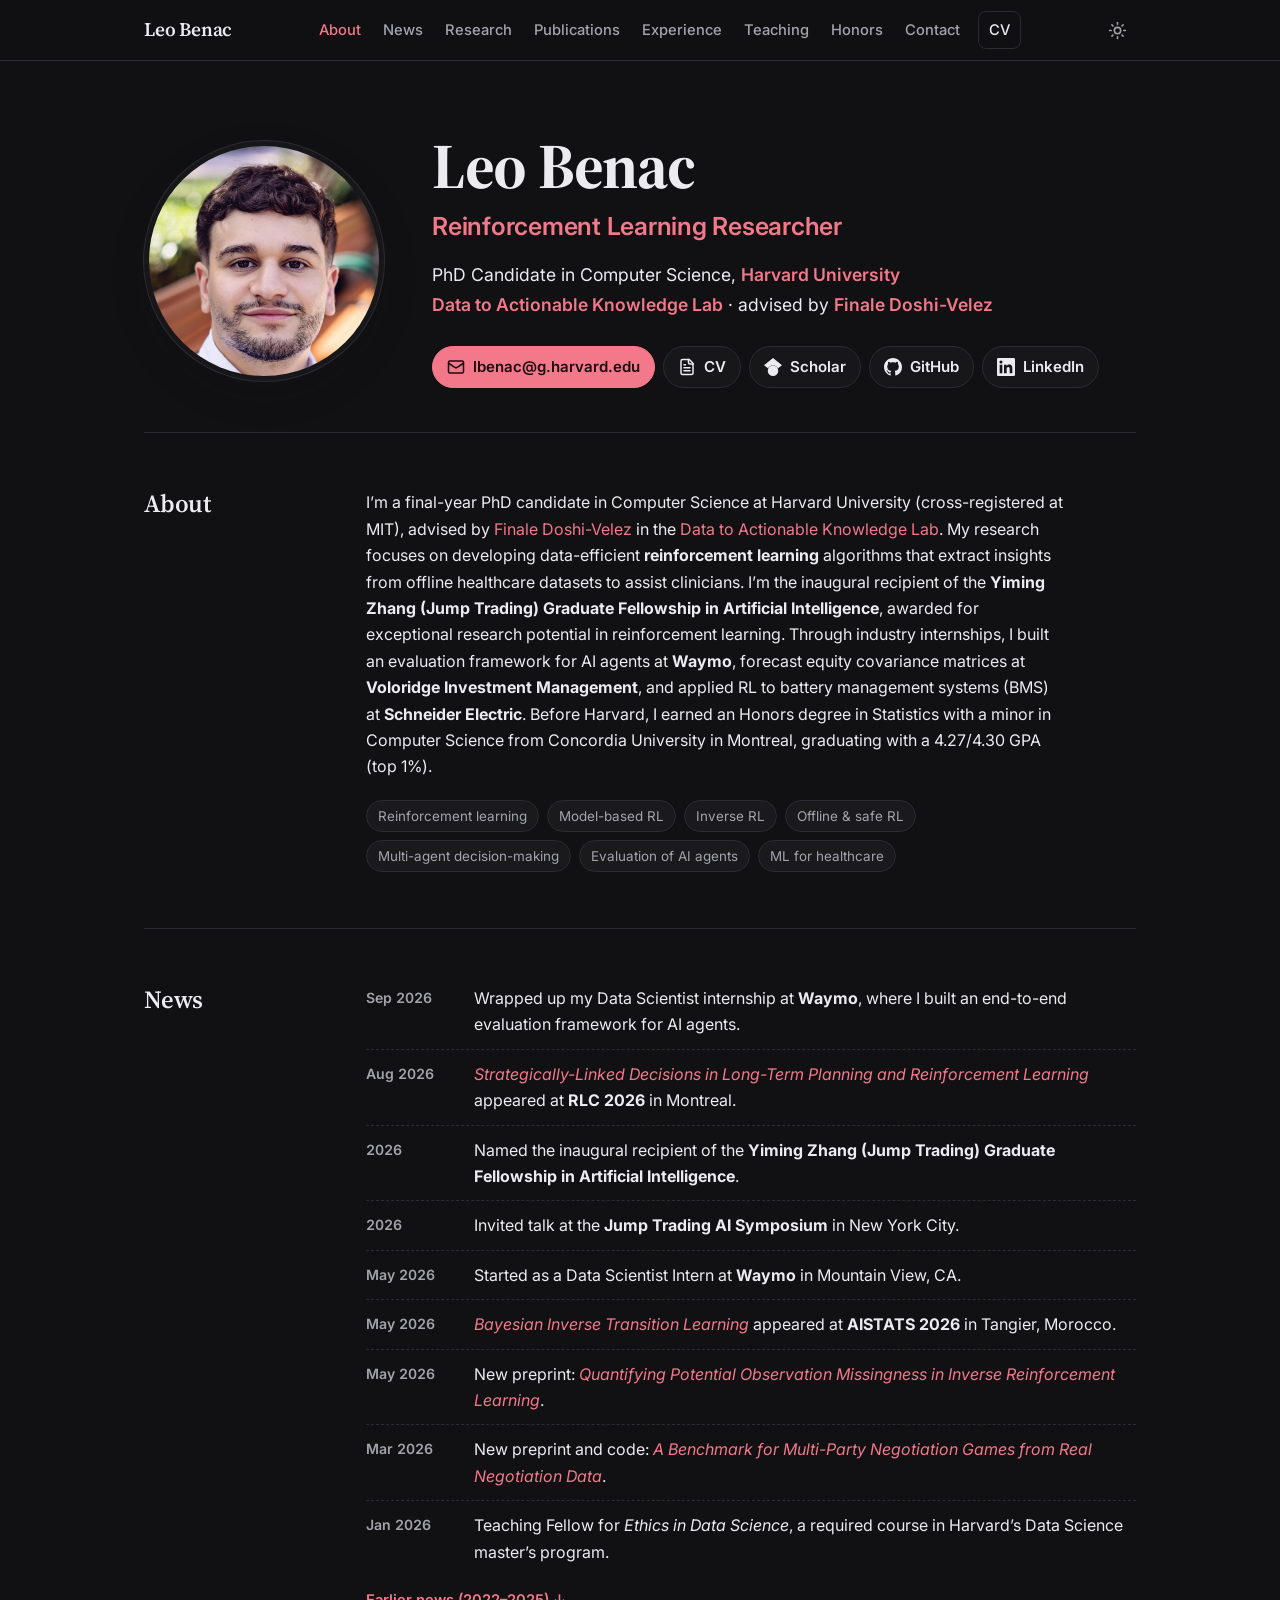
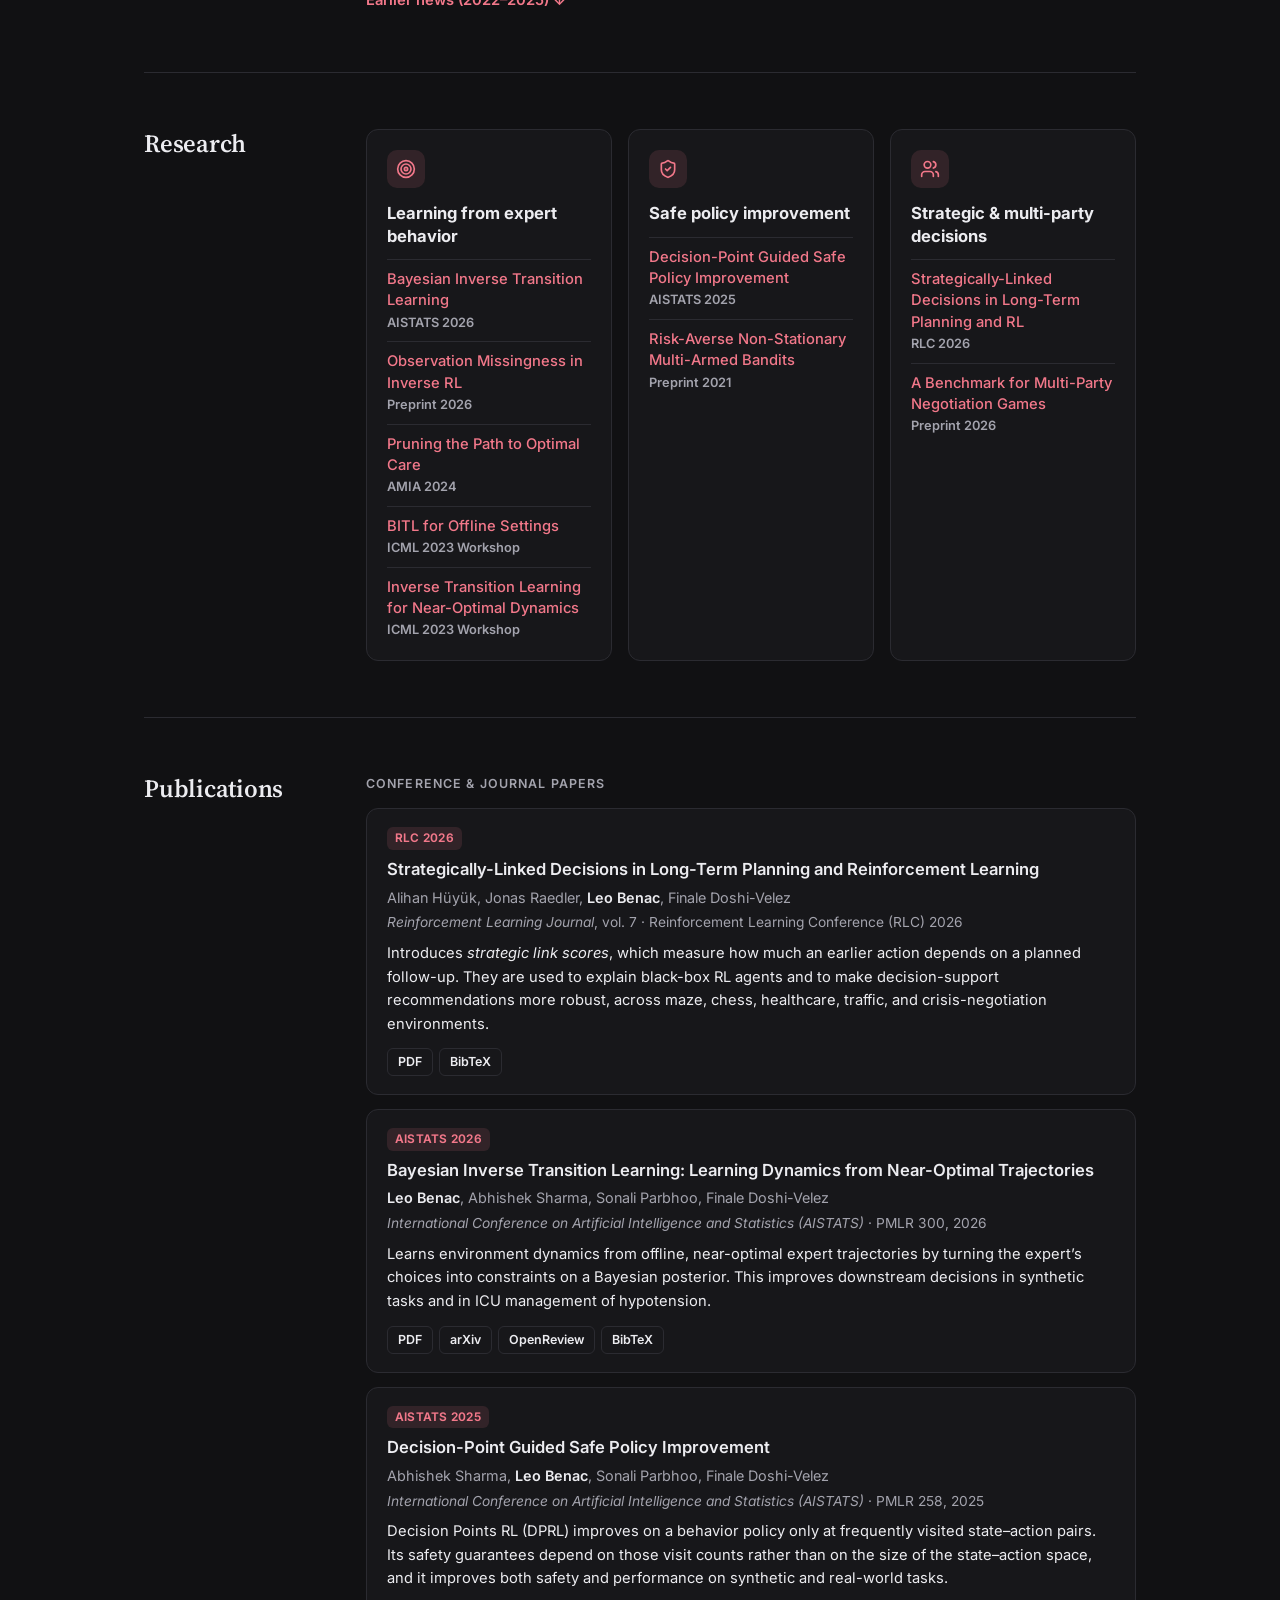
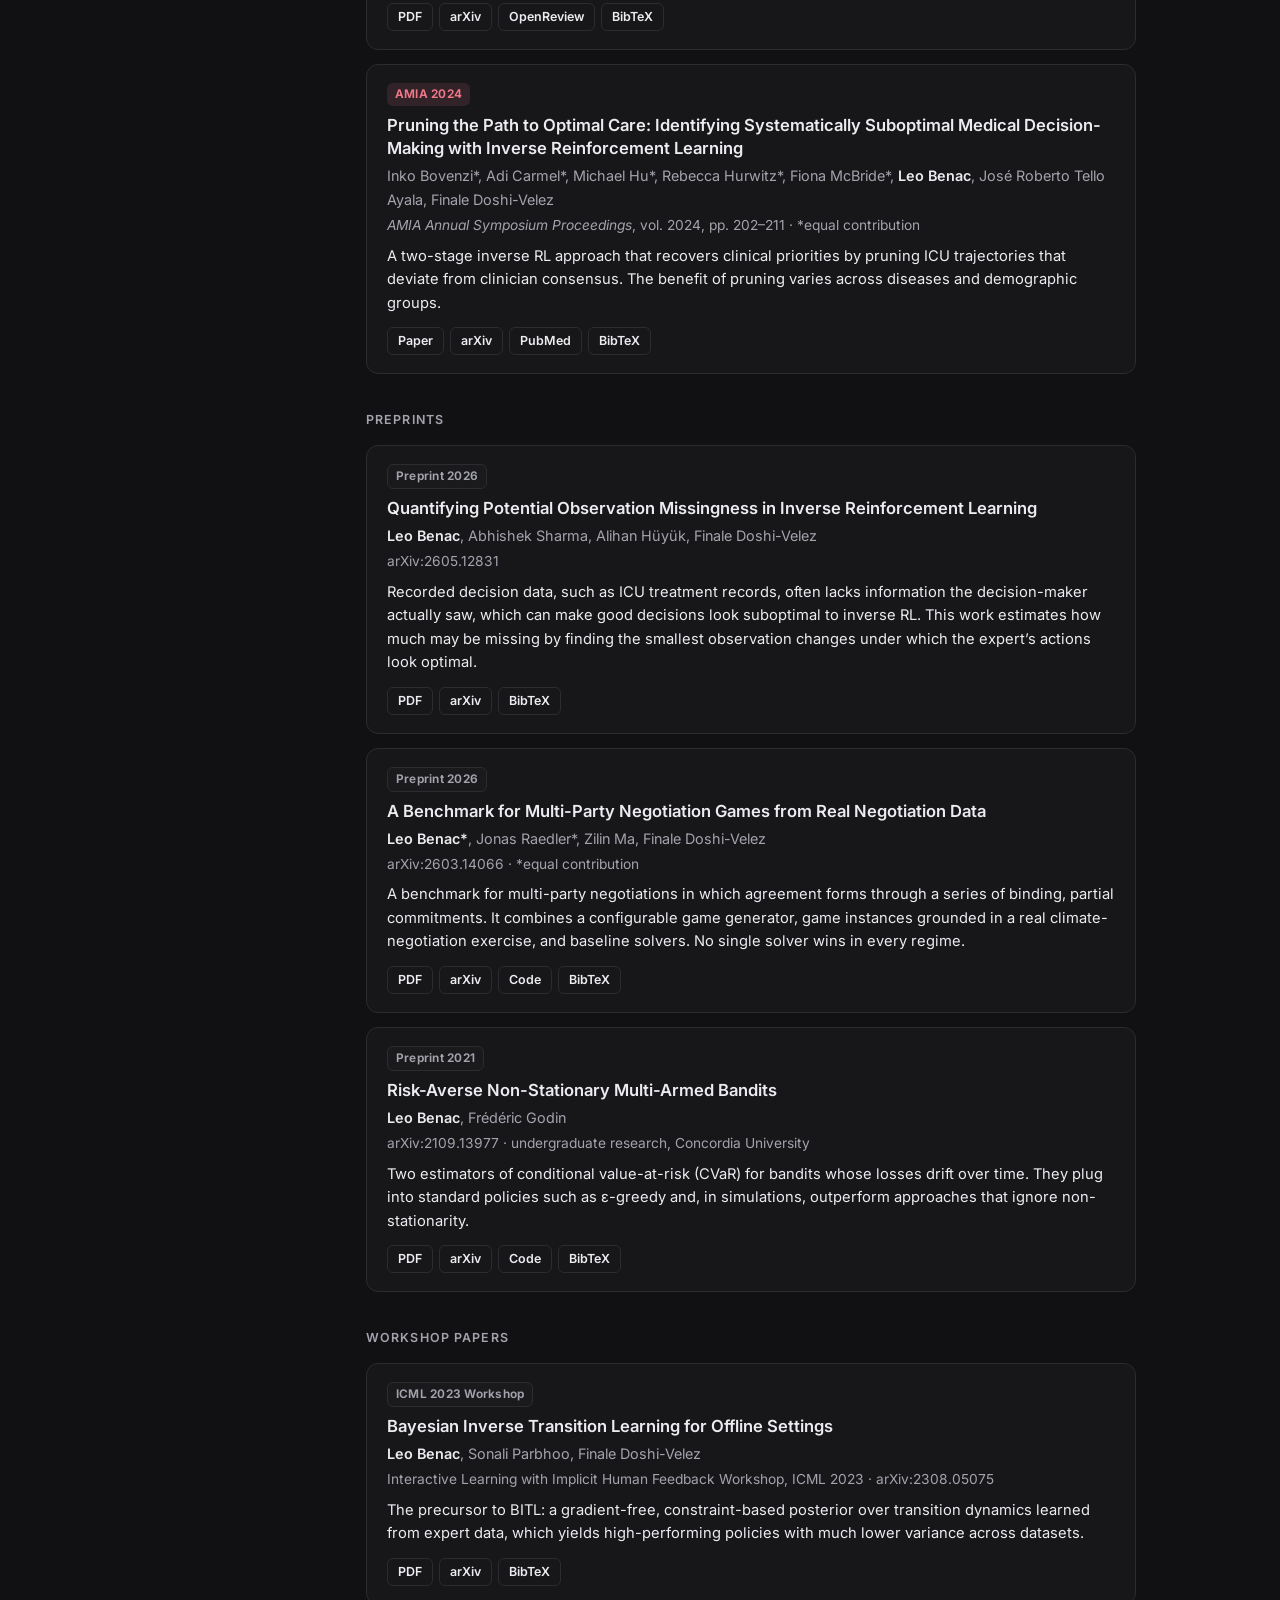
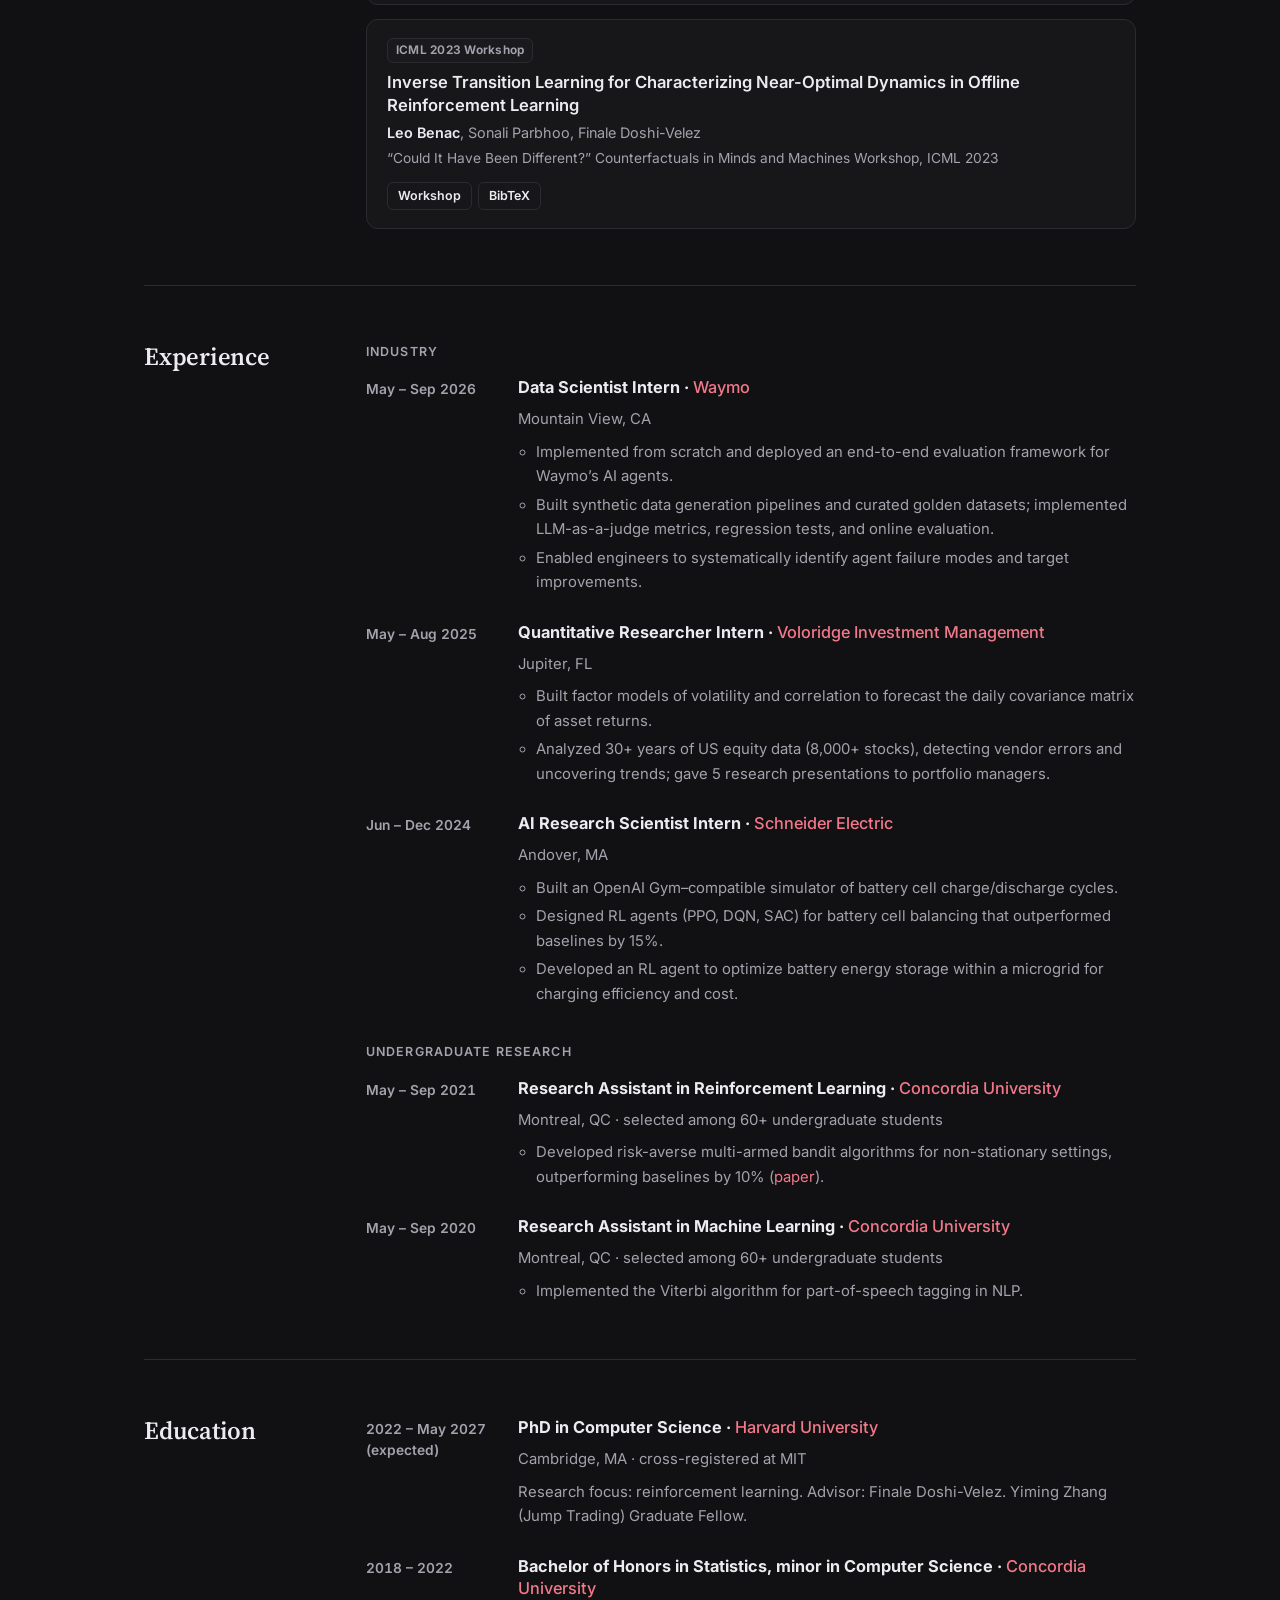
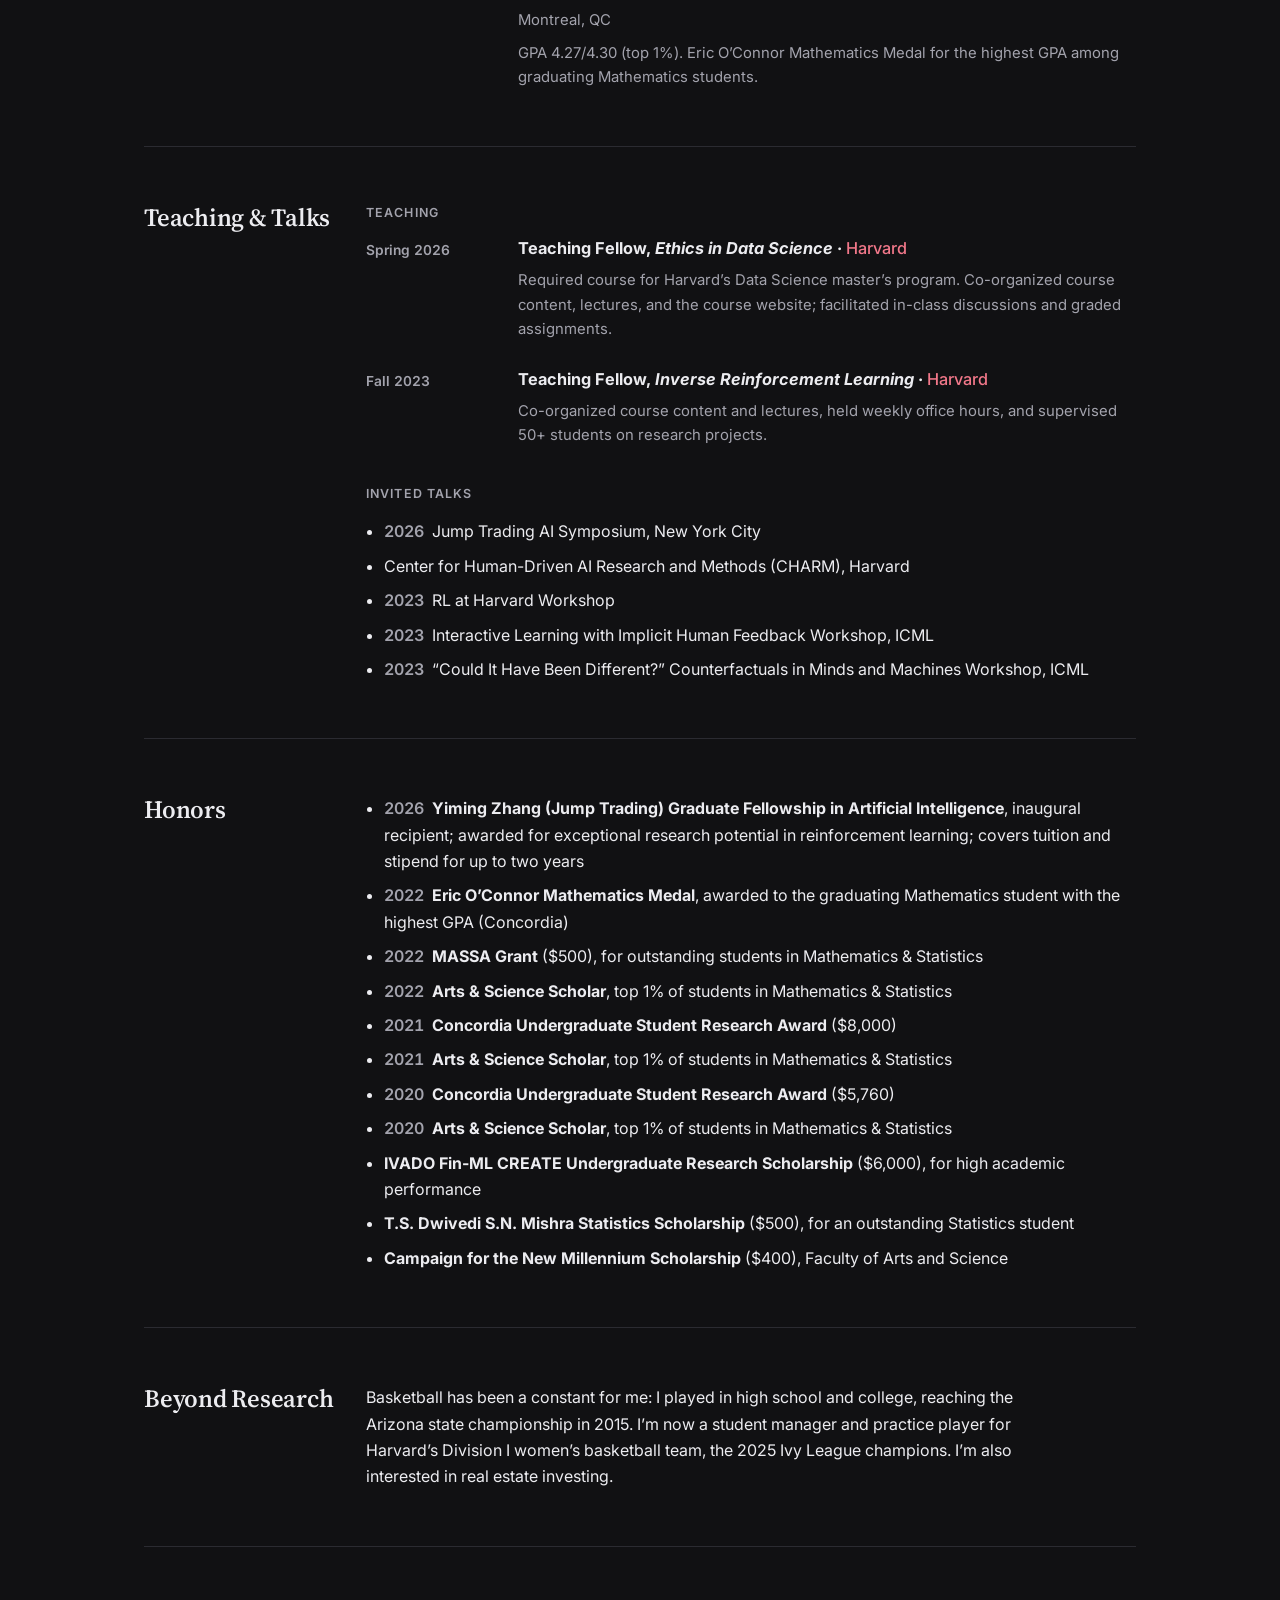
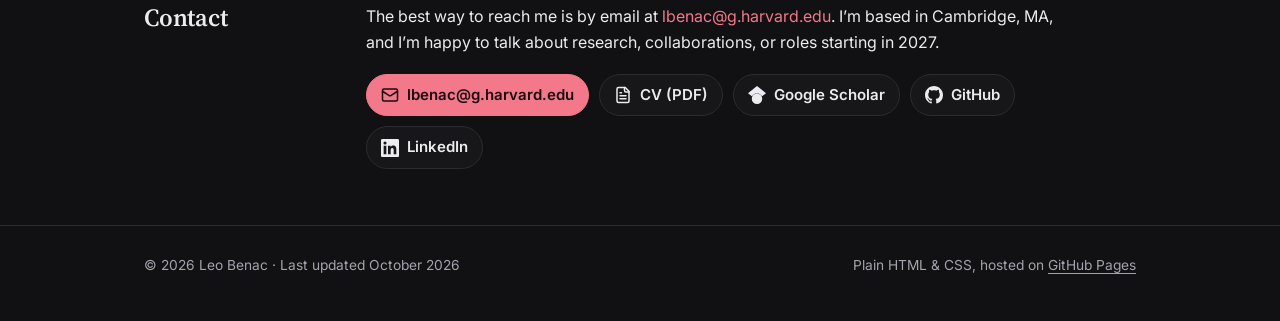
==== index.html @ 491a1bd2 "Tighten About, Research and News; complete Honors - Remove job-market banner; About is one paragraph" ====
<!doctype html>
<html lang="en" data-theme="dark">
<head>
  <meta charset="utf-8">
  <meta name="viewport" content="width=device-width, initial-scale=1">
  <title>Leo Benac · Reinforcement Learning · Harvard</title>
  <meta name="description" content="Leo Benac, Harvard CS PhD candidate and reinforcement learning researcher: data-efficient RL for offline healthcare data to assist clinicians.">
  <meta name="author" content="Leo Benac">
  <link rel="canonical" href="https://leobenac.github.io/">
  <meta name="theme-color" content="#111113">

  <!-- Social previews (LinkedIn, X, Slack, iMessage). The image needs assets/img/profile.jpg to exist. -->
  <meta property="og:type" content="profile">
  <meta property="og:site_name" content="Leo Benac">
  <meta property="og:title" content="Leo Benac · Reinforcement Learning · Harvard">
  <meta property="og:description" content="Harvard CS PhD candidate developing data-efficient reinforcement learning algorithms that extract insights from offline healthcare data to assist clinicians.">
  <meta property="og:url" content="https://leobenac.github.io/">
  <meta property="og:image" content="https://leobenac.github.io/assets/img/profile.jpg">
  <meta property="og:image:alt" content="Portrait of Leo Benac">
  <meta property="profile:first_name" content="Leo">
  <meta property="profile:last_name" content="Benac">
  <meta name="twitter:card" content="summary">

  <link rel="icon" href="assets/img/favicon.svg" type="image/svg+xml">

  <!-- Dark by default; apply a saved light choice before first paint -->
  <script>try{if(localStorage.getItem("theme")==="light")document.documentElement.dataset.theme="light"}catch(e){}</script>

  <!-- Fonts load without blocking the first paint; system fonts show until they arrive -->
  <link rel="preconnect" href="https://fonts.googleapis.com">
  <link rel="preconnect" href="https://fonts.gstatic.com" crossorigin>
  <link rel="preload" as="style" href="https://fonts.googleapis.com/css2?family=Inter:wght@400..700&amp;family=Source+Serif+4:opsz,wght@8..60,600..700&amp;display=swap">
  <link rel="stylesheet" href="https://fonts.googleapis.com/css2?family=Inter:wght@400..700&amp;family=Source+Serif+4:opsz,wght@8..60,600..700&amp;display=swap" media="print" onload="this.media='all'">
  <noscript><link rel="stylesheet" href="https://fonts.googleapis.com/css2?family=Inter:wght@400..700&amp;family=Source+Serif+4:opsz,wght@8..60,600..700&amp;display=swap"></noscript>
  <link rel="stylesheet" href="assets/css/style.css">
  <script src="assets/js/main.js" defer></script>

  <!-- Structured data: helps search engines show a proper profile result -->
  <script type="application/ld+json">
  {
    "@context": "https://schema.org",
    "@type": "Person",
    "name": "Leo Benac",
    "url": "https://leobenac.github.io/",
    "image": "https://leobenac.github.io/assets/img/profile.jpg",
    "email": "mailto:lbenac@g.harvard.edu",
    "jobTitle": "PhD Candidate in Computer Science",
    "affiliation": { "@type": "CollegeOrUniversity", "name": "Harvard University" },
    "alumniOf": [
      { "@type": "CollegeOrUniversity", "name": "Concordia University" }
    ],
    "knowsAbout": ["Reinforcement Learning", "Inverse Reinforcement Learning", "Offline Reinforcement Learning", "Safe Policy Improvement", "Multi-Agent Systems", "Machine Learning"],
    "sameAs": [
      "https://scholar.google.com/citations?user=PEehBN4AAAAJ",
      "https://github.com/LeoBenac",
      "https://www.linkedin.com/in/leo-benac/",
      "https://openreview.net/profile?id=~Leo_Benac1",
      "https://www.semanticscholar.org/author/2130142762"
    ]
  }
  </script>
</head>

<body>
  <!-- Icon sprite (inline so the page makes no extra requests) -->
  <svg width="0" height="0" style="position:absolute" aria-hidden="true" focusable="false">
    <symbol id="i-mail" viewBox="0 0 24 24"><g fill="none" stroke="currentColor" stroke-width="2" stroke-linecap="round" stroke-linejoin="round"><rect x="2" y="4" width="20" height="16" rx="2"/><path d="m22 7-8.97 5.7a1.94 1.94 0 0 1-2.06 0L2 7"/></g></symbol>
    <symbol id="i-cv" viewBox="0 0 24 24"><g fill="none" stroke="currentColor" stroke-width="2" stroke-linecap="round" stroke-linejoin="round"><path d="M15 2H6a2 2 0 0 0-2 2v16a2 2 0 0 0 2 2h12a2 2 0 0 0 2-2V7Z"/><path d="M14 2v4a2 2 0 0 0 2 2h4"/><path d="M16 13H8M16 17H8M10 9H8"/></g></symbol>
    <symbol id="i-scholar" viewBox="0 0 24 24"><path fill="currentColor" d="M5.242 13.769 0 9.5 12 0l12 9.5-5.242 4.269C17.548 11.249 14.978 9.5 12 9.5c-2.977 0-5.548 1.748-6.758 4.269zM12 10a7 7 0 1 0 0 14 7 7 0 0 0 0-14z"/></symbol>
    <symbol id="i-github" viewBox="0 0 16 16"><path fill="currentColor" d="M8 0C3.58 0 0 3.58 0 8c0 3.54 2.29 6.53 5.47 7.59.4.07.55-.17.55-.38 0-.19-.01-.82-.01-1.49-2.01.37-2.53-.49-2.69-.94-.09-.23-.48-.94-.82-1.13-.28-.15-.68-.52-.01-.53.63-.01 1.08.58 1.23.82.72 1.21 1.87.87 2.33.66.07-.52.28-.87.51-1.07-1.78-.2-3.64-.89-3.64-3.95 0-.87.31-1.59.82-2.15-.08-.2-.36-1.02.08-2.12 0 0 .67-.21 2.2.82.64-.18 1.32-.27 2-.27.68 0 1.36.09 2 .27 1.53-1.04 2.2-.82 2.2-.82.44 1.1.16 1.92.08 2.12.51.56.82 1.27.82 2.15 0 3.07-1.87 3.75-3.65 3.95.29.25.54.73.54 1.48 0 1.07-.01 1.93-.01 2.2 0 .21.15.46.55.38A8.013 8.013 0 0 0 16 8c0-4.42-3.58-8-8-8z"/></symbol>
    <symbol id="i-linkedin" viewBox="0 0 24 24"><path fill="currentColor" d="M20.447 20.452h-3.554v-5.569c0-1.328-.027-3.037-1.852-3.037-1.853 0-2.136 1.445-2.136 2.939v5.667H9.351V9h3.414v1.561h.046c.477-.9 1.637-1.85 3.37-1.85 3.601 0 4.267 2.37 4.267 5.455v6.286zM5.337 7.433a2.062 2.062 0 1 1 0-4.125 2.062 2.062 0 0 1 0 4.125zM7.119 20.452H3.555V9h3.564v11.452zM22.225 0H1.771C.792 0 0 .774 0 1.729v20.542C0 23.227.792 24 1.771 24h20.451C23.2 24 24 23.227 24 22.271V1.729C24 .774 23.2 0 22.222 0h.003z"/></symbol>
    <symbol id="i-sun" viewBox="0 0 24 24"><g fill="none" stroke="currentColor" stroke-width="2" stroke-linecap="round" stroke-linejoin="round"><circle cx="12" cy="12" r="4"/><path d="M12 2v2M12 20v2m-7.07-17.07 1.41 1.41m11.32 11.32 1.41 1.41M2 12h2m16 0h2M6.34 17.66l-1.41 1.41M19.07 4.93l-1.41 1.41"/></g></symbol>
    <symbol id="i-moon" viewBox="0 0 24 24"><path fill="none" stroke="currentColor" stroke-width="2" stroke-linecap="round" stroke-linejoin="round" d="M12 3a6 6 0 0 0 9 9 9 9 0 1 1-9-9Z"/></symbol>
    <symbol id="i-menu" viewBox="0 0 24 24"><path fill="none" stroke="currentColor" stroke-width="2" stroke-linecap="round" d="M4 6h16M4 12h16M4 18h16"/></symbol>
    <symbol id="i-target" viewBox="0 0 24 24"><g fill="none" stroke="currentColor" stroke-width="2" stroke-linecap="round" stroke-linejoin="round"><circle cx="12" cy="12" r="10"/><circle cx="12" cy="12" r="6"/><circle cx="12" cy="12" r="2"/></g></symbol>
    <symbol id="i-shield" viewBox="0 0 24 24"><g fill="none" stroke="currentColor" stroke-width="2" stroke-linecap="round" stroke-linejoin="round"><path d="M20 13c0 5-3.5 7.5-7.66 8.95a1 1 0 0 1-.67-.01C7.5 20.5 4 18 4 13V6a1 1 0 0 1 1-1c2 0 4.5-1.2 6.24-2.72a1.17 1.17 0 0 1 1.52 0C14.51 3.81 17 5 19 5a1 1 0 0 1 1 1z"/><path d="m9 12 2 2 4-4"/></g></symbol>
    <symbol id="i-users" viewBox="0 0 24 24"><g fill="none" stroke="currentColor" stroke-width="2" stroke-linecap="round" stroke-linejoin="round"><path d="M16 21v-2a4 4 0 0 0-4-4H6a4 4 0 0 0-4 4v2"/><circle cx="9" cy="7" r="4"/><path d="M22 21v-2a4 4 0 0 0-3-3.87M16 3.13a4 4 0 0 1 0 7.75"/></g></symbol>
  </svg>

  <a class="skip-link" href="#main">Skip to content</a>

  <header class="site-header">
    <nav class="container nav" aria-label="Main">
      <a class="brand" href="#">Leo Benac</a>
      <ul class="nav-links" id="nav-links">
        <li><a href="#about">About</a></li>
        <li><a href="#news">News</a></li>
        <li><a href="#research">Research</a></li>
        <li><a href="#publications">Publications</a></li>
        <li><a href="#experience">Experience</a></li>
        <li><a href="#teaching">Teaching</a></li>
        <li><a href="#honors">Honors</a></li>
        <li><a href="#contact">Contact</a></li>
        <li><a class="nav-cv" href="files/Leo_Benac_CV.pdf" target="_blank" rel="noopener">CV</a></li>
      </ul>
      <div class="nav-actions">
        <button class="icon-btn theme-toggle" type="button" aria-label="Toggle dark theme">
          <svg class="icon-moon" aria-hidden="true"><use href="#i-moon"/></svg>
          <svg class="icon-sun" aria-hidden="true"><use href="#i-sun"/></svg>
        </button>
        <button class="icon-btn menu-toggle" type="button" aria-label="Menu" aria-expanded="false" aria-controls="nav-links">
          <svg aria-hidden="true"><use href="#i-menu"/></svg>
        </button>
      </div>
    </nav>
  </header>

  <main id="main" class="container">

    <!-- ===================== HERO ===================== -->
    <section id="about" class="hero" aria-label="Introduction">
      <!-- Your photo: save a square image (at least 440×440) as assets/img/profile.jpg, lowercase. Until then a monogram shows. -->
      <img class="avatar" src="assets/img/profile.jpg" width="240" height="240" alt="Portrait of Leo Benac"
           onerror="this.onerror=null;this.src='assets/img/avatar-placeholder.svg';this.alt=''">
      <div>
        <h1>Leo Benac</h1>
        <p class="role">Reinforcement Learning Researcher</p>
        <p class="affil">
          PhD Candidate in Computer Science, <a href="https://seas.harvard.edu/">Harvard University</a><br>
          <a href="https://dtak.github.io/">Data to Actionable Knowledge Lab</a> · advised by <a href="https://finale.seas.harvard.edu/">Finale Doshi-Velez</a>
        </p>
        <ul class="social">
          <li><a class="primary" href="mailto:lbenac@g.harvard.edu"><svg aria-hidden="true"><use href="#i-mail"/></svg>lbenac@g.harvard.edu</a></li>
          <li><a href="files/Leo_Benac_CV.pdf" target="_blank" rel="noopener"><svg aria-hidden="true"><use href="#i-cv"/></svg>CV</a></li>
          <li><a href="https://scholar.google.com/citations?user=PEehBN4AAAAJ&amp;hl=en" target="_blank" rel="noopener"><svg aria-hidden="true"><use href="#i-scholar"/></svg>Scholar</a></li>
          <li><a href="https://github.com/LeoBenac" target="_blank" rel="noopener"><svg aria-hidden="true"><use href="#i-github"/></svg>GitHub</a></li>
          <li><a href="https://www.linkedin.com/in/leo-benac/" target="_blank" rel="noopener"><svg aria-hidden="true"><use href="#i-linkedin"/></svg>LinkedIn</a></li>
        </ul>
      </div>
    </section>

    <!-- ===================== ABOUT ===================== -->
    <section class="section" aria-labelledby="about-title">
      <h2 class="section-title" id="about-title">About</h2>
      <div class="section-body prose">
        <p>I&rsquo;m a final-year PhD candidate in Computer Science at Harvard University (cross-registered at MIT), advised by <a href="https://finale.seas.harvard.edu/">Finale Doshi-Velez</a> in the <a href="https://dtak.github.io/">Data to Actionable Knowledge Lab</a>. My research focuses on developing data-efficient <strong>reinforcement learning</strong> algorithms that extract insights from offline healthcare datasets to assist clinicians. I&rsquo;m the inaugural recipient of the <strong>Yiming Zhang (Jump Trading) Graduate Fellowship in Artificial Intelligence</strong>, awarded for exceptional research potential in reinforcement learning. Through industry internships, I built an evaluation framework for AI agents at <strong>Waymo</strong>, forecast equity covariance matrices at <strong>Voloridge Investment Management</strong>, and applied RL to battery management systems (BMS) at <strong>Schneider Electric</strong>. Before Harvard, I earned an Honors degree in Statistics with a minor in Computer Science from Concordia University in Montreal, graduating with a 4.27/4.30 GPA (top 1%).</p>
        <ul class="chips" aria-label="Research interests">
          <li>Reinforcement learning</li>
          <li>Model-based RL</li>
          <li>Inverse RL</li>
          <li>Offline &amp; safe RL</li>
          <li>Multi-agent decision-making</li>
          <li>Evaluation of AI agents</li>
          <li>ML for healthcare</li>
        </ul>
      </div>
    </section>

    <!-- ===================== NEWS ===================== -->
    <section id="news" class="section" aria-labelledby="news-title">
      <h2 class="section-title" id="news-title">News</h2>
      <div class="section-body">
        <ul class="news">
          <li><time datetime="2026-09">Sep 2026</time><span>Wrapped up my Data Scientist internship at <strong>Waymo</strong>, where I built an end-to-end evaluation framework for AI agents.</span></li>
          <li><time datetime="2026-08">Aug 2026</time><span><a href="#pub-strategically-linked"><em>Strategically-Linked Decisions in Long-Term Planning and Reinforcement Learning</em></a> appeared at <strong>RLC 2026</strong> in Montreal.</span></li>
          <li><time datetime="2026">2026</time><span>Named the inaugural recipient of the <strong>Yiming Zhang (Jump Trading) Graduate Fellowship in Artificial Intelligence</strong>.</span></li>
          <li><time datetime="2026">2026</time><span>Invited talk at the <strong>Jump Trading AI Symposium</strong> in New York City.</span></li>
          <li><time datetime="2026-05">May 2026</time><span>Started as a Data Scientist Intern at <strong>Waymo</strong> in Mountain View, CA.</span></li>
          <li><time datetime="2026-05">May 2026</time><span><a href="#pub-bitl"><em>Bayesian Inverse Transition Learning</em></a> appeared at <strong>AISTATS 2026</strong> in Tangier, Morocco.</span></li>
          <li><time datetime="2026-05">May 2026</time><span>New preprint: <a href="#pub-missingness"><em>Quantifying Potential Observation Missingness in Inverse Reinforcement Learning</em></a>.</span></li>
          <li><time datetime="2026-03">Mar 2026</time><span>New preprint and code: <a href="#pub-negotiation"><em>A Benchmark for Multi-Party Negotiation Games from Real Negotiation Data</em></a>.</span></li>
          <li><time datetime="2026-01">Jan 2026</time><span>Teaching Fellow for <em>Ethics in Data Science</em>, a required course in Harvard&rsquo;s Data Science master&rsquo;s program.</span></li>
        </ul>
        <details class="news-more">
          <summary>Earlier news (2022–2025)</summary>
          <ul class="news">
            <li><time datetime="2025-08">Aug 2025</time><span>Finished my quantitative research internship at <strong>Voloridge Investment Management</strong>.</span></li>
            <li><time datetime="2025-05">May 2025</time><span><a href="#pub-dpg-spi"><em>Decision-Point Guided Safe Policy Improvement</em></a> appeared at <strong>AISTATS 2025</strong> in Mai Khao, Thailand.</span></li>
            <li><time datetime="2025-05">May 2025</time><span>Started as a Quantitative Researcher Intern at <strong>Voloridge Investment Management</strong> in Jupiter, FL.</span></li>
            <li><time datetime="2024-12">Dec 2024</time><span>Finished my AI Research Scientist internship at <strong>Schneider Electric</strong>, applying RL to battery management systems.</span></li>
            <li><time datetime="2024-11">Nov 2024</time><span><a href="#pub-pruning-path"><em>Pruning the Path to Optimal Care</em></a> appeared at the <strong>AMIA 2024 Annual Symposium</strong> in San Francisco.</span></li>
            <li><time datetime="2024-06">Jun 2024</time><span>Started as an AI Research Scientist Intern at <strong>Schneider Electric</strong> in Andover, MA.</span></li>
            <li><time datetime="2023-08">Aug 2023</time><span>Invited talk at the <strong>RL at Harvard 2023</strong> workshop.</span></li>
            <li><time datetime="2023-08">Aug 2023</time><span>Teaching Fellow for <em>Inverse Reinforcement Learning</em> at Harvard, supervising 50+ students on research projects.</span></li>
            <li><time datetime="2023-07">Jul 2023</time><span>Presented two papers at <strong>ICML 2023</strong> workshops in Honolulu: <a href="#pub-bitl-workshop"><em>Interactive Learning with Implicit Human Feedback</em></a> and <a href="#pub-itl-workshop"><em>Counterfactuals in Minds and Machines</em></a>.</span></li>
            <li><time datetime="2022">2022</time><span>Started my PhD in Computer Science at <strong>Harvard University</strong>, advised by Finale Doshi-Velez.</span></li>
            <li><time datetime="2022-05">May 2022</time><span>Graduated from <strong>Concordia University</strong> (Honors in Statistics, minor in Computer Science) and received the Eric O&rsquo;Connor Mathematics Medal.</span></li>
          </ul>
        </details>
      </div>
    </section>

    <!-- ===================== RESEARCH ===================== -->
    <section id="research" class="section" aria-labelledby="research-title">
      <h2 class="section-title" id="research-title">Research</h2>
      <div class="section-body">
        <div class="themes">
          <article class="card">
            <span class="card-icon" aria-hidden="true"><svg><use href="#i-target"/></svg></span>
            <h3>Learning from expert behavior</h3>
            <ul class="refs">
              <li><a href="#pub-bitl">Bayesian Inverse Transition Learning</a><span class="venue">AISTATS 2026</span></li>
              <li><a href="#pub-missingness">Observation Missingness in Inverse RL</a><span class="venue">Preprint 2026</span></li>
              <li><a href="#pub-pruning-path">Pruning the Path to Optimal Care</a><span class="venue">AMIA 2024</span></li>
              <li><a href="#pub-bitl-workshop">BITL for Offline Settings</a><span class="venue">ICML 2023 Workshop</span></li>
              <li><a href="#pub-itl-workshop">Inverse Transition Learning for Near-Optimal Dynamics</a><span class="venue">ICML 2023 Workshop</span></li>
            </ul>
          </article>
          <article class="card">
            <span class="card-icon" aria-hidden="true"><svg><use href="#i-shield"/></svg></span>
            <h3>Safe policy improvement</h3>
            <ul class="refs">
              <li><a href="#pub-dpg-spi">Decision-Point Guided Safe Policy Improvement</a><span class="venue">AISTATS 2025</span></li>
              <li><a href="#pub-risk-averse-mab">Risk-Averse Non-Stationary Multi-Armed Bandits</a><span class="venue">Preprint 2021</span></li>
            </ul>
          </article>
          <article class="card">
            <span class="card-icon" aria-hidden="true"><svg><use href="#i-users"/></svg></span>
            <h3>Strategic &amp; multi-party decisions</h3>
            <ul class="refs">
              <li><a href="#pub-strategically-linked">Strategically-Linked Decisions in Long-Term Planning and RL</a><span class="venue">RLC 2026</span></li>
              <li><a href="#pub-negotiation">A Benchmark for Multi-Party Negotiation Games</a><span class="venue">Preprint 2026</span></li>
            </ul>
          </article>
        </div>
      </div>
    </section>

    <!-- ===================== PUBLICATIONS ===================== -->
    <section id="publications" class="section" aria-labelledby="pubs-title">
      <h2 class="section-title" id="pubs-title">Publications</h2>
      <div class="section-body">
        <h3 class="subhead">Conference &amp; journal papers</h3>
        <ol class="pubs">
          <li class="pub" id="pub-strategically-linked">
            <div class="pub-venue"><span class="badge">RLC 2026</span></div>
            <h4 class="pub-title"><a href="https://rlj.cs.umass.edu/2026/papers/Paper80.html">Strategically-Linked Decisions in Long-Term Planning and Reinforcement Learning</a></h4>
            <p class="pub-authors">Alihan Hüyük, Jonas Raedler, <span class="me">Leo Benac</span>, Finale Doshi-Velez</p>
            <p class="pub-meta"><em>Reinforcement Learning Journal</em>, vol. 7 · Reinforcement Learning Conference (RLC) 2026</p>
            <p class="pub-tldr">Introduces <em>strategic link scores</em>, which measure how much an earlier action depends on a planned follow-up. They are used to explain black-box RL agents and to make decision-support recommendations more robust, across maze, chess, healthcare, traffic, and crisis-negotiation environments.</p>
            <div class="pub-links">
              <a class="btn-sm" href="https://rlj.cs.umass.edu/2026/papers/Paper80.pdf">PDF</a>
              <button class="btn-sm" type="button" data-bib-toggle aria-expanded="false" aria-controls="bib-strategically-linked">BibTeX</button>
            </div>
            <div class="bib" id="bib-strategically-linked" hidden>
<pre>@article{hyk2026strategicallylinked,
  title   = {Strategically-Linked Decisions in Long-Term Planning and Reinforcement Learning},
  author  = {H{\"u}y{\"u}k, Alihan and Raedler, Jonas B and Benac, Leo and Doshi-Velez, Finale},
  journal = {Reinforcement Learning Journal},
  volume  = {7},
  year    = {2026}
}</pre>
              <button class="btn-sm copy" type="button" aria-live="polite">Copy</button>
            </div>
          </li>

          <li class="pub" id="pub-bitl">
            <div class="pub-venue"><span class="badge">AISTATS 2026</span></div>
            <h4 class="pub-title"><a href="https://proceedings.mlr.press/v300/benac26a.html">Bayesian Inverse Transition Learning: Learning Dynamics from Near-Optimal Trajectories</a></h4>
            <p class="pub-authors"><span class="me">Leo Benac</span>, Abhishek Sharma, Sonali Parbhoo, Finale Doshi-Velez</p>
            <p class="pub-meta"><em>International Conference on Artificial Intelligence and Statistics (AISTATS)</em> · PMLR 300, 2026</p>
            <p class="pub-tldr">Learns environment dynamics from offline, near-optimal expert trajectories by turning the expert&rsquo;s choices into constraints on a Bayesian posterior. This improves downstream decisions in synthetic tasks and in ICU management of hypotension.</p>
            <div class="pub-links">
              <a class="btn-sm" href="https://raw.githubusercontent.com/mlresearch/v300/main/assets/benac26a/benac26a.pdf">PDF</a>
              <a class="btn-sm" href="https://arxiv.org/abs/2411.05174">arXiv</a>
              <a class="btn-sm" href="https://openreview.net/forum?id=sPU8IlOfb5">OpenReview</a>
              <button class="btn-sm" type="button" data-bib-toggle aria-expanded="false" aria-controls="bib-bitl">BibTeX</button>
            </div>
            <div class="bib" id="bib-bitl" hidden>
<pre>@inproceedings{pmlr-v300-benac26a,
  title     = {Bayesian Inverse Transition Learning: Learning Dynamics from Near-Optimal Trajectories},
  author    = {Benac, Leo and Sharma, Abhishek and Parbhoo, Sonali and Doshi-Velez, Finale},
  booktitle = {Proceedings of The 29th International Conference on Artificial Intelligence and Statistics},
  pages     = {2242--2250},
  year      = {2026},
  volume    = {300},
  series    = {Proceedings of Machine Learning Research},
  publisher = {PMLR},
  url       = {https://proceedings.mlr.press/v300/benac26a.html}
}</pre>
              <button class="btn-sm copy" type="button" aria-live="polite">Copy</button>
            </div>
          </li>

          <li class="pub" id="pub-dpg-spi">
            <div class="pub-venue"><span class="badge">AISTATS 2025</span></div>
            <h4 class="pub-title"><a href="https://proceedings.mlr.press/v258/sharma25a.html">Decision-Point Guided Safe Policy Improvement</a></h4>
            <p class="pub-authors">Abhishek Sharma, <span class="me">Leo Benac</span>, Sonali Parbhoo, Finale Doshi-Velez</p>
            <p class="pub-meta"><em>International Conference on Artificial Intelligence and Statistics (AISTATS)</em> · PMLR 258, 2025</p>
            <p class="pub-tldr">Decision Points RL (DPRL) improves on a behavior policy only at frequently visited state&ndash;action pairs. Its safety guarantees depend on those visit counts rather than on the size of the state&ndash;action space, and it improves both safety and performance on synthetic and real-world tasks.</p>
            <div class="pub-links">
              <a class="btn-sm" href="https://raw.githubusercontent.com/mlresearch/v258/main/assets/sharma25a/sharma25a.pdf">PDF</a>
              <a class="btn-sm" href="https://arxiv.org/abs/2410.09361">arXiv</a>
              <a class="btn-sm" href="https://openreview.net/forum?id=hbknVIJf2W">OpenReview</a>
              <button class="btn-sm" type="button" data-bib-toggle aria-expanded="false" aria-controls="bib-dpg-spi">BibTeX</button>
            </div>
            <div class="bib" id="bib-dpg-spi" hidden>
<pre>@inproceedings{pmlr-v258-sharma25a,
  title     = {Decision-Point Guided Safe Policy Improvement},
  author    = {Sharma, Abhishek and Benac, Leo and Parbhoo, Sonali and Doshi-Velez, Finale},
  booktitle = {Proceedings of The 28th International Conference on Artificial Intelligence and Statistics},
  pages     = {2935--2943},
  year      = {2025},
  volume    = {258},
  series    = {Proceedings of Machine Learning Research},
  publisher = {PMLR},
  url       = {https://proceedings.mlr.press/v258/sharma25a.html}
}</pre>
              <button class="btn-sm copy" type="button" aria-live="polite">Copy</button>
            </div>
          </li>

          <li class="pub" id="pub-pruning-path">
            <div class="pub-venue"><span class="badge">AMIA 2024</span></div>
            <h4 class="pub-title"><a href="https://pmc.ncbi.nlm.nih.gov/articles/PMC12099440/">Pruning the Path to Optimal Care: Identifying Systematically Suboptimal Medical Decision-Making with Inverse Reinforcement Learning</a></h4>
            <p class="pub-authors">Inko Bovenzi*, Adi Carmel*, Michael Hu*, Rebecca Hurwitz*, Fiona McBride*, <span class="me">Leo Benac</span>, José Roberto Tello Ayala, Finale Doshi-Velez</p>
            <p class="pub-meta"><em>AMIA Annual Symposium Proceedings</em>, vol. 2024, pp. 202&ndash;211 · *equal contribution</p>
            <p class="pub-tldr">A two-stage inverse RL approach that recovers clinical priorities by pruning ICU trajectories that deviate from clinician consensus. The benefit of pruning varies across diseases and demographic groups.</p>
            <div class="pub-links">
              <a class="btn-sm" href="https://pmc.ncbi.nlm.nih.gov/articles/PMC12099440/">Paper</a>
              <a class="btn-sm" href="https://arxiv.org/abs/2411.05237">arXiv</a>
              <a class="btn-sm" href="https://pubmed.ncbi.nlm.nih.gov/40417587/">PubMed</a>
              <button class="btn-sm" type="button" data-bib-toggle aria-expanded="false" aria-controls="bib-pruning-path">BibTeX</button>
            </div>
            <div class="bib" id="bib-pruning-path" hidden>
<pre>@article{bovenzi2025pruning,
  title   = {Pruning the Path to Optimal Care: Identifying Systematically Suboptimal Medical Decision-Making with Inverse Reinforcement Learning},
  author  = {Bovenzi, Inko and Carmel, Adi and Hu, Michael and Hurwitz, Rebecca and McBride, Fiona and Benac, Leo and Tello Ayala, Jos{\'e} Roberto and Doshi-Velez, Finale},
  journal = {AMIA Annual Symposium Proceedings},
  volume  = {2024},
  pages   = {202--211},
  year    = {2025},
  pmid    = {40417587},
  url     = {https://pmc.ncbi.nlm.nih.gov/articles/PMC12099440/}
}</pre>
              <button class="btn-sm copy" type="button" aria-live="polite">Copy</button>
            </div>
          </li>
        </ol>

        <h3 class="subhead">Preprints</h3>
        <ol class="pubs">
          <li class="pub" id="pub-missingness">
            <div class="pub-venue"><span class="badge muted">Preprint 2026</span></div>
            <h4 class="pub-title"><a href="https://arxiv.org/abs/2605.12831">Quantifying Potential Observation Missingness in Inverse Reinforcement Learning</a></h4>
            <p class="pub-authors"><span class="me">Leo Benac</span>, Abhishek Sharma, Alihan Hüyük, Finale Doshi-Velez</p>
            <p class="pub-meta">arXiv:2605.12831</p>
            <p class="pub-tldr">Recorded decision data, such as ICU treatment records, often lacks information the decision-maker actually saw, which can make good decisions look suboptimal to inverse RL. This work estimates how much may be missing by finding the smallest observation changes under which the expert&rsquo;s actions look optimal.</p>
            <div class="pub-links">
              <a class="btn-sm" href="https://arxiv.org/pdf/2605.12831">PDF</a>
              <a class="btn-sm" href="https://arxiv.org/abs/2605.12831">arXiv</a>
              <button class="btn-sm" type="button" data-bib-toggle aria-expanded="false" aria-controls="bib-missingness">BibTeX</button>
            </div>
            <div class="bib" id="bib-missingness" hidden>
<pre>@misc{benac2026quantifyingpotentialobservationmissingness,
  title         = {Quantifying Potential Observation Missingness in Inverse Reinforcement Learning},
  author        = {Leo Benac and Abhishek Sharma and Alihan Huyuk and Finale Doshi-Velez},
  year          = {2026},
  eprint        = {2605.12831},
  archivePrefix = {arXiv},
  primaryClass  = {cs.LG},
  url           = {https://arxiv.org/abs/2605.12831}
}</pre>
              <button class="btn-sm copy" type="button" aria-live="polite">Copy</button>
            </div>
          </li>

          <li class="pub" id="pub-negotiation">
            <div class="pub-venue"><span class="badge muted">Preprint 2026</span></div>
            <h4 class="pub-title"><a href="https://arxiv.org/abs/2603.14066">A Benchmark for Multi-Party Negotiation Games from Real Negotiation Data</a></h4>
            <p class="pub-authors"><span class="me">Leo Benac*</span>, Jonas Raedler*, Zilin Ma, Finale Doshi-Velez</p>
            <p class="pub-meta">arXiv:2603.14066 · *equal contribution</p>
            <p class="pub-tldr">A benchmark for multi-party negotiations in which agreement forms through a series of binding, partial commitments. It combines a configurable game generator, game instances grounded in a real climate-negotiation exercise, and baseline solvers. No single solver wins in every regime.</p>
            <div class="pub-links">
              <a class="btn-sm" href="https://arxiv.org/pdf/2603.14066">PDF</a>
              <a class="btn-sm" href="https://arxiv.org/abs/2603.14066">arXiv</a>
              <a class="btn-sm" href="https://github.com/dtak/negotiation_benchmark_public">Code</a>
              <button class="btn-sm" type="button" data-bib-toggle aria-expanded="false" aria-controls="bib-negotiation">BibTeX</button>
            </div>
            <div class="bib" id="bib-negotiation" hidden>
<pre>@misc{benac2026benchmarkmultipartynegotiationgames,
  title         = {A Benchmark for Multi-Party Negotiation Games from Real Negotiation Data},
  author        = {Leo Benac and Jonas Raedler and Zilin Ma and Finale Doshi-Velez},
  year          = {2026},
  eprint        = {2603.14066},
  archivePrefix = {arXiv},
  primaryClass  = {cs.MA},
  url           = {https://arxiv.org/abs/2603.14066}
}</pre>
              <button class="btn-sm copy" type="button" aria-live="polite">Copy</button>
            </div>
          </li>

          <li class="pub" id="pub-risk-averse-mab">
            <div class="pub-venue"><span class="badge muted">Preprint 2021</span></div>
            <h4 class="pub-title"><a href="https://arxiv.org/abs/2109.13977">Risk-Averse Non-Stationary Multi-Armed Bandits</a></h4>
            <p class="pub-authors"><span class="me">Leo Benac</span>, Frédéric Godin</p>
            <p class="pub-meta">arXiv:2109.13977 · undergraduate research, Concordia University</p>
            <p class="pub-tldr">Two estimators of conditional value-at-risk (CVaR) for bandits whose losses drift over time. They plug into standard policies such as &epsilon;-greedy and, in simulations, outperform approaches that ignore non-stationarity.</p>
            <div class="pub-links">
              <a class="btn-sm" href="https://arxiv.org/pdf/2109.13977">PDF</a>
              <a class="btn-sm" href="https://arxiv.org/abs/2109.13977">arXiv</a>
              <a class="btn-sm" href="https://github.com/LeoBenac/Research-Project---Risk-Averse-Non-Stationary-Bandits">Code</a>
              <button class="btn-sm" type="button" data-bib-toggle aria-expanded="false" aria-controls="bib-risk-averse-mab">BibTeX</button>
            </div>
            <div class="bib" id="bib-risk-averse-mab" hidden>
<pre>@misc{benac2021riskaversenonstationarymultiarmed,
  title         = {Risk averse non-stationary multi-armed bandits},
  author        = {Leo Benac and Fr{\'e}d{\'e}ric Godin},
  year          = {2021},
  eprint        = {2109.13977},
  archivePrefix = {arXiv},
  primaryClass  = {cs.LG},
  url           = {https://arxiv.org/abs/2109.13977}
}</pre>
              <button class="btn-sm copy" type="button" aria-live="polite">Copy</button>
            </div>
          </li>
        </ol>

        <h3 class="subhead">Workshop papers</h3>
        <ol class="pubs">
          <li class="pub" id="pub-bitl-workshop">
            <div class="pub-venue"><span class="badge muted">ICML 2023 Workshop</span></div>
            <h4 class="pub-title"><a href="https://arxiv.org/abs/2308.05075">Bayesian Inverse Transition Learning for Offline Settings</a></h4>
            <p class="pub-authors"><span class="me">Leo Benac</span>, Sonali Parbhoo, Finale Doshi-Velez</p>
            <p class="pub-meta">Interactive Learning with Implicit Human Feedback Workshop, ICML 2023 · arXiv:2308.05075</p>
            <p class="pub-tldr">The precursor to BITL: a gradient-free, constraint-based posterior over transition dynamics learned from expert data, which yields high-performing policies with much lower variance across datasets.</p>
            <div class="pub-links">
              <a class="btn-sm" href="https://arxiv.org/pdf/2308.05075">PDF</a>
              <a class="btn-sm" href="https://arxiv.org/abs/2308.05075">arXiv</a>
              <button class="btn-sm" type="button" data-bib-toggle aria-expanded="false" aria-controls="bib-bitl-workshop">BibTeX</button>
            </div>
            <div class="bib" id="bib-bitl-workshop" hidden>
<pre>@misc{benac2023bayesianinversetransitionlearning,
  title         = {Bayesian Inverse Transition Learning for Offline Settings},
  author        = {Leo Benac and Sonali Parbhoo and Finale Doshi-Velez},
  year          = {2023},
  eprint        = {2308.05075},
  archivePrefix = {arXiv},
  primaryClass  = {cs.LG},
  url           = {https://arxiv.org/abs/2308.05075}
}</pre>
              <button class="btn-sm copy" type="button" aria-live="polite">Copy</button>
            </div>
          </li>
          <li class="pub" id="pub-itl-workshop">
            <div class="pub-venue"><span class="badge muted">ICML 2023 Workshop</span></div>
            <h4 class="pub-title"><a href="https://sites.google.com/view/counterfactuals-icml/accepted-papers" target="_blank" rel="noopener">Inverse Transition Learning for Characterizing Near-Optimal Dynamics in Offline Reinforcement Learning</a></h4>
            <p class="pub-authors"><span class="me">Leo Benac</span>, Sonali Parbhoo, Finale Doshi-Velez</p>
            <p class="pub-meta">&ldquo;Could It Have Been Different?&rdquo; Counterfactuals in Minds and Machines Workshop, ICML 2023</p>
            <div class="pub-links">
              <a class="btn-sm" href="https://sites.google.com/view/counterfactuals-icml/accepted-papers" target="_blank" rel="noopener">Workshop</a>
              <button class="btn-sm" type="button" data-bib-toggle aria-expanded="false" aria-controls="bib-itl-workshop">BibTeX</button>
            </div>
            <div class="bib" id="bib-itl-workshop" hidden>
<pre>@inproceedings{benac2023inversetransitionlearning,
  title     = {Inverse Transition Learning for Characterizing Near-Optimal Dynamics in Offline Reinforcement Learning},
  author    = {Benac, Leo and Parbhoo, Sonali and Doshi-Velez, Finale},
  booktitle = {ICML 2023 Workshop on Counterfactuals in Minds and Machines},
  year      = {2023}
}</pre>
              <button class="btn-sm copy" type="button" aria-live="polite">Copy</button>
            </div>
          </li>

        </ol>
      </div>
    </section>

    <!-- ===================== EXPERIENCE ===================== -->
    <section id="experience" class="section" aria-labelledby="exp-title">
      <h2 class="section-title" id="exp-title">Experience</h2>
      <div class="section-body">
        <h3 class="subhead">Industry</h3>
        <ol class="timeline">
          <li class="tl-item">
            <div class="tl-date">May – Sep 2026</div>
            <div class="tl-body">
              <h4>Data Scientist Intern · <span class="tl-org">Waymo</span></h4>
              <p class="tl-meta">Mountain View, CA</p>
              <ul>
                <li>Implemented from scratch and deployed an end-to-end evaluation framework for Waymo&rsquo;s AI agents.</li>
                <li>Built synthetic data generation pipelines and curated golden datasets; implemented LLM-as-a-judge metrics, regression tests, and online evaluation.</li>
                <li>Enabled engineers to systematically identify agent failure modes and target improvements.</li>
              </ul>
            </div>
          </li>
          <li class="tl-item">
            <div class="tl-date">May – Aug 2025</div>
            <div class="tl-body">
              <h4>Quantitative Researcher Intern · <span class="tl-org">Voloridge Investment Management</span></h4>
              <p class="tl-meta">Jupiter, FL</p>
              <ul>
                <li>Built factor models of volatility and correlation to forecast the daily covariance matrix of asset returns.</li>
                <li>Analyzed 30+ years of US equity data (8,000+ stocks), detecting vendor errors and uncovering trends; gave 5 research presentations to portfolio managers.</li>
              </ul>
            </div>
          </li>
          <li class="tl-item">
            <div class="tl-date">Jun – Dec 2024</div>
            <div class="tl-body">
              <h4>AI Research Scientist Intern · <span class="tl-org">Schneider Electric</span></h4>
              <p class="tl-meta">Andover, MA</p>
              <ul>
                <li>Built an OpenAI Gym–compatible simulator of battery cell charge/discharge cycles.</li>
                <li>Designed RL agents (PPO, DQN, SAC) for battery cell balancing that outperformed baselines by 15%.</li>
                <li>Developed an RL agent to optimize battery energy storage within a microgrid for charging efficiency and cost.</li>
              </ul>
            </div>
          </li>
        </ol>

        <h3 class="subhead">Undergraduate research</h3>
        <ol class="timeline">
          <li class="tl-item">
            <div class="tl-date">May – Sep 2021</div>
            <div class="tl-body">
              <h4>Research Assistant in Reinforcement Learning · <span class="tl-org">Concordia University</span></h4>
              <p class="tl-meta">Montreal, QC · selected among 60+ undergraduate students</p>
              <ul>
                <li>Developed risk-averse multi-armed bandit algorithms for non-stationary settings, outperforming baselines by 10% (<a href="#pub-risk-averse-mab">paper</a>).</li>
              </ul>
            </div>
          </li>
          <li class="tl-item">
            <div class="tl-date">May – Sep 2020</div>
            <div class="tl-body">
              <h4>Research Assistant in Machine Learning · <span class="tl-org">Concordia University</span></h4>
              <p class="tl-meta">Montreal, QC · selected among 60+ undergraduate students</p>
              <ul>
                <li>Implemented the Viterbi algorithm for part-of-speech tagging in NLP.</li>
              </ul>
            </div>
          </li>
        </ol>
      </div>
    </section>

    <!-- ===================== EDUCATION ===================== -->
    <section id="education" class="section" aria-labelledby="edu-title">
      <h2 class="section-title" id="edu-title">Education</h2>
      <div class="section-body">
        <ol class="timeline">
          <li class="tl-item">
            <div class="tl-date">2022 – May 2027<br><span class="muted">(expected)</span></div>
            <div class="tl-body">
              <h3>PhD in Computer Science · <span class="tl-org">Harvard University</span></h3>
              <p class="tl-meta">Cambridge, MA · cross-registered at MIT</p>
              <p>Research focus: reinforcement learning. Advisor: Finale Doshi-Velez. Yiming Zhang (Jump Trading) Graduate Fellow.</p>
            </div>
          </li>
          <li class="tl-item">
            <div class="tl-date">2018 – 2022</div>
            <div class="tl-body">
              <h3>Bachelor of Honors in Statistics, minor in Computer Science · <span class="tl-org">Concordia University</span></h3>
              <p class="tl-meta">Montreal, QC</p>
              <p>GPA 4.27/4.30 (top 1%). Eric O&rsquo;Connor Mathematics Medal for the highest GPA among graduating Mathematics students.</p>
            </div>
          </li>
        </ol>
      </div>
    </section>

    <!-- ===================== TEACHING & TALKS ===================== -->
    <section id="teaching" class="section" aria-labelledby="teach-title">
      <h2 class="section-title" id="teach-title">Teaching &amp; Talks</h2>
      <div class="section-body">
        <h3 class="subhead">Teaching</h3>
        <ol class="timeline">
          <li class="tl-item">
            <div class="tl-date">Spring 2026</div>
            <div class="tl-body">
              <h4>Teaching Fellow, <em>Ethics in Data Science</em> · <span class="tl-org">Harvard</span></h4>
              <p>Required course for Harvard&rsquo;s Data Science master&rsquo;s program. Co-organized course content, lectures, and the course website; facilitated in-class discussions and graded assignments.</p>
            </div>
          </li>
          <li class="tl-item">
            <div class="tl-date">Fall 2023</div>
            <div class="tl-body">
              <h4>Teaching Fellow, <em>Inverse Reinforcement Learning</em> · <span class="tl-org">Harvard</span></h4>
              <p>Co-organized course content and lectures, held weekly office hours, and supervised 50+ students on research projects.</p>
            </div>
          </li>
        </ol>

        <h3 class="subhead">Invited talks</h3>
        <ul class="list">
          <li><span class="year">2026</span> Jump Trading AI Symposium, New York City</li>
          <li>Center for Human-Driven AI Research and Methods (CHARM), Harvard</li>
          <li><span class="year">2023</span> RL at Harvard Workshop</li>
          <li><span class="year">2023</span> Interactive Learning with Implicit Human Feedback Workshop, ICML</li>
          <li><span class="year">2023</span> &ldquo;Could It Have Been Different?&rdquo; Counterfactuals in Minds and Machines Workshop, ICML</li>
        </ul>
      </div>
    </section>

    <!-- ===================== HONORS ===================== -->
    <section id="honors" class="section" aria-labelledby="honors-title">
      <h2 class="section-title" id="honors-title">Honors</h2>
      <div class="section-body">
        <ul class="list">
          <li><span class="year">2026</span> <strong>Yiming Zhang (Jump Trading) Graduate Fellowship in Artificial Intelligence</strong>, inaugural recipient; awarded for exceptional research potential in reinforcement learning; covers tuition and stipend for up to two years</li>
          <li><span class="year">2022</span> <strong>Eric O&rsquo;Connor Mathematics Medal</strong>, awarded to the graduating Mathematics student with the highest GPA (Concordia)</li>
          <li><span class="year">2022</span> <strong>MASSA Grant</strong> ($500), for outstanding students in Mathematics &amp; Statistics</li>
          <li><span class="year">2022</span> <strong>Arts &amp; Science Scholar</strong>, top 1% of students in Mathematics &amp; Statistics</li>
          <li><span class="year">2021</span> <strong>Concordia Undergraduate Student Research Award</strong> ($8,000)</li>
          <li><span class="year">2021</span> <strong>Arts &amp; Science Scholar</strong>, top 1% of students in Mathematics &amp; Statistics</li>
          <li><span class="year">2020</span> <strong>Concordia Undergraduate Student Research Award</strong> ($5,760)</li>
          <li><span class="year">2020</span> <strong>Arts &amp; Science Scholar</strong>, top 1% of students in Mathematics &amp; Statistics</li>
          <li><strong>IVADO Fin-ML CREATE Undergraduate Research Scholarship</strong> ($6,000), for high academic performance</li>
          <li><strong>T.S. Dwivedi S.N. Mishra Statistics Scholarship</strong> ($500), for an outstanding Statistics student</li>
          <li><strong>Campaign for the New Millennium Scholarship</strong> ($400), Faculty of Arts and Science</li>
        </ul>
      </div>
    </section>

    <!-- ===================== BEYOND RESEARCH ===================== -->
    <section id="beyond" class="section" aria-labelledby="beyond-title">
      <h2 class="section-title" id="beyond-title">Beyond Research</h2>
      <div class="section-body prose">
        <p>Basketball has been a constant for me: I played in high school and college, reaching the Arizona state championship in 2015. I&rsquo;m now a student manager and practice player for Harvard&rsquo;s Division I women&rsquo;s basketball team, the 2025 Ivy League champions. I&rsquo;m also interested in real estate investing.</p>
      </div>
    </section>

    <!-- ===================== CONTACT ===================== -->
    <section id="contact" class="section" aria-labelledby="contact-title">
      <h2 class="section-title" id="contact-title">Contact</h2>
      <div class="section-body prose">
        <p>The best way to reach me is by email at <a href="mailto:lbenac@g.harvard.edu">lbenac@g.harvard.edu</a>. I&rsquo;m based in Cambridge, MA, and I&rsquo;m happy to talk about research, collaborations, or roles starting in 2027.</p>
        <div class="contact-grid social">
          <a class="primary" href="mailto:lbenac@g.harvard.edu"><svg aria-hidden="true"><use href="#i-mail"/></svg>lbenac@g.harvard.edu</a>
          <a href="files/Leo_Benac_CV.pdf" target="_blank" rel="noopener"><svg aria-hidden="true"><use href="#i-cv"/></svg>CV (PDF)</a>
          <a href="https://scholar.google.com/citations?user=PEehBN4AAAAJ&amp;hl=en" target="_blank" rel="noopener"><svg aria-hidden="true"><use href="#i-scholar"/></svg>Google Scholar</a>
          <a href="https://github.com/LeoBenac" target="_blank" rel="noopener"><svg aria-hidden="true"><use href="#i-github"/></svg>GitHub</a>
          <a href="https://www.linkedin.com/in/leo-benac/" target="_blank" rel="noopener"><svg aria-hidden="true"><use href="#i-linkedin"/></svg>LinkedIn</a>
        </div>
      </div>
    </section>
  </main>

  <footer class="site-footer">
    <div class="container">
      <span>&copy; 2026 Leo Benac · Last updated October 2026</span>
      <span>Plain HTML &amp; CSS, hosted on <a href="https://pages.github.com/">GitHub Pages</a></span>
    </div>
  </footer>
</body>
</html>
---- assets/css/style.css ----
/* ==========================================================================
   Leo Benac — personal site
   Plain CSS, no build step. Colors live in the tokens below; the site opens in
   dark mode, and the sun button switches to light (remembered per visitor).
   ========================================================================== */

:root {
  --bg: #ffffff;
  --bg-soft: #f6f5f3;
  --surface: #ffffff;
  --text: #1c1c1e;
  --text-muted: #5b5e66;
  --border: #e6e3de;
  --accent: #a51c30;            /* Harvard crimson */
  --accent-hover: #82141f;
  --accent-soft: #f9ecee;
  --focus: #2563eb;
  --on-accent: #ffffff;
  --shadow: 0 1px 2px rgba(20, 20, 30, .04), 0 8px 24px rgba(20, 20, 30, .06);
  --radius: 12px;
  --font-sans: "Inter", system-ui, -apple-system, "Segoe UI", Roboto, "Helvetica Neue", Arial, sans-serif;
  --font-serif: "Source Serif 4", "Source Serif Pro", Georgia, "Times New Roman", serif;
  --font-mono: "JetBrains Mono", ui-monospace, SFMono-Regular, Menlo, Consolas, monospace;
  --maxw: 1040px;
  --nav-h: 60px;
  color-scheme: light;
}

:root[data-theme="dark"] {
  --bg: #111113;
  --bg-soft: #1a1a1d;
  --surface: #17171a;
  --text: #ececf0;
  --text-muted: #a3a3ad;
  --border: #2b2b31;
  --accent: #f2788a;
  --accent-hover: #f8a0ad;
  --accent-soft: rgba(242, 120, 138, .12);
  --focus: #7aa2ff;
  --on-accent: #1a0b0e;
  --shadow: 0 1px 2px rgba(0, 0, 0, .3);
  color-scheme: dark;
}

/* ---------- Base ---------- */

*, *::before, *::after { box-sizing: border-box; }

html {
  scroll-behavior: smooth;
  scroll-padding-top: calc(var(--nav-h) + 16px);
  -webkit-text-size-adjust: 100%;
}

@media (prefers-reduced-motion: reduce) {
  html { scroll-behavior: auto; }
  *, *::before, *::after { animation: none !important; transition: none !important; }
}

body {
  margin: 0;
  background: var(--bg);
  color: var(--text);
  font: 400 16px/1.65 var(--font-sans);
  -webkit-font-smoothing: antialiased;
  -moz-osx-font-smoothing: grayscale;
  overflow-x: hidden;
}

a {
  color: var(--accent);
  text-decoration: none;
  text-underline-offset: 3px;
}
a:hover { color: var(--accent-hover); text-decoration: underline; }

:focus-visible {
  outline: 2px solid var(--focus);
  outline-offset: 2px;
  border-radius: 4px;
}

img, svg { display: block; max-width: 100%; }

h1, h2, h3, h4 { color: var(--text); }

p { margin: 0 0 1em; }

.visually-hidden {
  position: absolute !important;
  width: 1px; height: 1px;
  overflow: hidden;
  clip: rect(0 0 0 0);
  white-space: nowrap;
}

.skip-link {
  position: absolute;
  left: -9999px;
  top: 12px;
  z-index: 100;
  padding: 8px 14px;
  background: var(--accent);
  color: var(--on-accent);
  border-radius: 8px;
  font-weight: 600;
}
.skip-link:focus { left: 16px; color: var(--on-accent); text-decoration: none; }

.container {
  max-width: var(--maxw);
  margin: 0 auto;
  padding: 0 24px;
}

/* ---------- Header / nav ---------- */

.site-header {
  position: sticky;
  top: 0;
  z-index: 50;
  background: var(--bg);
  background: color-mix(in srgb, var(--bg) 86%, transparent);
  -webkit-backdrop-filter: saturate(180%) blur(12px);
  backdrop-filter: saturate(180%) blur(12px);
  border-bottom: 1px solid var(--border);
}

.nav {
  display: flex;
  align-items: center;
  justify-content: space-between;
  gap: 16px;
  height: var(--nav-h);
}

.brand {
  font-family: var(--font-serif);
  font-weight: 600;
  font-size: 1.2rem;
  color: var(--text);
  letter-spacing: -.01em;
  white-space: nowrap;
}
.brand:hover { color: var(--text); text-decoration: none; }

.nav-links {
  display: flex;
  align-items: center;
  gap: 2px;
  list-style: none;
  margin: 0;
  padding: 0;
}

.nav-links a {
  display: block;
  padding: 6px 10px;
  border-radius: 8px;
  color: var(--text-muted);
  font-size: .92rem;
  font-weight: 500;
}
.nav-links a:hover { color: var(--text); background: var(--bg-soft); text-decoration: none; }
.nav-links a.active { color: var(--accent); }
.nav-links a.nav-cv {
  margin-left: 6px;
  border: 1px solid var(--border);
  color: var(--text);
}
.nav-links a.nav-cv:hover { border-color: var(--accent); color: var(--accent); background: transparent; }

.nav-actions { display: flex; align-items: center; gap: 4px; }

.icon-btn {
  display: inline-flex;
  align-items: center;
  justify-content: center;
  width: 38px;
  height: 38px;
  padding: 0;
  border: 1px solid transparent;
  border-radius: 10px;
  background: transparent;
  color: var(--text-muted);
  cursor: pointer;
}
.icon-btn:hover { color: var(--text); background: var(--bg-soft); }
.icon-btn svg { width: 19px; height: 19px; }

.theme-toggle .icon-sun { display: none; }
:root[data-theme="dark"] .theme-toggle .icon-sun { display: block; }
:root[data-theme="dark"] .theme-toggle .icon-moon { display: none; }

.menu-toggle { display: none; }

@media (max-width: 980px) {
  .menu-toggle { display: inline-flex; }
  .nav-links {
    display: none;
    position: absolute;
    top: var(--nav-h);
    left: 0;
    right: 0;
    flex-direction: column;
    align-items: stretch;
    gap: 2px;
    padding: 8px 16px 16px;
    background: var(--bg);
    border-bottom: 1px solid var(--border);
    box-shadow: var(--shadow);
    max-height: calc(100vh - var(--nav-h));
    max-height: calc(100dvh - var(--nav-h));
    overflow-y: auto;
    overscroll-behavior: contain;
  }
  .nav-links.open { display: flex; }
  .nav-links a { padding: 10px 12px; font-size: 1rem; }
  .nav-links a.nav-cv { margin: 6px 0 0; text-align: center; }
}

/* ---------- Hero ---------- */

.hero {
  display: grid;
  grid-template-columns: 240px 1fr;
  gap: 48px;
  align-items: center;
  padding: 72px 0 44px;
}

.avatar {
  width: 240px;
  height: 240px;
  border-radius: 50%;
  object-fit: cover;
  background: var(--bg-soft);
  border: 5px solid var(--surface);
  box-shadow: 0 0 0 1px var(--border), 0 14px 36px rgba(20, 20, 30, .14);
}

.hero h1 {
  font-family: var(--font-serif);
  font-size: clamp(2.7rem, 6vw, 4rem);
  font-weight: 700;
  line-height: 1.04;
  letter-spacing: -.02em;
  margin: 0 0 10px;
}

.role {
  margin: 0 0 18px;
  font-size: clamp(1.25rem, 2.6vw, 1.55rem);
  font-weight: 600;
  line-height: 1.3;
  letter-spacing: -.01em;
  color: var(--accent);
}

.affil {
  margin: 0;
  font-size: 1.1rem;
  line-height: 1.7;
  color: var(--text);
}
.affil a { font-weight: 600; }

.social {
  display: flex;
  flex-wrap: wrap;
  gap: 8px;
  margin: 26px 0 0;
  padding: 0;
  list-style: none;
}

.social a {
  display: inline-flex;
  align-items: center;
  gap: 8px;
  padding: 8px 14px;
  border: 1.5px solid var(--border);
  border-radius: 999px;
  background: var(--surface);
  color: var(--text);
  font-size: .94rem;
  font-weight: 600;
  transition: border-color .15s, color .15s, background-color .15s;
}
.social a:hover { border-color: var(--accent); color: var(--accent); text-decoration: none; }
.social svg { width: 18px; height: 18px; flex: none; }
.social a.primary { background: var(--accent); border-color: var(--accent); color: var(--on-accent); }
.social a.primary:hover { background: var(--accent-hover); border-color: var(--accent-hover); color: var(--on-accent); }

@media (max-width: 720px) {
  .hero {
    grid-template-columns: 1fr;
    justify-items: center;
    text-align: center;
    gap: 24px;
    padding: 40px 0 28px;
  }
  .avatar { width: 184px; height: 184px; }
  .affil { font-size: 1.02rem; }
  .social { justify-content: center; gap: 8px; }
  .social a { padding: 8px 14px; font-size: .92rem; }
}

/* ---------- Sections ---------- */

.section {
  display: grid;
  grid-template-columns: 190px 1fr;
  gap: 32px;
  padding: 56px 0;
  border-top: 1px solid var(--border);
}

.section-title {
  font-family: var(--font-serif);
  font-size: 1.55rem;
  font-weight: 600;
  line-height: 1.2;
  letter-spacing: -.01em;
  margin: 0;
}

.section-body { min-width: 0; }

.prose { max-width: 70ch; }
.prose p:last-child { margin-bottom: 0; }

.subhead {
  margin: 36px 0 14px;
  font-size: .78rem;
  font-weight: 600;
  letter-spacing: .09em;
  text-transform: uppercase;
  color: var(--text-muted);
}
.subhead:first-child { margin-top: 0; }

@media (max-width: 820px) {
  .section { grid-template-columns: 1fr; gap: 18px; padding: 44px 0; }
}

/* Interest chips */
.chips {
  display: flex;
  flex-wrap: wrap;
  gap: 8px;
  margin: 20px 0 0;
  padding: 0;
  list-style: none;
}
.chips li {
  padding: 4px 11px;
  border-radius: 999px;
  background: var(--bg-soft);
  border: 1px solid var(--border);
  font-size: .84rem;
  color: var(--text-muted);
}

/* ---------- News ---------- */

.news { list-style: none; margin: 0; padding: 0; }
.news li {
  display: grid;
  grid-template-columns: 92px 1fr;
  gap: 16px;
  padding: 11px 0;
  border-bottom: 1px dashed var(--border);
}
.news li:first-child { padding-top: 0; }
.news li:last-child { border-bottom: 0; }
.news time {
  color: var(--text-muted);
  font-size: .88rem;
  font-weight: 600;
  font-variant-numeric: tabular-nums;
  padding-top: 1px;
}
.news-more { margin-top: 2px; }
.news-more > summary {
  display: inline-block;
  padding: 10px 0 4px;
  color: var(--accent);
  font-size: .92rem;
  font-weight: 600;
  cursor: pointer;
  list-style: none;
}
.news-more > summary::-webkit-details-marker { display: none; }
.news-more > summary::after { content: " \2193"; }
.news-more[open] > summary::after { content: " \2191"; }
.news-more[open] > summary { margin-bottom: 4px; }

@media (max-width: 480px) {
  .news li { grid-template-columns: 1fr; gap: 2px; }
}

/* ---------- Research themes ---------- */

.themes {
  display: grid;
  grid-template-columns: repeat(auto-fit, minmax(230px, 1fr));
  gap: 16px;
}

.card {
  display: flex;
  flex-direction: column;
  padding: 20px;
  border: 1px solid var(--border);
  border-radius: var(--radius);
  background: var(--surface);
}
.card h3 {
  margin: 0 0 12px;
  font-size: 1.04rem;
  line-height: 1.35;
}

.card-icon {
  display: inline-flex;
  align-items: center;
  justify-content: center;
  width: 38px;
  height: 38px;
  margin-bottom: 14px;
  border-radius: 10px;
  background: var(--accent-soft);
  color: var(--accent);
}
.card-icon svg { width: 20px; height: 20px; }

.card .refs {
  list-style: none;
  margin: 0;
  padding: 0;
  font-size: .92rem;
  line-height: 1.45;
}
.card .refs li {
  padding: 9px 0;
  border-top: 1px solid var(--border);
}
.card .refs li:last-child { padding-bottom: 0; }
.card .refs a { display: block; font-weight: 500; }
.card .refs .venue {
  display: block;
  margin-top: 2px;
  font-size: .8rem;
  font-weight: 600;
  color: var(--text-muted);
}

/* ---------- Publications ---------- */

.pub-note {
  margin: 0 0 18px;
  font-size: .9rem;
  color: var(--text-muted);
}

.pubs {
  list-style: none;
  margin: 0;
  padding: 0;
  display: flex;
  flex-direction: column;
  gap: 14px;
}

.pub {
  padding: 18px 20px;
  border: 1px solid var(--border);
  border-radius: var(--radius);
  background: var(--surface);
  transition: border-color .2s, box-shadow .2s;
}
.pub:hover {
  border-color: color-mix(in srgb, var(--accent) 40%, var(--border));
  box-shadow: var(--shadow);
}

.pub-venue {
  display: flex;
  flex-wrap: wrap;
  gap: 6px;
  align-items: center;
  margin: 0 0 8px;
}

.badge {
  display: inline-block;
  padding: 2px 8px;
  border-radius: 6px;
  font-size: .74rem;
  font-weight: 650;
  letter-spacing: .02em;
  line-height: 1.6;
  white-space: nowrap;
  background: var(--accent-soft);
  color: var(--accent);
}
.badge.muted { background: var(--bg-soft); color: var(--text-muted); border: 1px solid var(--border); }

.pub-title {
  margin: 0 0 4px;
  font-size: 1.04rem;
  font-weight: 600;
  line-height: 1.4;
}
.pub-title a { color: var(--text); }
.pub-title a:hover { color: var(--accent); }

.pub-authors {
  margin: 0;
  font-size: .9rem;
  color: var(--text-muted);
}
.pub-authors .me { color: var(--text); font-weight: 600; }

.pub-tldr {
  margin: 8px 0 0;
  font-size: .92rem;
  line-height: 1.6;
}

.pub-links {
  display: flex;
  flex-wrap: wrap;
  gap: 6px;
  margin-top: 12px;
}

.btn-sm {
  display: inline-flex;
  align-items: center;
  gap: 5px;
  padding: 3px 10px;
  border: 1px solid var(--border);
  border-radius: 6px;
  background: transparent;
  color: var(--text);
  font: 600 .78rem/1.6 var(--font-sans);
  cursor: pointer;
}
.btn-sm:hover { border-color: var(--accent); color: var(--accent); text-decoration: none; }
.btn-sm[aria-expanded="true"] { border-color: var(--accent); color: var(--accent); background: var(--accent-soft); }

.bib {
  position: relative;
  margin-top: 12px;
}
.bib pre {
  margin: 0;
  padding: 42px 16px 14px;
  overflow-x: auto;
  border-radius: 8px;
  background: var(--bg-soft);
  border: 1px solid var(--border);
  font: .76rem/1.55 var(--font-mono);
  color: var(--text);
  white-space: pre;
}
.bib .copy {
  position: absolute;
  top: 8px;
  right: 8px;
  background: var(--surface);
}

/* ---------- Timeline (experience / education / teaching) ---------- */

.timeline { list-style: none; margin: 0; padding: 0; }

.tl-item {
  display: grid;
  grid-template-columns: 132px 1fr;
  gap: 20px;
  padding: 0 0 26px;
}
.tl-item:last-child { padding-bottom: 0; }

.tl-date {
  color: var(--text-muted);
  font-size: .86rem;
  font-weight: 600;
  font-variant-numeric: tabular-nums;
  line-height: 1.5;
  padding-top: 3px;
}

.tl-body :is(h3, h4) {
  margin: 0;
  font-size: 1.02rem;
  line-height: 1.4;
}
.tl-org { color: var(--accent); font-weight: 500; }
.tl-meta { margin: 2px 0 0; color: var(--text-muted); font-size: .88rem; }
.tl-body ul {
  margin: 8px 0 0;
  padding-left: 18px;
  color: var(--text-muted);
  font-size: .93rem;
}
.tl-body li + li { margin-top: 4px; }
.tl-body p { margin: 8px 0 0; color: var(--text-muted); font-size: .93rem; }

@media (max-width: 600px) {
  .tl-item { grid-template-columns: 1fr; gap: 2px; }
}

/* ---------- Simple lists ---------- */

.list {
  margin: 0;
  padding-left: 18px;
}
.list li + li { margin-top: 8px; }
.list .muted, .muted { color: var(--text-muted); }
.list .year {
  font-weight: 600;
  font-variant-numeric: tabular-nums;
  color: var(--text-muted);
  margin-right: 4px;
}

.two-col {
  display: grid;
  grid-template-columns: 1fr 1fr;
  gap: 8px 40px;
}
@media (max-width: 720px) { .two-col { grid-template-columns: 1fr; } }

/* ---------- Contact ---------- */

.contact-grid {
  display: flex;
  flex-wrap: wrap;
  gap: 10px;
  margin-top: 18px;
}

/* ---------- Footer ---------- */

.site-footer {
  border-top: 1px solid var(--border);
  padding: 28px 0 44px;
  color: var(--text-muted);
  font-size: .86rem;
}
.site-footer .container {
  display: flex;
  flex-wrap: wrap;
  justify-content: space-between;
  gap: 8px 24px;
}
.site-footer a { color: var(--text-muted); text-decoration: underline; }
.site-footer a:hover { color: var(--accent); }

/* ---------- Small screens ---------- */

@media (max-width: 600px) {
  .container { padding: 0 16px; }
  .pub { padding: 16px; }
}

/* ---------- Print ---------- */

@media print {
  .site-header, .nav-actions, .pub-links, .bib, .skip-link { display: none !important; }
  .section { break-inside: avoid; padding: 20px 0; }
  .pub, .card { box-shadow: none; }
  a { color: inherit; }
}

/* Publication venue line (added) */
.pub-meta {
  margin: 2px 0 0;
  font-size: .86rem;
  color: var(--text-muted);
}
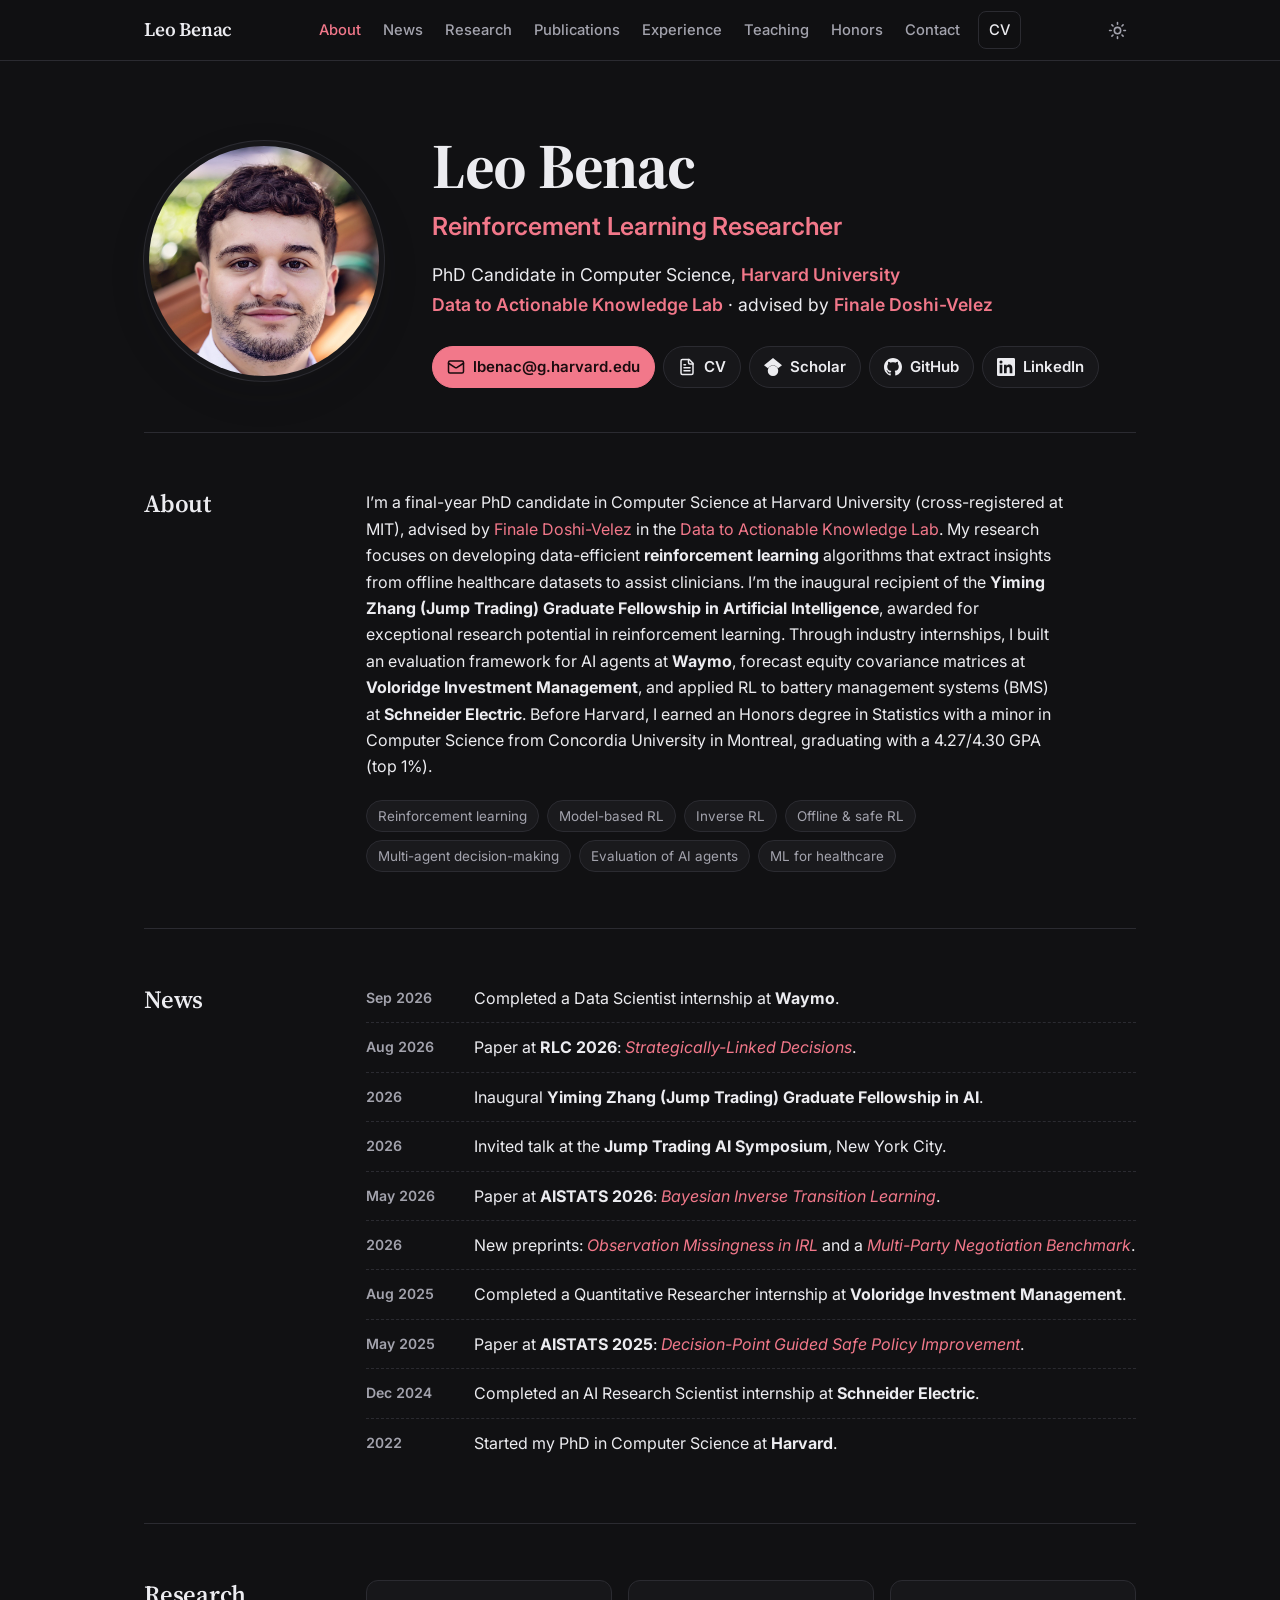
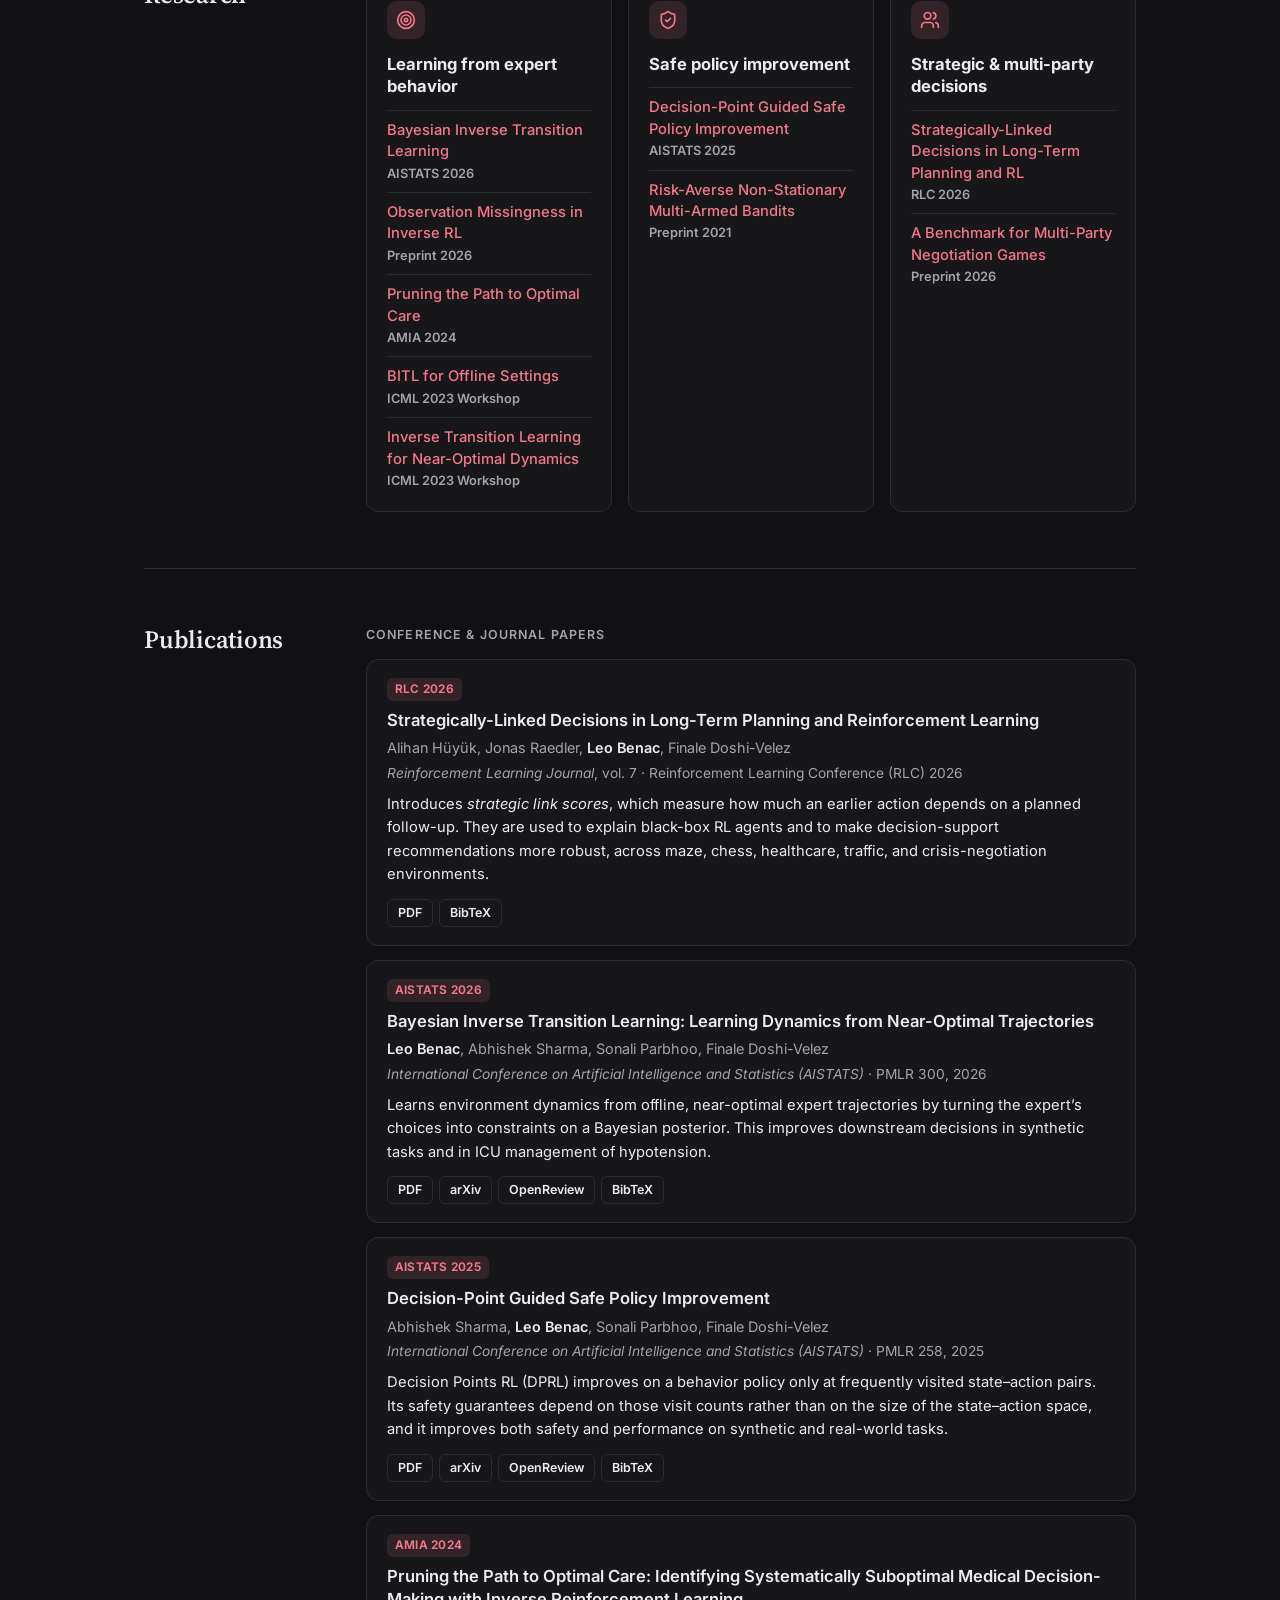
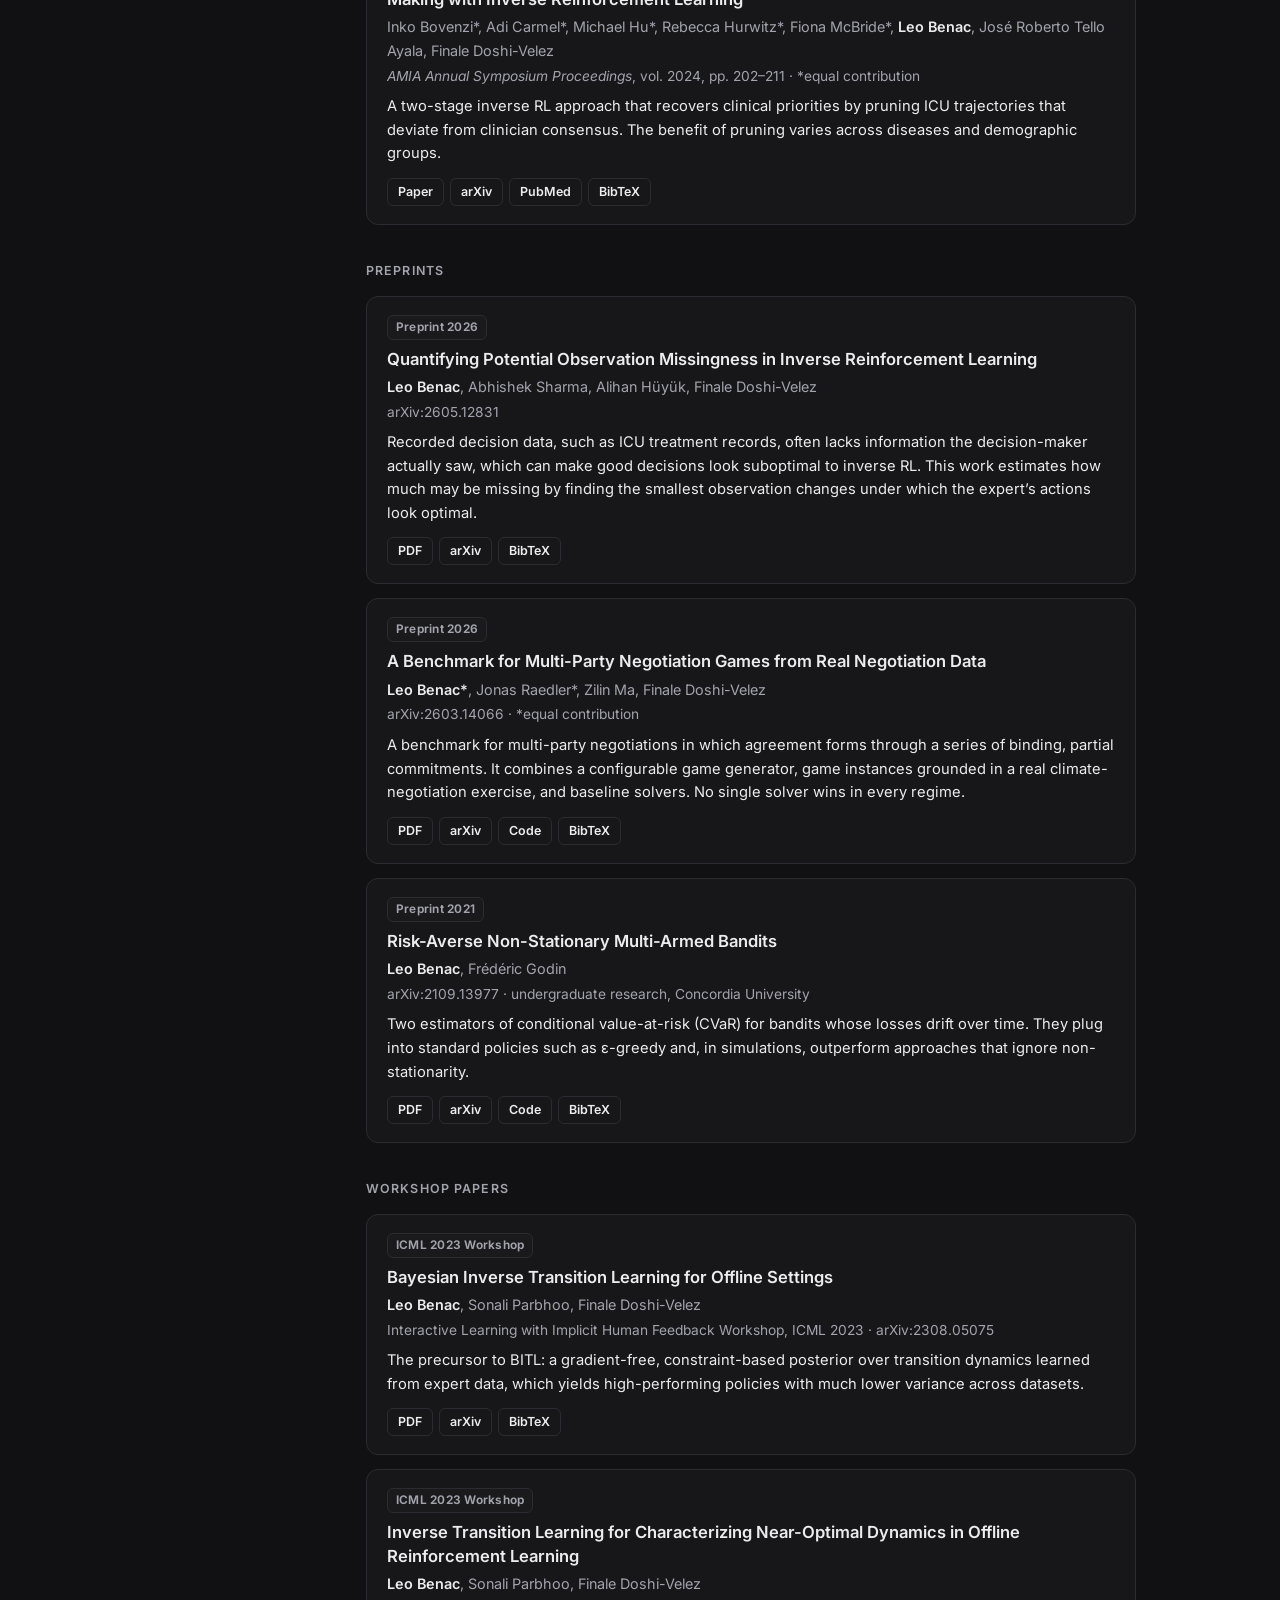
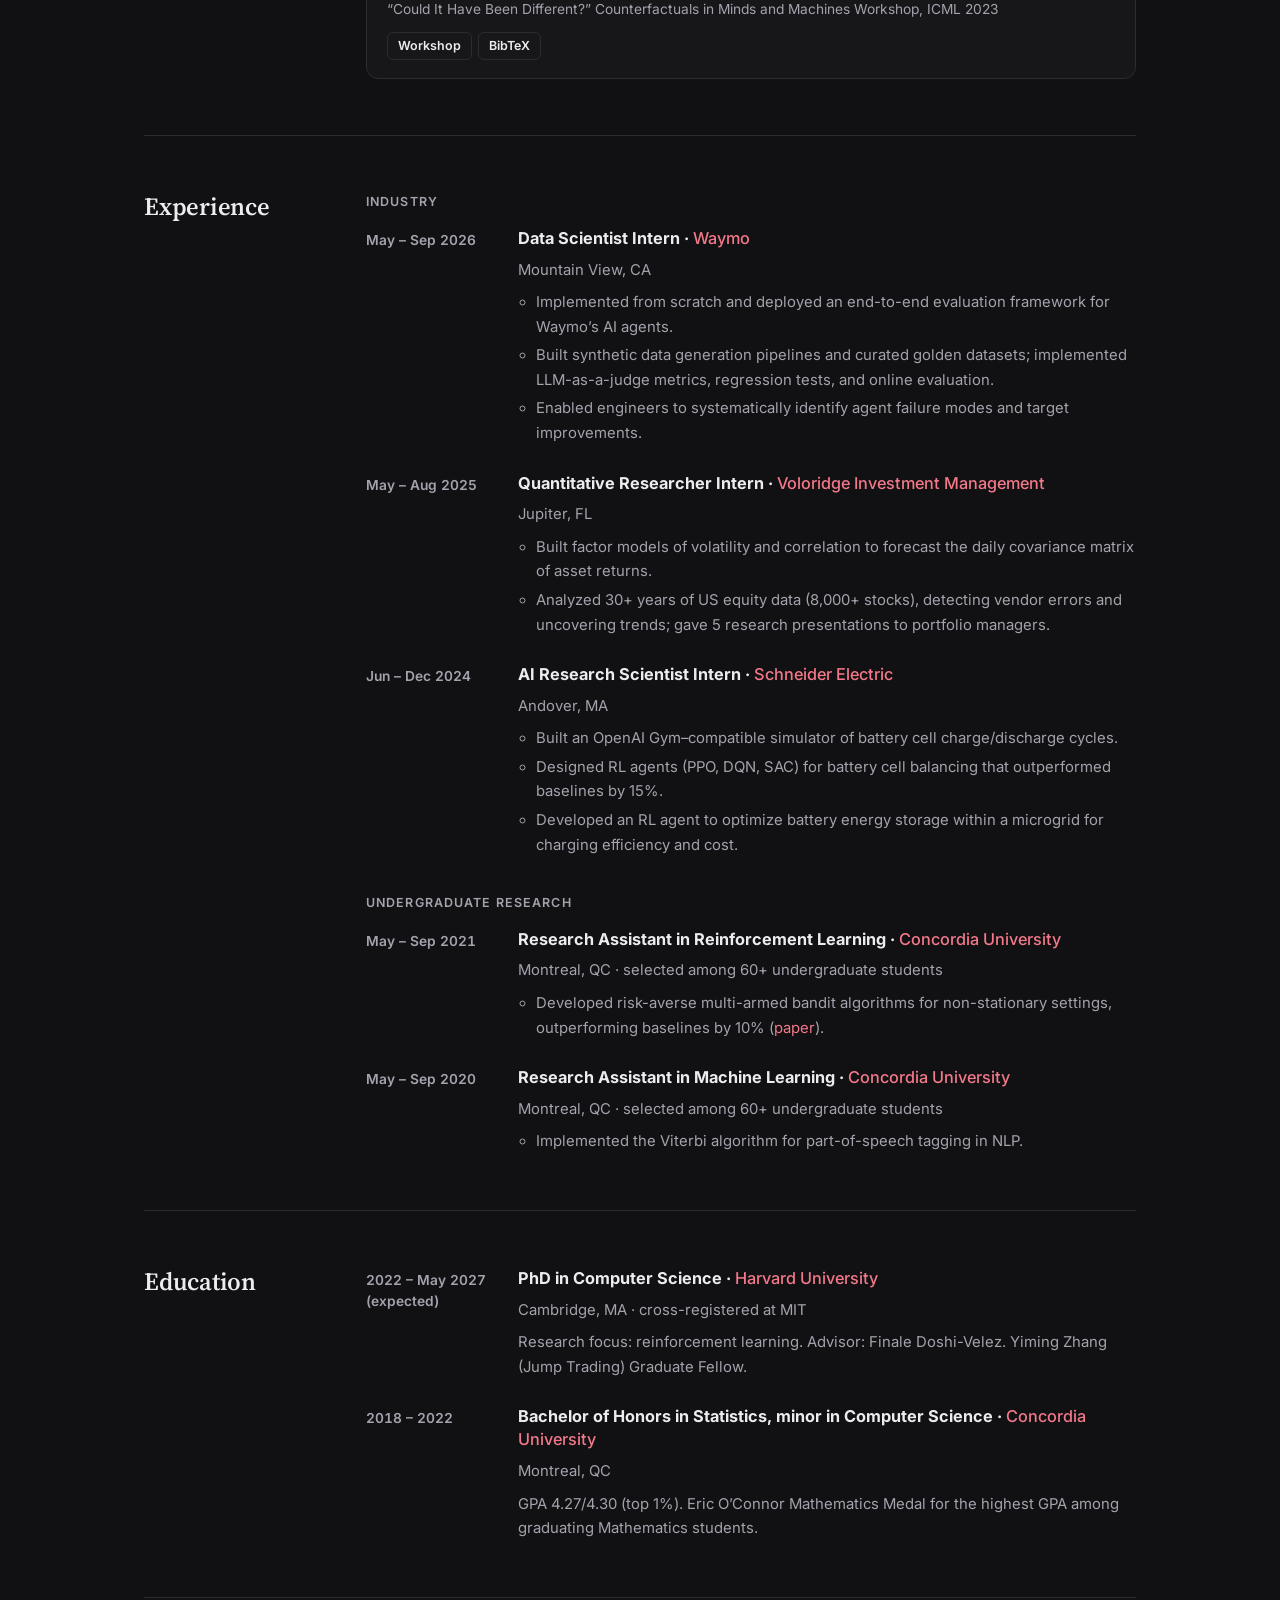
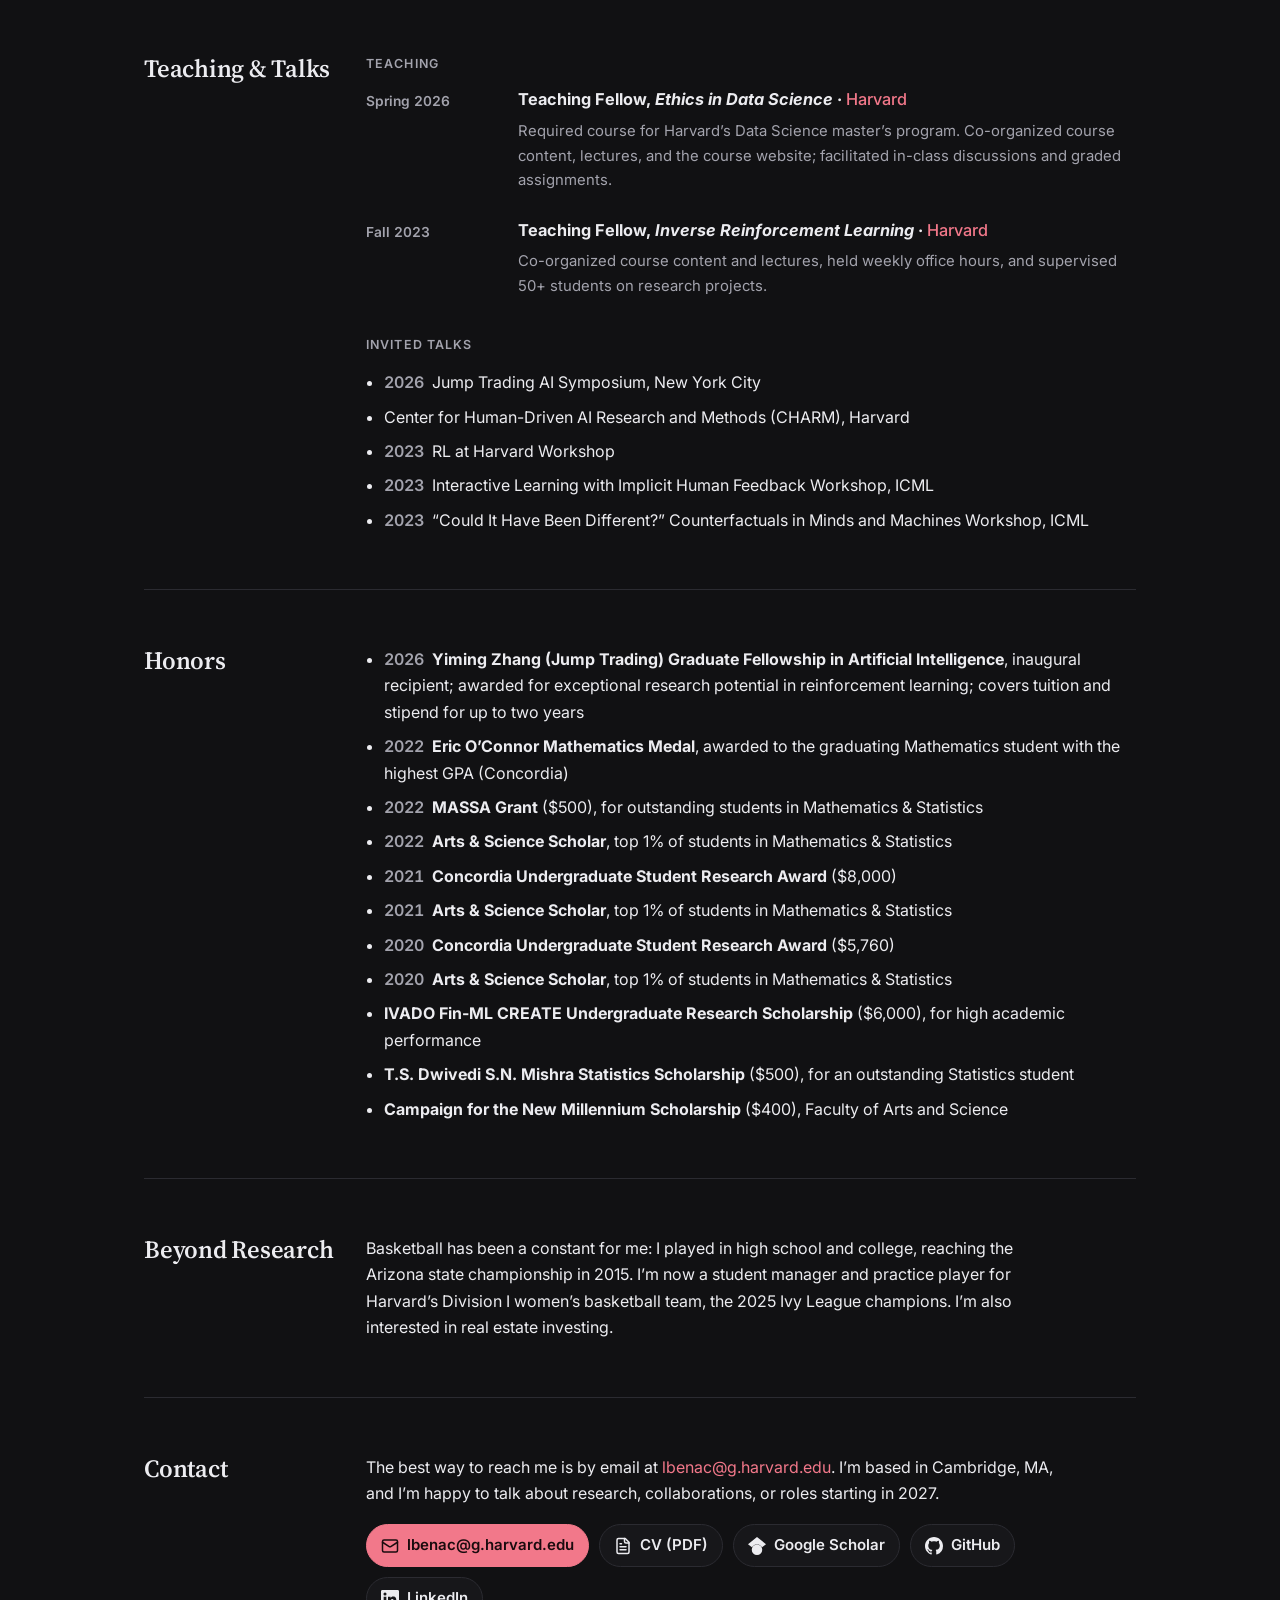
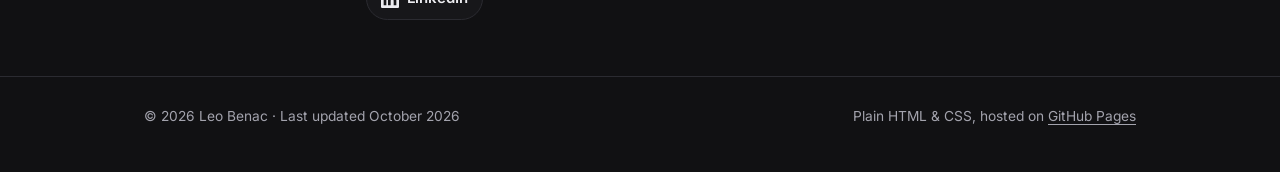
==== commit 32c2c930: "Shorten News; hide email address from scrapers - News trimmed to ten one-line milestones - Email is " ====
--- a/index.html
+++ b/index.html
@@ -43,7 +43,6 @@
     "name": "Leo Benac",
     "url": "https://leobenac.github.io/",
     "image": "https://leobenac.github.io/assets/img/profile.jpg",
-    "email": "mailto:lbenac@g.harvard.edu",
     "jobTitle": "PhD Candidate in Computer Science",
     "affiliation": { "@type": "CollegeOrUniversity", "name": "Harvard University" },
     "alumniOf": [
@@ -120,7 +119,7 @@
           <a href="https://dtak.github.io/">Data to Actionable Knowledge Lab</a> · advised by <a href="https://finale.seas.harvard.edu/">Finale Doshi-Velez</a>
         </p>
         <ul class="social">
-          <li><a class="primary" href="mailto:lbenac@g.harvard.edu"><svg aria-hidden="true"><use href="#i-mail"/></svg>lbenac@g.harvard.edu</a></li>
+          <li><a class="primary" href="#contact" data-email="dWRlLmRyYXZyYWguZ0BjYW5lYmw="><svg aria-hidden="true"><use href="#i-mail"/></svg><span class="email-text">Email</span></a></li>
           <li><a href="files/Leo_Benac_CV.pdf" target="_blank" rel="noopener"><svg aria-hidden="true"><use href="#i-cv"/></svg>CV</a></li>
           <li><a href="https://scholar.google.com/citations?user=PEehBN4AAAAJ&amp;hl=en" target="_blank" rel="noopener"><svg aria-hidden="true"><use href="#i-scholar"/></svg>Scholar</a></li>
           <li><a href="https://github.com/LeoBenac" target="_blank" rel="noopener"><svg aria-hidden="true"><use href="#i-github"/></svg>GitHub</a></li>
@@ -151,32 +150,17 @@
       <h2 class="section-title" id="news-title">News</h2>
       <div class="section-body">
         <ul class="news">
-          <li><time datetime="2026-09">Sep 2026</time><span>Wrapped up my Data Scientist internship at <strong>Waymo</strong>, where I built an end-to-end evaluation framework for AI agents.</span></li>
-          <li><time datetime="2026-08">Aug 2026</time><span><a href="#pub-strategically-linked"><em>Strategically-Linked Decisions in Long-Term Planning and Reinforcement Learning</em></a> appeared at <strong>RLC 2026</strong> in Montreal.</span></li>
-          <li><time datetime="2026">2026</time><span>Named the inaugural recipient of the <strong>Yiming Zhang (Jump Trading) Graduate Fellowship in Artificial Intelligence</strong>.</span></li>
-          <li><time datetime="2026">2026</time><span>Invited talk at the <strong>Jump Trading AI Symposium</strong> in New York City.</span></li>
-          <li><time datetime="2026-05">May 2026</time><span>Started as a Data Scientist Intern at <strong>Waymo</strong> in Mountain View, CA.</span></li>
-          <li><time datetime="2026-05">May 2026</time><span><a href="#pub-bitl"><em>Bayesian Inverse Transition Learning</em></a> appeared at <strong>AISTATS 2026</strong> in Tangier, Morocco.</span></li>
-          <li><time datetime="2026-05">May 2026</time><span>New preprint: <a href="#pub-missingness"><em>Quantifying Potential Observation Missingness in Inverse Reinforcement Learning</em></a>.</span></li>
-          <li><time datetime="2026-03">Mar 2026</time><span>New preprint and code: <a href="#pub-negotiation"><em>A Benchmark for Multi-Party Negotiation Games from Real Negotiation Data</em></a>.</span></li>
-          <li><time datetime="2026-01">Jan 2026</time><span>Teaching Fellow for <em>Ethics in Data Science</em>, a required course in Harvard&rsquo;s Data Science master&rsquo;s program.</span></li>
+          <li><time datetime="2026-09">Sep 2026</time><span>Completed a Data Scientist internship at <strong>Waymo</strong>.</span></li>
+          <li><time datetime="2026-08">Aug 2026</time><span>Paper at <strong>RLC 2026</strong>: <a href="#pub-strategically-linked"><em>Strategically-Linked Decisions</em></a>.</span></li>
+          <li><time datetime="2026">2026</time><span>Inaugural <strong>Yiming Zhang (Jump Trading) Graduate Fellowship in AI</strong>.</span></li>
+          <li><time datetime="2026">2026</time><span>Invited talk at the <strong>Jump Trading AI Symposium</strong>, New York City.</span></li>
+          <li><time datetime="2026-05">May 2026</time><span>Paper at <strong>AISTATS 2026</strong>: <a href="#pub-bitl"><em>Bayesian Inverse Transition Learning</em></a>.</span></li>
+          <li><time datetime="2026">2026</time><span>New preprints: <a href="#pub-missingness"><em>Observation Missingness in IRL</em></a> and a <a href="#pub-negotiation"><em>Multi-Party Negotiation Benchmark</em></a>.</span></li>
+          <li><time datetime="2025-08">Aug 2025</time><span>Completed a Quantitative Researcher internship at <strong>Voloridge Investment Management</strong>.</span></li>
+          <li><time datetime="2025-05">May 2025</time><span>Paper at <strong>AISTATS 2025</strong>: <a href="#pub-dpg-spi"><em>Decision-Point Guided Safe Policy Improvement</em></a>.</span></li>
+          <li><time datetime="2024-12">Dec 2024</time><span>Completed an AI Research Scientist internship at <strong>Schneider Electric</strong>.</span></li>
+          <li><time datetime="2022">2022</time><span>Started my PhD in Computer Science at <strong>Harvard</strong>.</span></li>
         </ul>
-        <details class="news-more">
-          <summary>Earlier news (2022–2025)</summary>
-          <ul class="news">
-            <li><time datetime="2025-08">Aug 2025</time><span>Finished my quantitative research internship at <strong>Voloridge Investment Management</strong>.</span></li>
-            <li><time datetime="2025-05">May 2025</time><span><a href="#pub-dpg-spi"><em>Decision-Point Guided Safe Policy Improvement</em></a> appeared at <strong>AISTATS 2025</strong> in Mai Khao, Thailand.</span></li>
-            <li><time datetime="2025-05">May 2025</time><span>Started as a Quantitative Researcher Intern at <strong>Voloridge Investment Management</strong> in Jupiter, FL.</span></li>
-            <li><time datetime="2024-12">Dec 2024</time><span>Finished my AI Research Scientist internship at <strong>Schneider Electric</strong>, applying RL to battery management systems.</span></li>
-            <li><time datetime="2024-11">Nov 2024</time><span><a href="#pub-pruning-path"><em>Pruning the Path to Optimal Care</em></a> appeared at the <strong>AMIA 2024 Annual Symposium</strong> in San Francisco.</span></li>
-            <li><time datetime="2024-06">Jun 2024</time><span>Started as an AI Research Scientist Intern at <strong>Schneider Electric</strong> in Andover, MA.</span></li>
-            <li><time datetime="2023-08">Aug 2023</time><span>Invited talk at the <strong>RL at Harvard 2023</strong> workshop.</span></li>
-            <li><time datetime="2023-08">Aug 2023</time><span>Teaching Fellow for <em>Inverse Reinforcement Learning</em> at Harvard, supervising 50+ students on research projects.</span></li>
-            <li><time datetime="2023-07">Jul 2023</time><span>Presented two papers at <strong>ICML 2023</strong> workshops in Honolulu: <a href="#pub-bitl-workshop"><em>Interactive Learning with Implicit Human Feedback</em></a> and <a href="#pub-itl-workshop"><em>Counterfactuals in Minds and Machines</em></a>.</span></li>
-            <li><time datetime="2022">2022</time><span>Started my PhD in Computer Science at <strong>Harvard University</strong>, advised by Finale Doshi-Velez.</span></li>
-            <li><time datetime="2022-05">May 2022</time><span>Graduated from <strong>Concordia University</strong> (Honors in Statistics, minor in Computer Science) and received the Eric O&rsquo;Connor Mathematics Medal.</span></li>
-          </ul>
-        </details>
       </div>
     </section>
 
@@ -617,9 +601,9 @@
     <section id="contact" class="section" aria-labelledby="contact-title">
       <h2 class="section-title" id="contact-title">Contact</h2>
       <div class="section-body prose">
-        <p>The best way to reach me is by email at <a href="mailto:lbenac@g.harvard.edu">lbenac@g.harvard.edu</a>. I&rsquo;m based in Cambridge, MA, and I&rsquo;m happy to talk about research, collaborations, or roles starting in 2027.</p>
+        <p>The best way to reach me is by email at <a href="#contact" data-email="dWRlLmRyYXZyYWguZ0BjYW5lYmw="><span class="email-text">my Harvard address</span></a>. I&rsquo;m based in Cambridge, MA, and I&rsquo;m happy to talk about research, collaborations, or roles starting in 2027.</p>
         <div class="contact-grid social">
-          <a class="primary" href="mailto:lbenac@g.harvard.edu"><svg aria-hidden="true"><use href="#i-mail"/></svg>lbenac@g.harvard.edu</a>
+          <a class="primary" href="#contact" data-email="dWRlLmRyYXZyYWguZ0BjYW5lYmw="><svg aria-hidden="true"><use href="#i-mail"/></svg><span class="email-text">Email</span></a>
           <a href="files/Leo_Benac_CV.pdf" target="_blank" rel="noopener"><svg aria-hidden="true"><use href="#i-cv"/></svg>CV (PDF)</a>
           <a href="https://scholar.google.com/citations?user=PEehBN4AAAAJ&amp;hl=en" target="_blank" rel="noopener"><svg aria-hidden="true"><use href="#i-scholar"/></svg>Google Scholar</a>
           <a href="https://github.com/LeoBenac" target="_blank" rel="noopener"><svg aria-hidden="true"><use href="#i-github"/></svg>GitHub</a>
--- a/assets/css/style.css
+++ b/assets/css/style.css
@@ -381,21 +381,6 @@
   font-variant-numeric: tabular-nums;
   padding-top: 1px;
 }
-.news-more { margin-top: 2px; }
-.news-more > summary {
-  display: inline-block;
-  padding: 10px 0 4px;
-  color: var(--accent);
-  font-size: .92rem;
-  font-weight: 600;
-  cursor: pointer;
-  list-style: none;
-}
-.news-more > summary::-webkit-details-marker { display: none; }
-.news-more > summary::after { content: " \2193"; }
-.news-more[open] > summary::after { content: " \2191"; }
-.news-more[open] > summary { margin-bottom: 4px; }
-
 @media (max-width: 480px) {
   .news li { grid-template-columns: 1fr; gap: 2px; }
 }
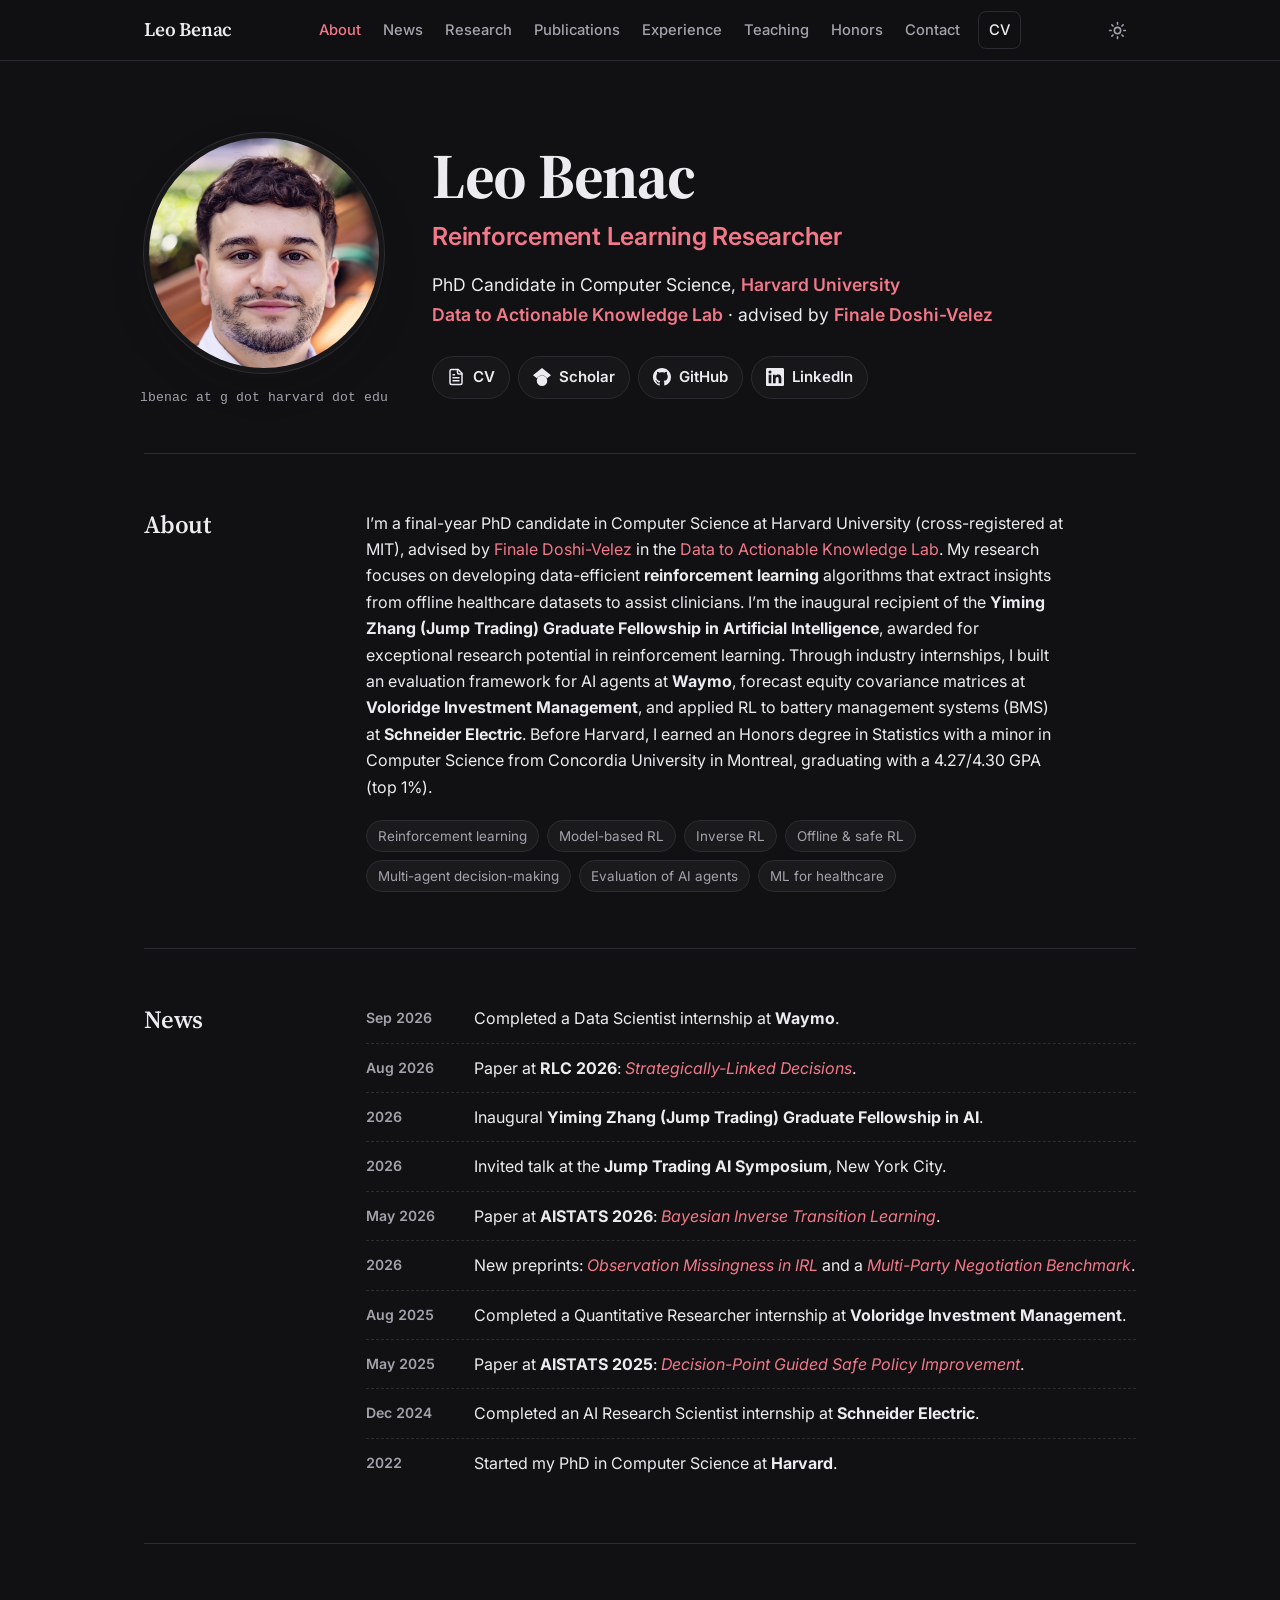
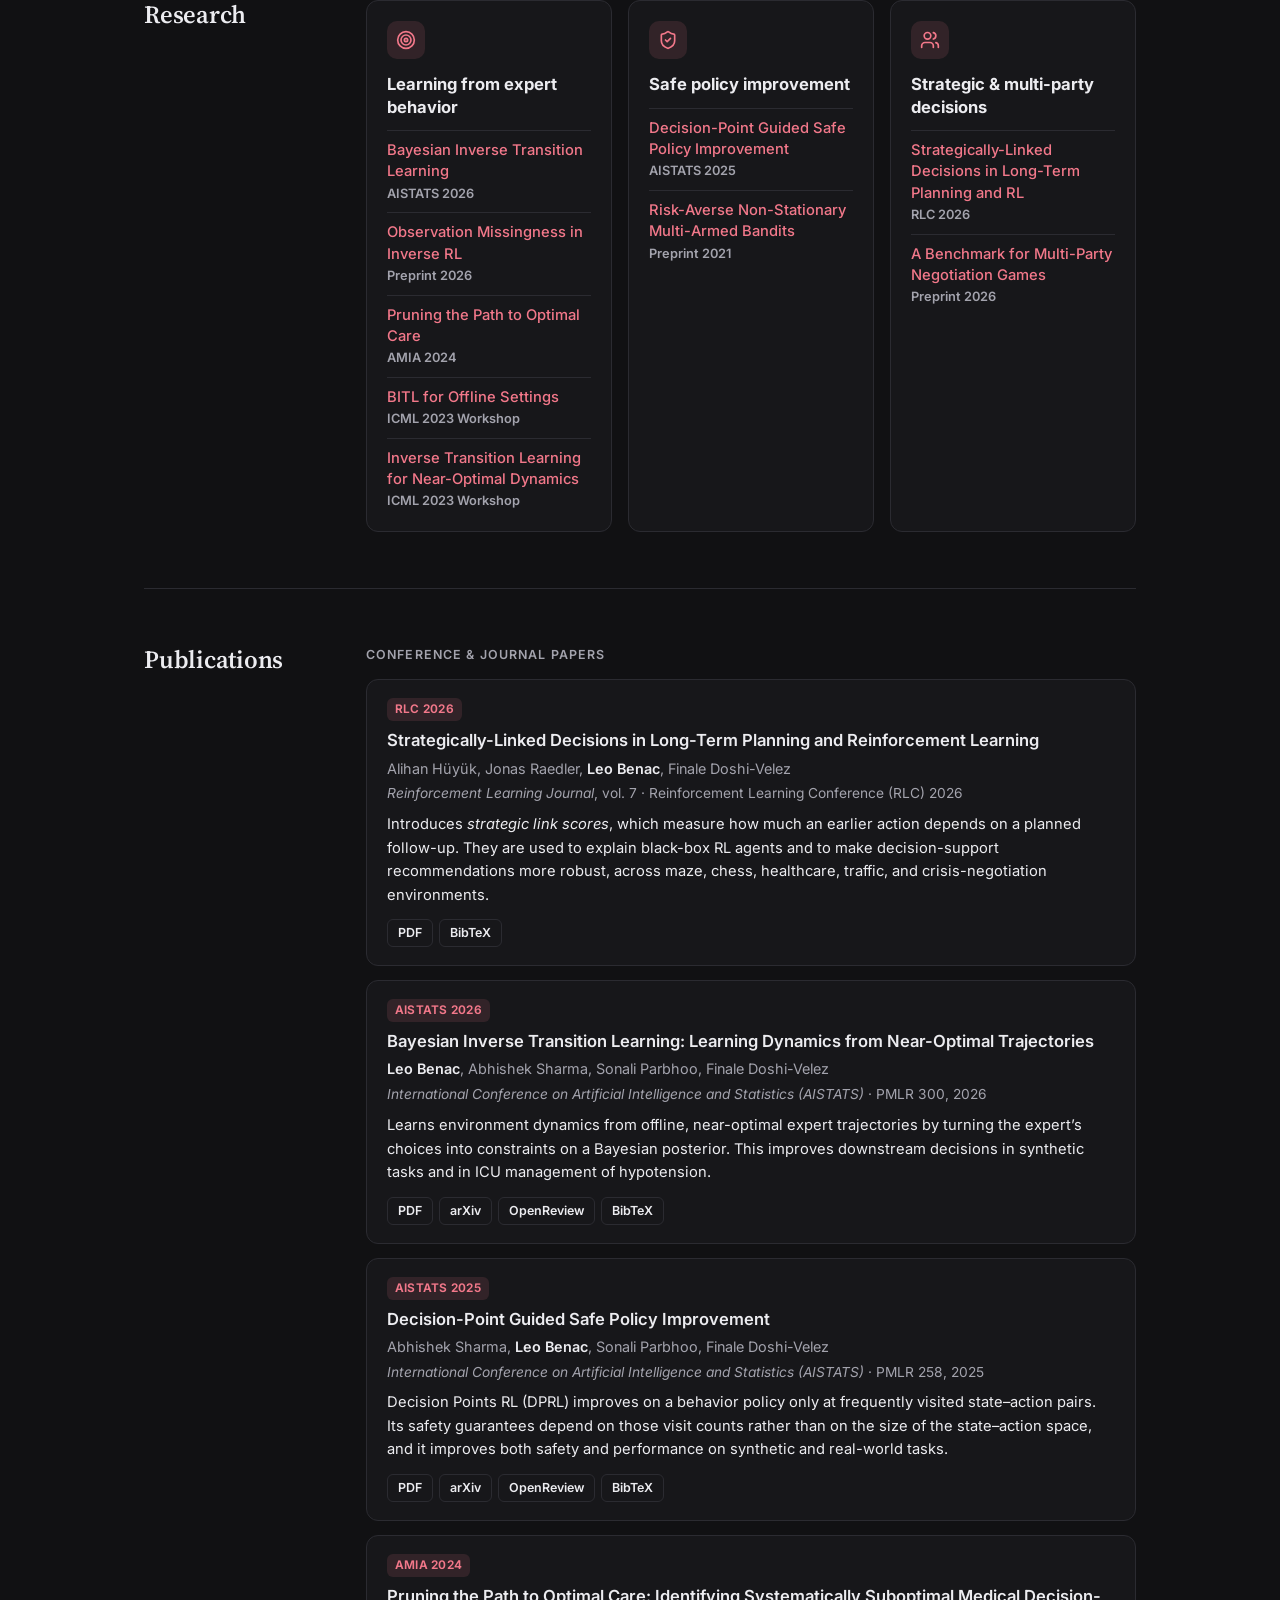
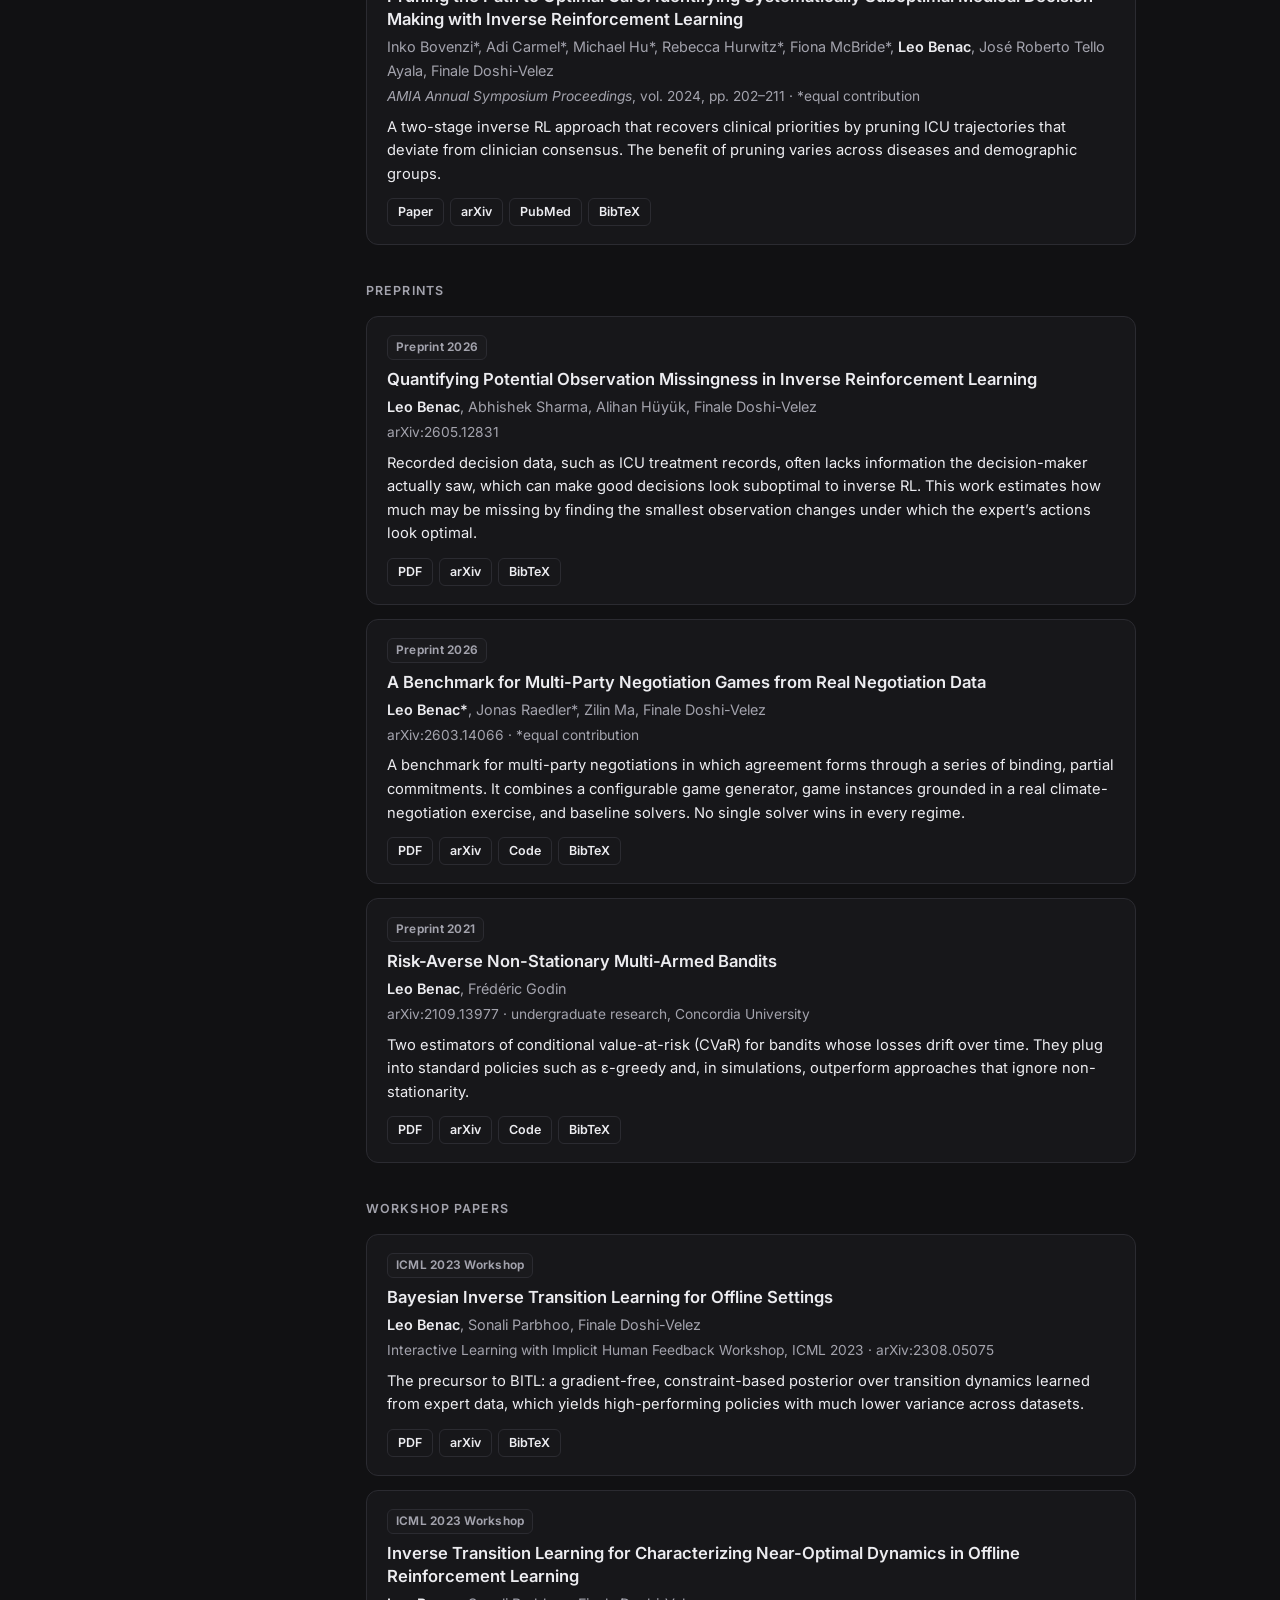
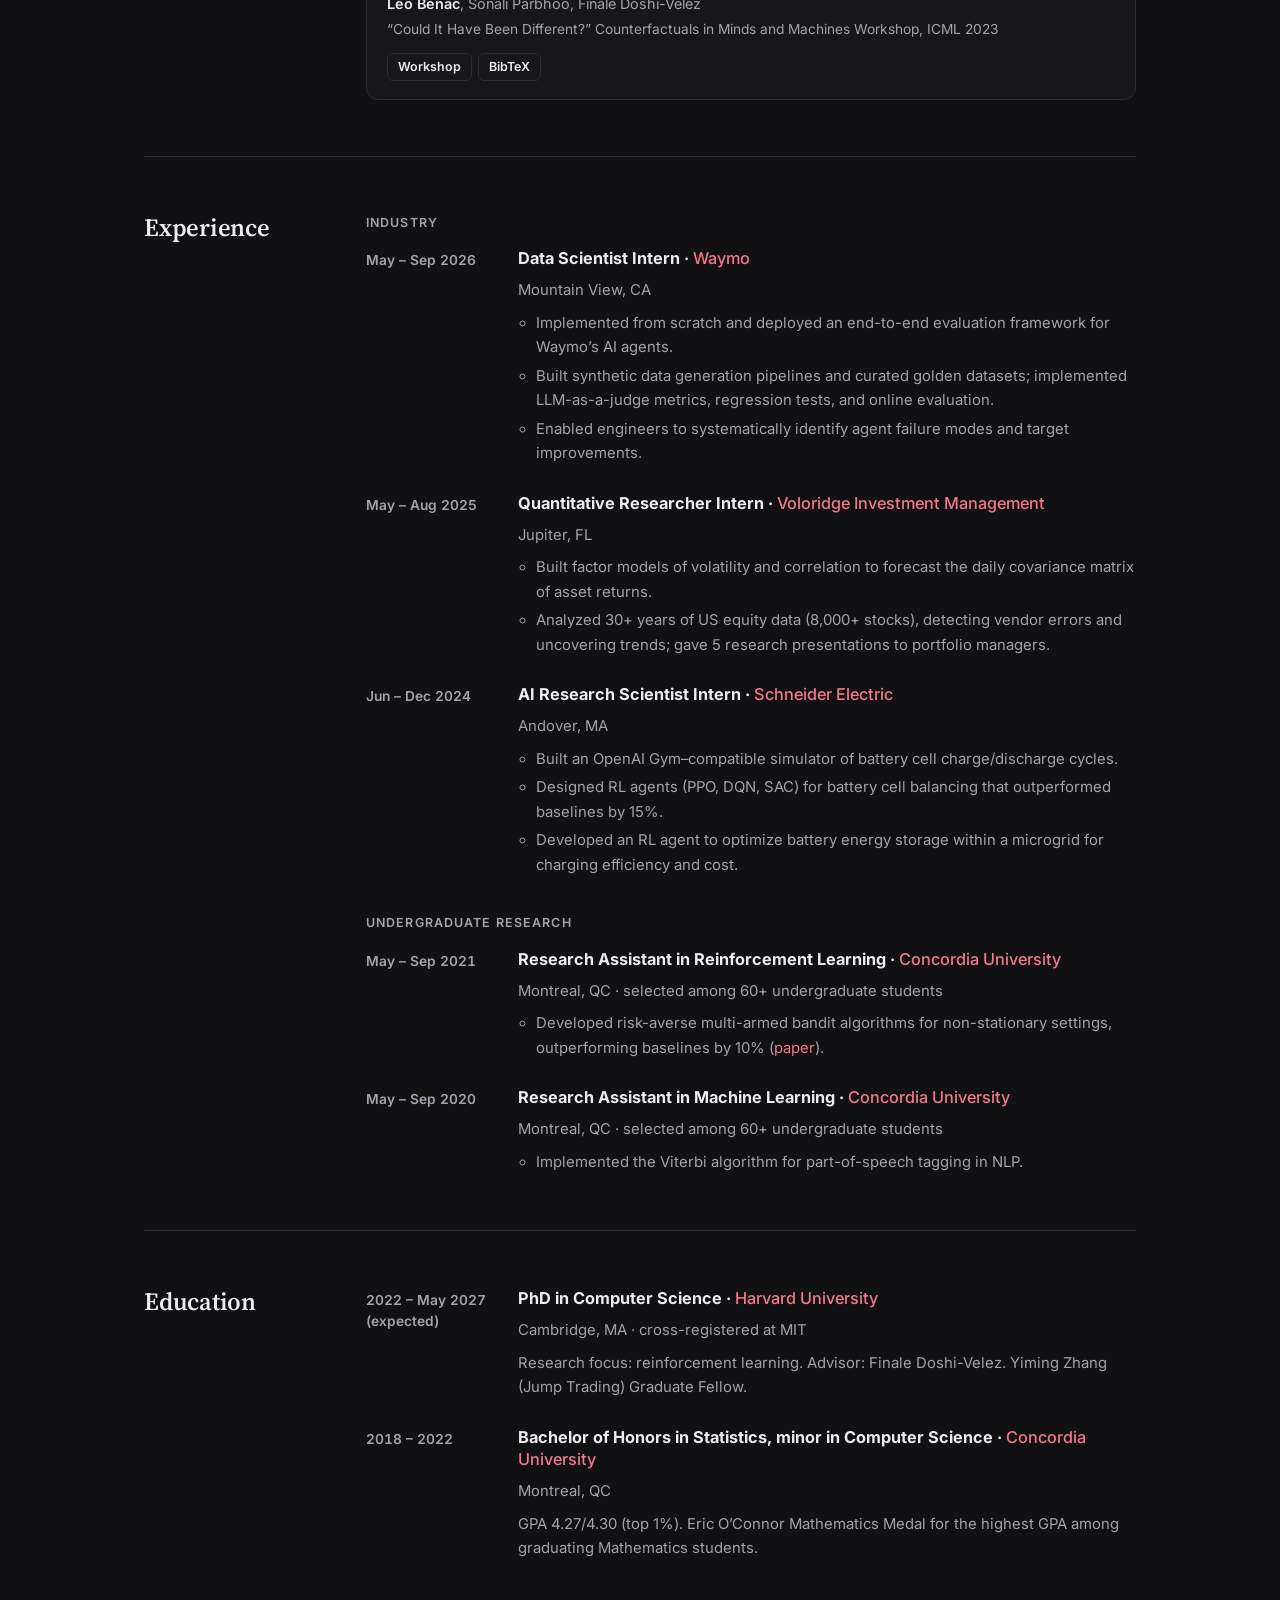
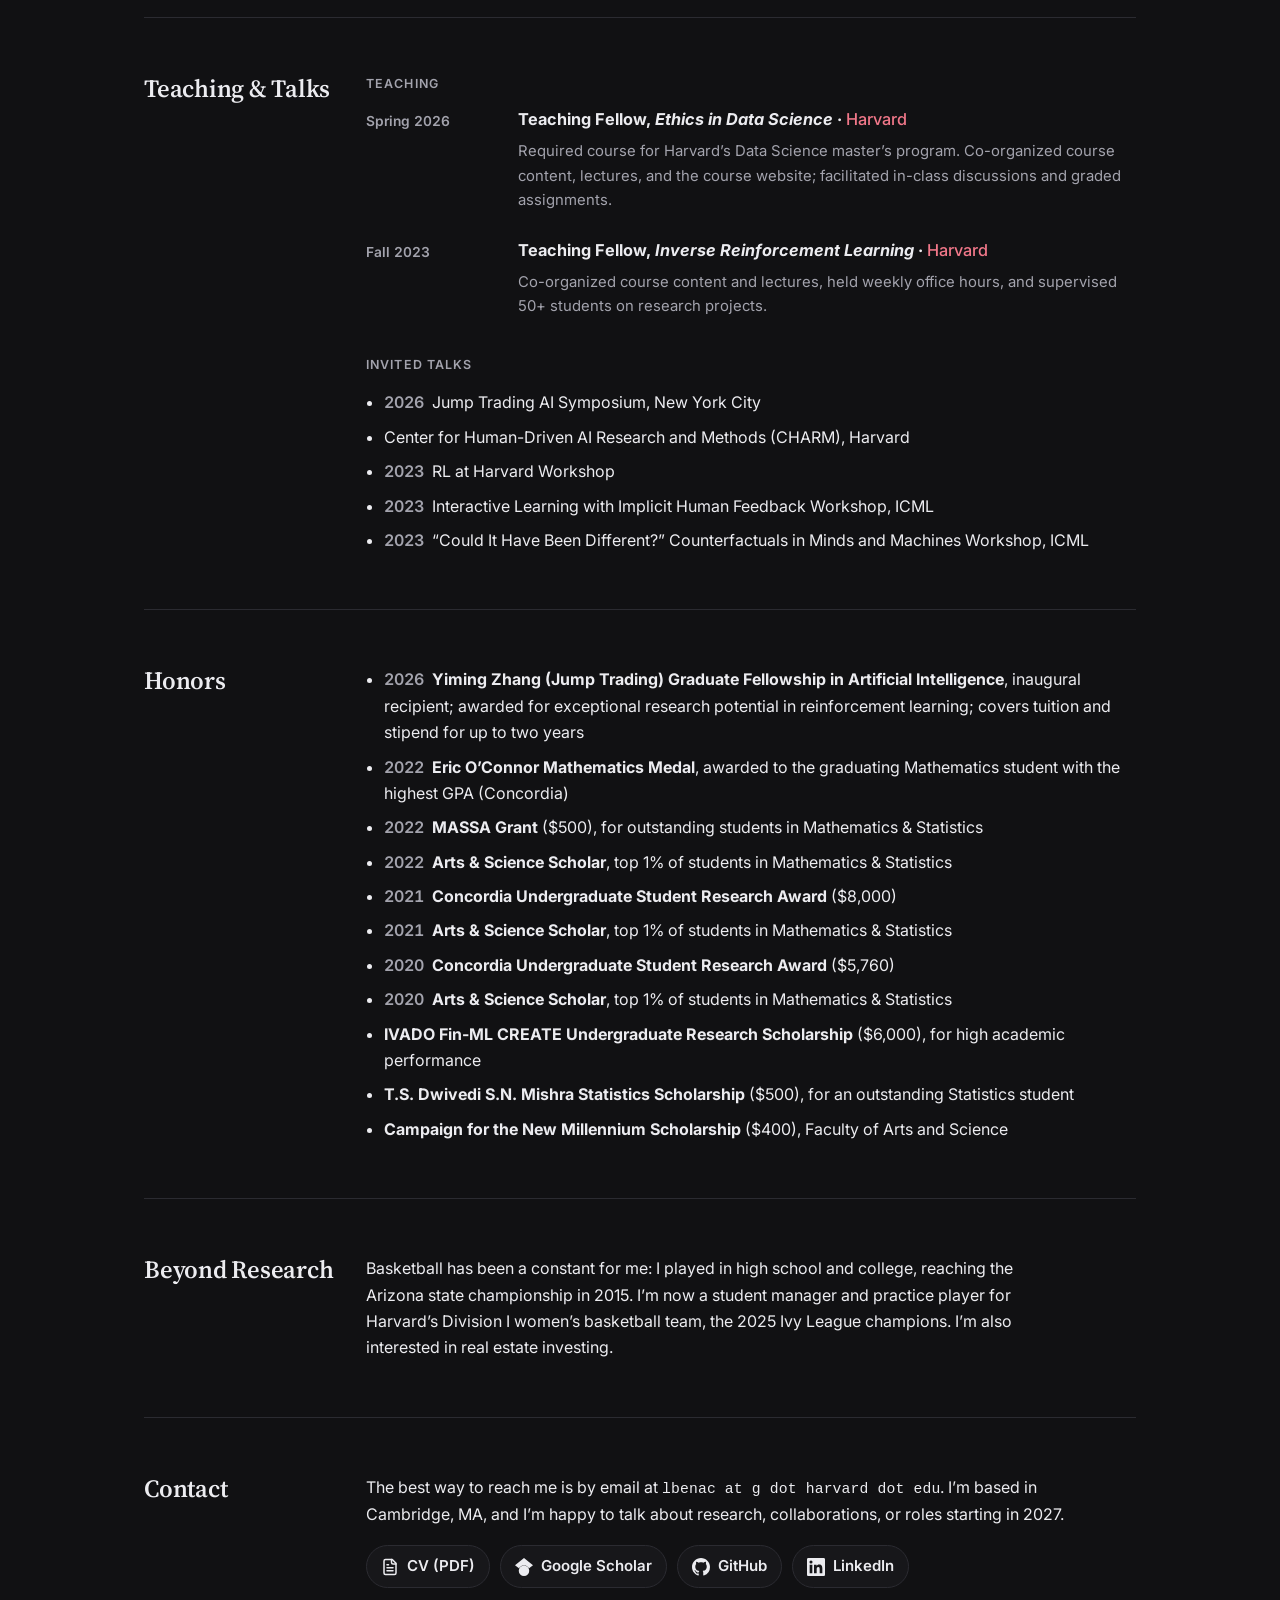
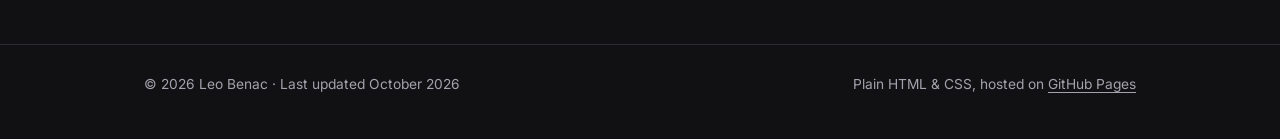
==== commit 45dbe084: "Show email as spelled-out text under the photo "lbenac at g dot harvard dot edu" in monospace under " ====
--- a/index.html
+++ b/index.html
@@ -109,8 +109,11 @@
     <!-- ===================== HERO ===================== -->
     <section id="about" class="hero" aria-label="Introduction">
       <!-- Your photo: save a square image (at least 440×440) as assets/img/profile.jpg, lowercase. Until then a monogram shows. -->
-      <img class="avatar" src="assets/img/profile.jpg" width="240" height="240" alt="Portrait of Leo Benac"
+      <figure class="avatar-wrap">
+        <img class="avatar" src="assets/img/profile.jpg" width="240" height="240" alt="Portrait of Leo Benac"
            onerror="this.onerror=null;this.src='assets/img/avatar-placeholder.svg';this.alt=''">
+        <figcaption class="email-note">lbenac at g dot harvard dot edu</figcaption>
+      </figure>
       <div>
         <h1>Leo Benac</h1>
         <p class="role">Reinforcement Learning Researcher</p>
@@ -119,7 +122,6 @@
           <a href="https://dtak.github.io/">Data to Actionable Knowledge Lab</a> · advised by <a href="https://finale.seas.harvard.edu/">Finale Doshi-Velez</a>
         </p>
         <ul class="social">
-          <li><a class="primary" href="#contact" data-email="dWRlLmRyYXZyYWguZ0BjYW5lYmw="><svg aria-hidden="true"><use href="#i-mail"/></svg><span class="email-text">Email</span></a></li>
           <li><a href="files/Leo_Benac_CV.pdf" target="_blank" rel="noopener"><svg aria-hidden="true"><use href="#i-cv"/></svg>CV</a></li>
           <li><a href="https://scholar.google.com/citations?user=PEehBN4AAAAJ&amp;hl=en" target="_blank" rel="noopener"><svg aria-hidden="true"><use href="#i-scholar"/></svg>Scholar</a></li>
           <li><a href="https://github.com/LeoBenac" target="_blank" rel="noopener"><svg aria-hidden="true"><use href="#i-github"/></svg>GitHub</a></li>
@@ -601,9 +603,8 @@
     <section id="contact" class="section" aria-labelledby="contact-title">
       <h2 class="section-title" id="contact-title">Contact</h2>
       <div class="section-body prose">
-        <p>The best way to reach me is by email at <a href="#contact" data-email="dWRlLmRyYXZyYWguZ0BjYW5lYmw="><span class="email-text">my Harvard address</span></a>. I&rsquo;m based in Cambridge, MA, and I&rsquo;m happy to talk about research, collaborations, or roles starting in 2027.</p>
+        <p>The best way to reach me is by email at <span class="email-inline">lbenac at g dot harvard dot edu</span>. I&rsquo;m based in Cambridge, MA, and I&rsquo;m happy to talk about research, collaborations, or roles starting in 2027.</p>
         <div class="contact-grid social">
-          <a class="primary" href="#contact" data-email="dWRlLmRyYXZyYWguZ0BjYW5lYmw="><svg aria-hidden="true"><use href="#i-mail"/></svg><span class="email-text">Email</span></a>
           <a href="files/Leo_Benac_CV.pdf" target="_blank" rel="noopener"><svg aria-hidden="true"><use href="#i-cv"/></svg>CV (PDF)</a>
           <a href="https://scholar.google.com/citations?user=PEehBN4AAAAJ&amp;hl=en" target="_blank" rel="noopener"><svg aria-hidden="true"><use href="#i-scholar"/></svg>Google Scholar</a>
           <a href="https://github.com/LeoBenac" target="_blank" rel="noopener"><svg aria-hidden="true"><use href="#i-github"/></svg>GitHub</a>
--- a/assets/css/style.css
+++ b/assets/css/style.css
@@ -229,6 +229,15 @@
   padding: 72px 0 44px;
 }
 
+/* Photo with the spelled-out email underneath (no mailto link, so bots skip it) */
+.avatar-wrap {
+  display: flex;
+  flex-direction: column;
+  align-items: center;
+  gap: 14px;
+  margin: 0;
+}
+
 .avatar {
   width: 240px;
   height: 240px;
@@ -238,6 +247,19 @@
   border: 5px solid var(--surface);
   box-shadow: 0 0 0 1px var(--border), 0 14px 36px rgba(20, 20, 30, .14);
 }
+
+.email-note,
+.email-inline {
+  font-family: var(--font-mono);
+  letter-spacing: .01em;
+}
+.email-note {
+  font-size: .82rem;
+  color: var(--text-muted);
+  text-align: center;
+  white-space: nowrap;
+}
+.email-inline { font-size: .92em; color: var(--text); }
 
 .hero h1 {
   font-family: var(--font-serif);
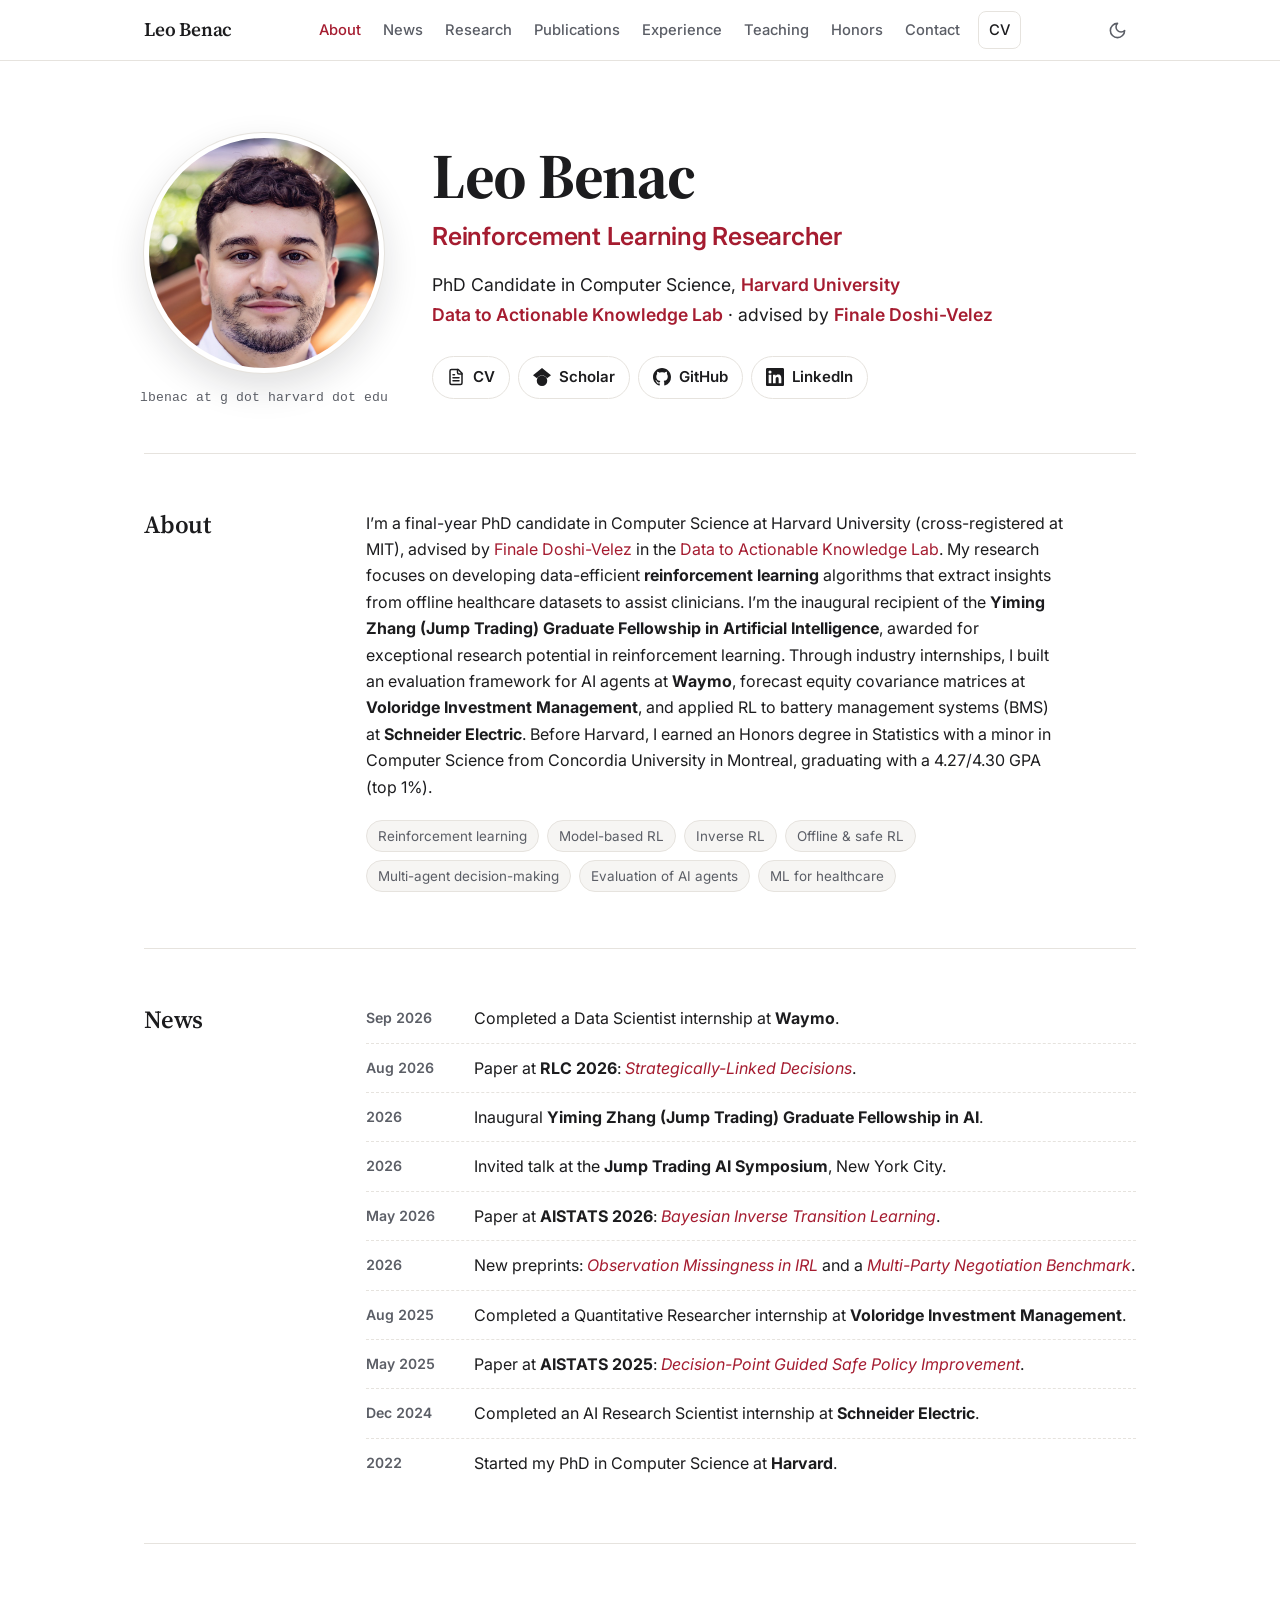
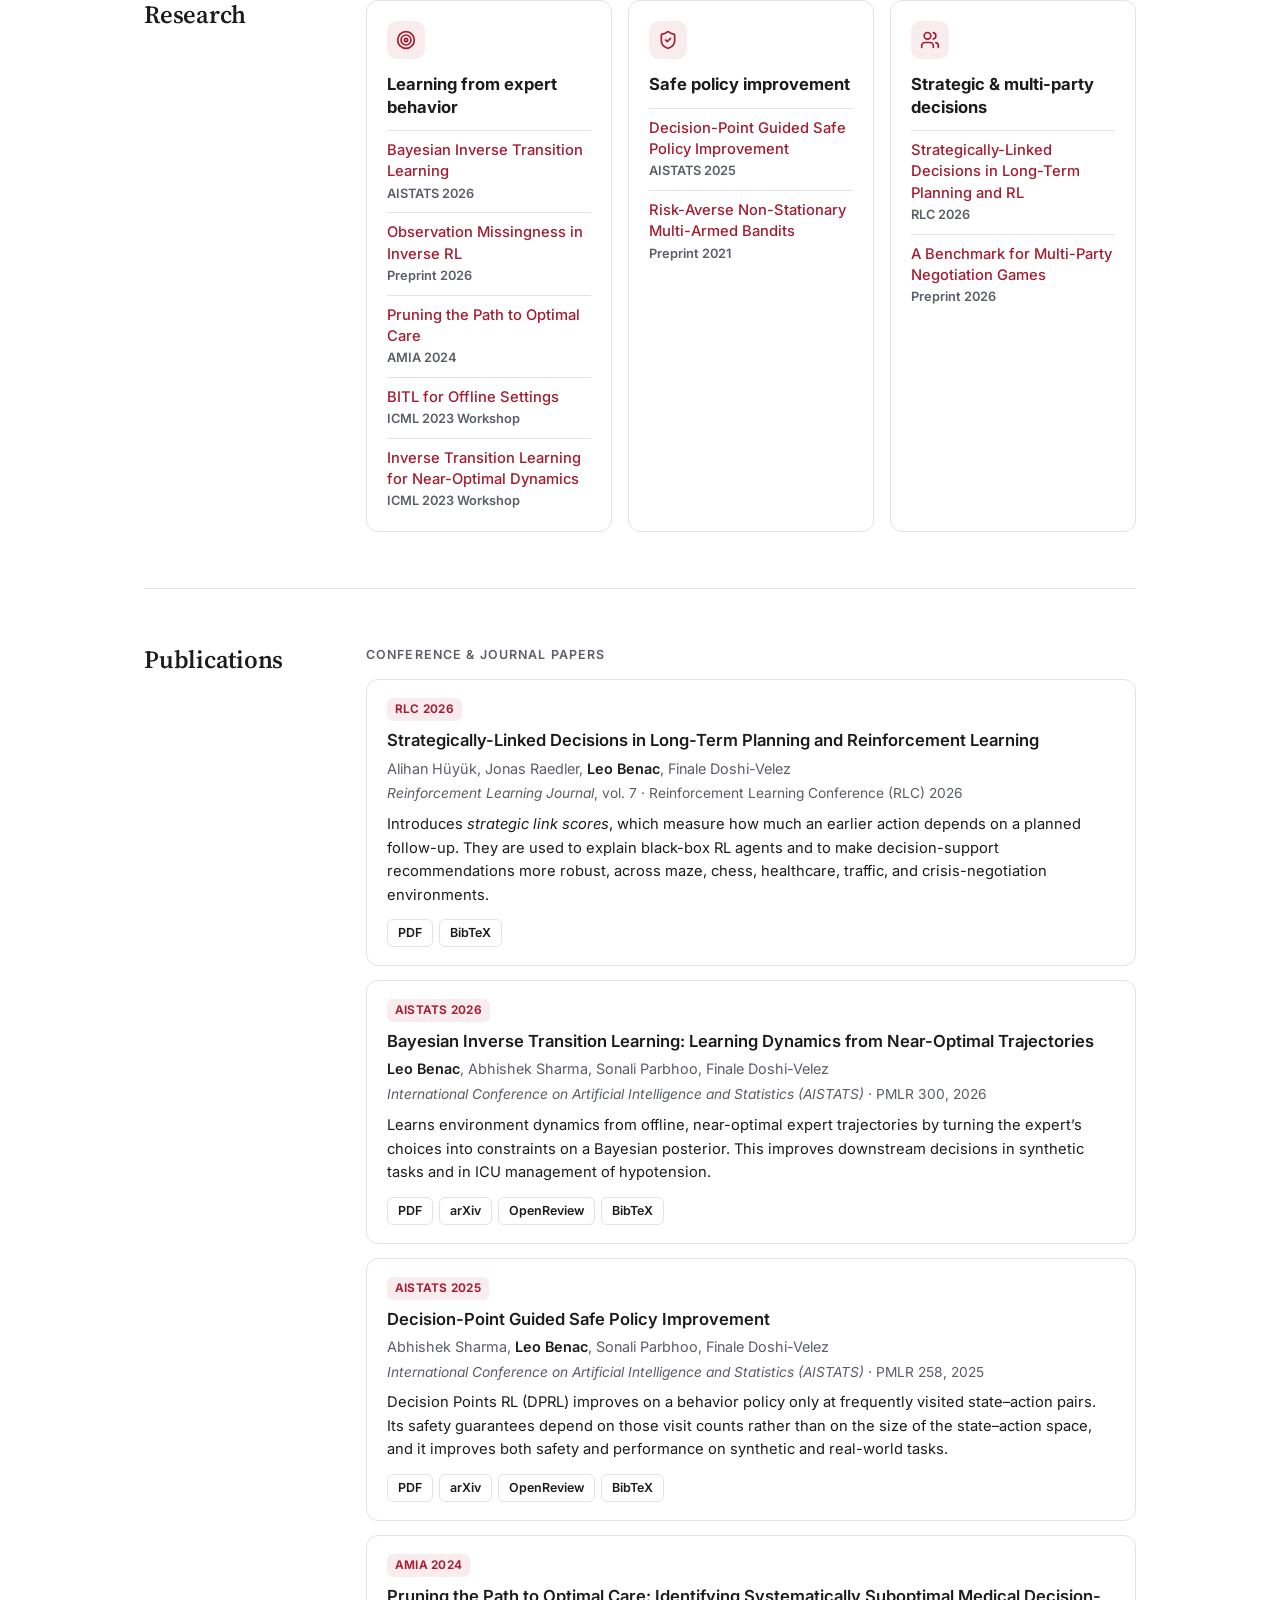
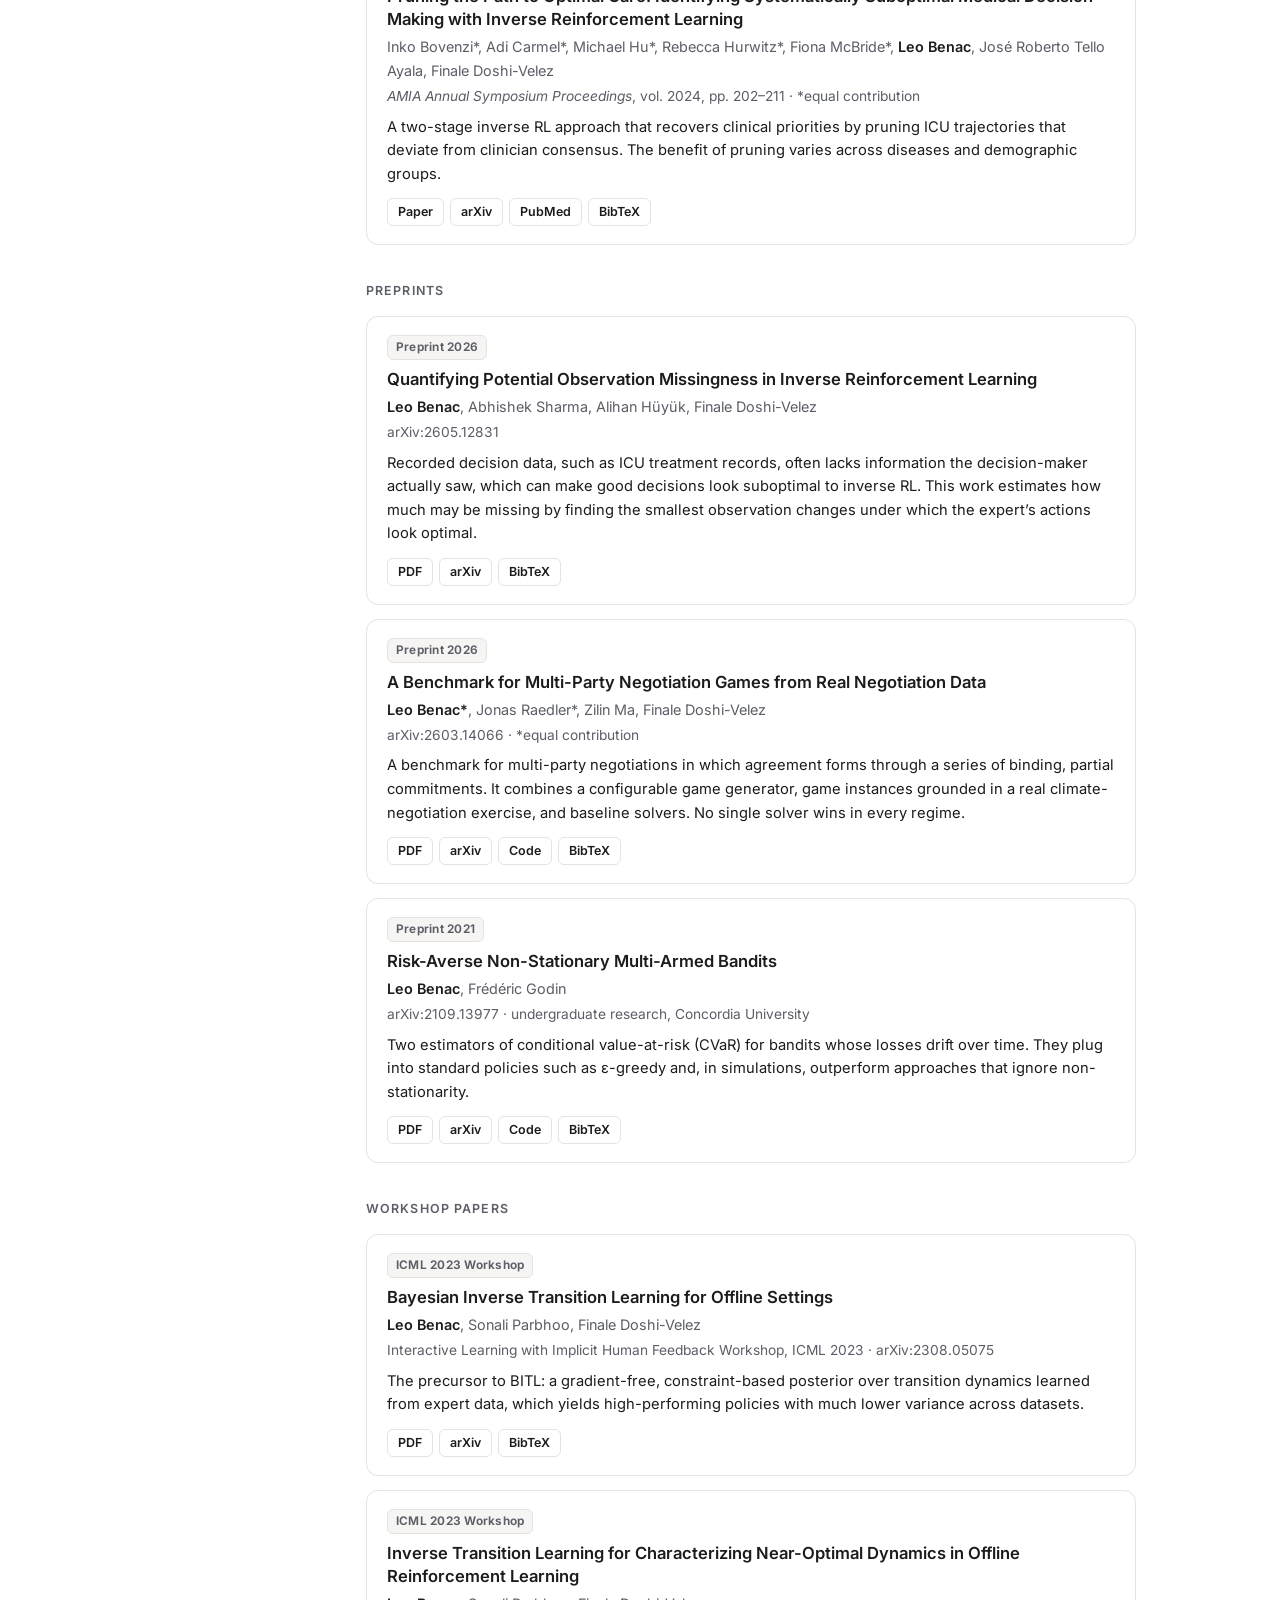
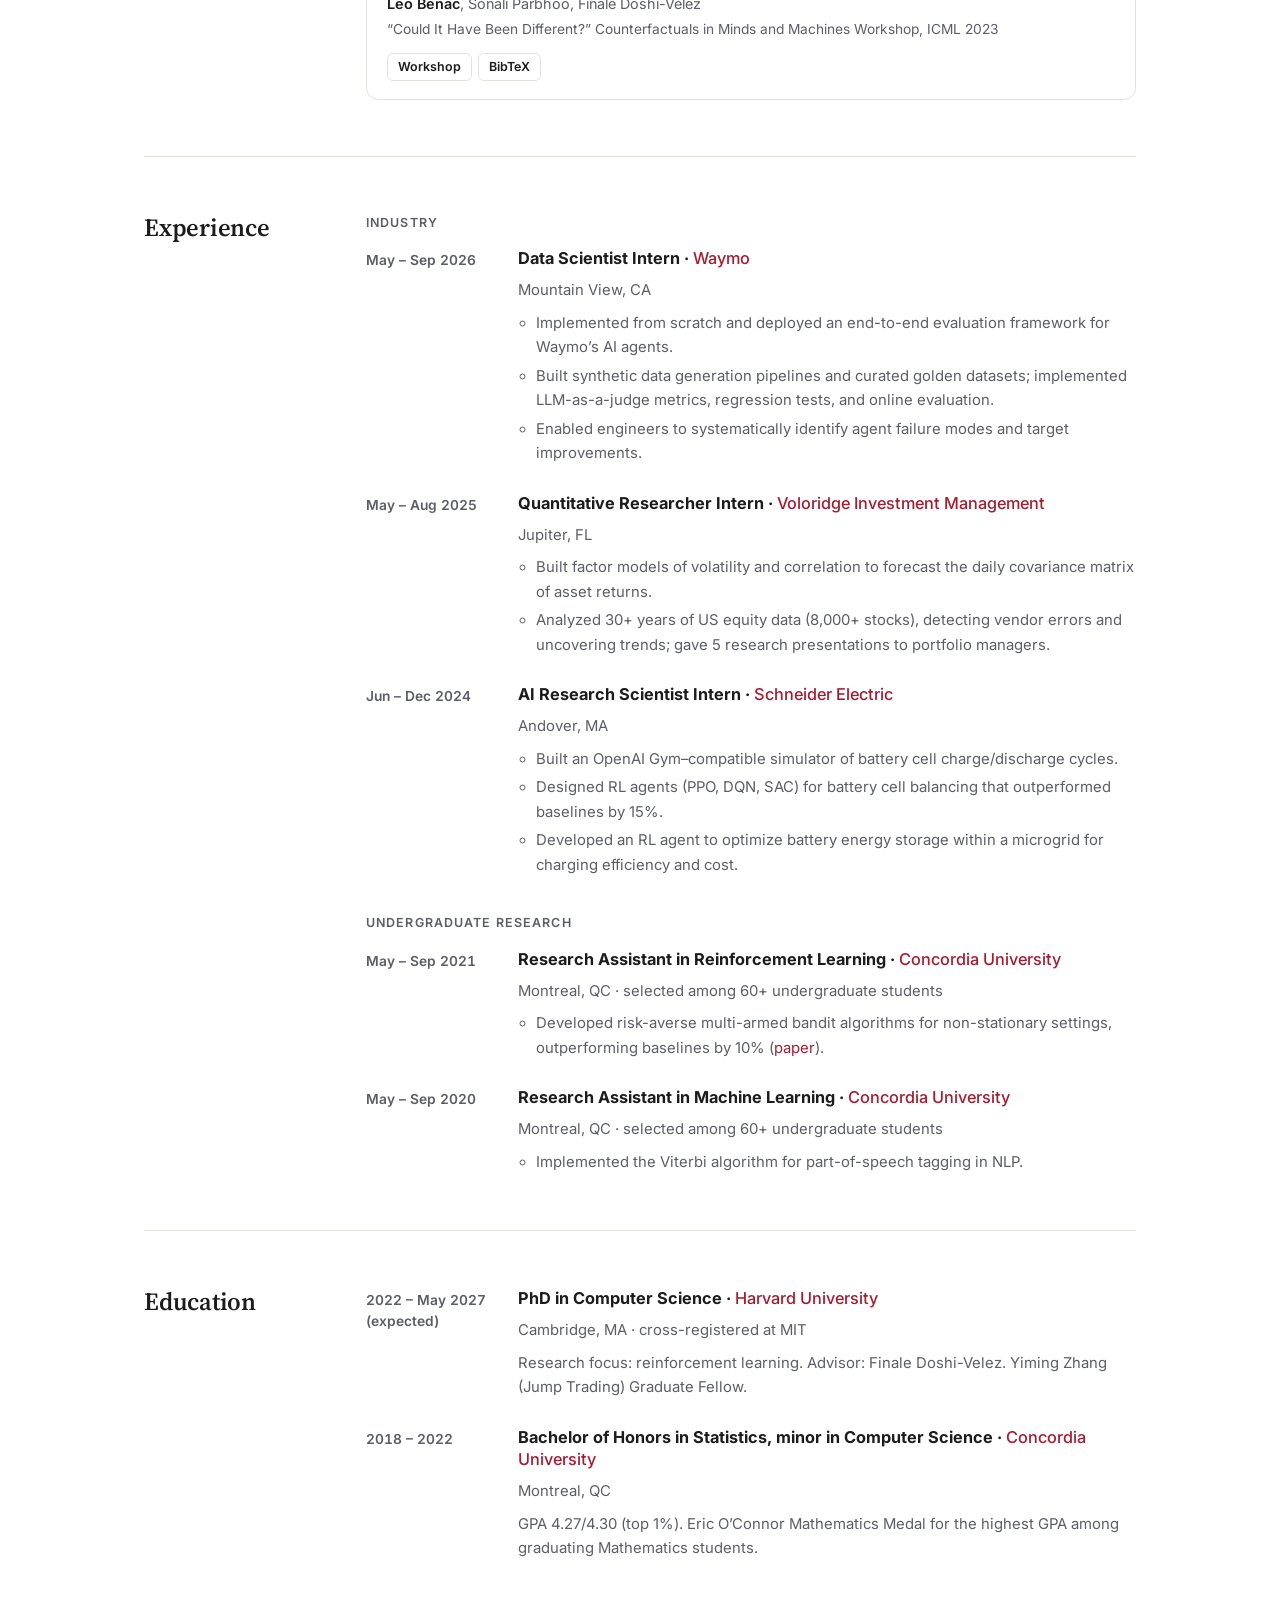
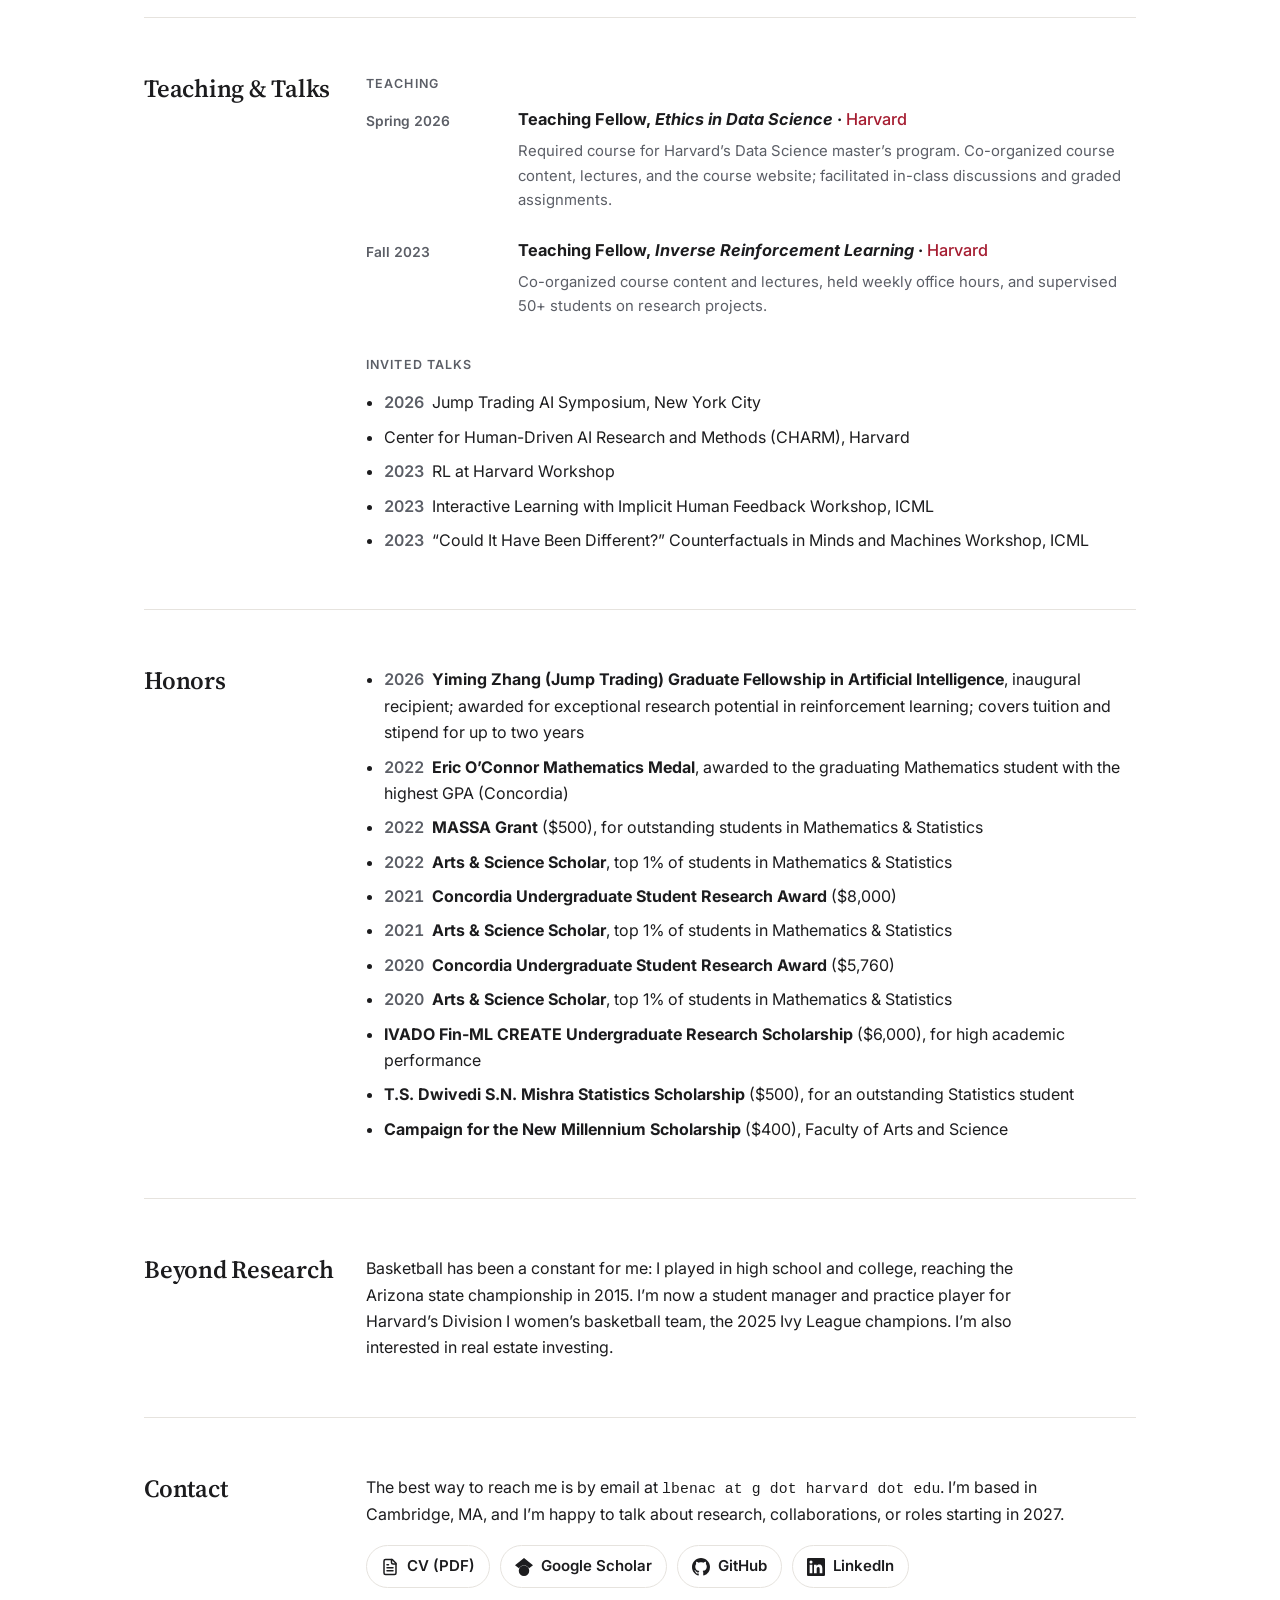
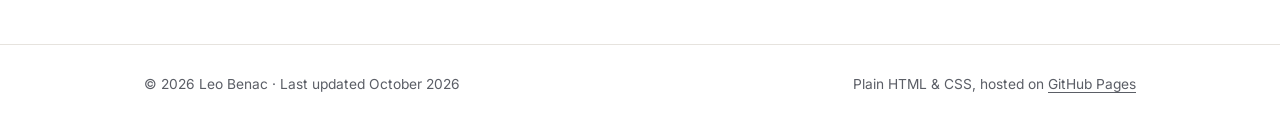
==== commit c2666f0b: "Open in light mode by default The moon button switches to dark, and that choice is remembered.  Co-A" ====
--- a/index.html
+++ b/index.html
@@ -1,5 +1,5 @@
 <!doctype html>
-<html lang="en" data-theme="dark">
+<html lang="en">
 <head>
   <meta charset="utf-8">
   <meta name="viewport" content="width=device-width, initial-scale=1">
@@ -7,7 +7,7 @@
   <meta name="description" content="Leo Benac, Harvard CS PhD candidate and reinforcement learning researcher: data-efficient RL for offline healthcare data to assist clinicians.">
   <meta name="author" content="Leo Benac">
   <link rel="canonical" href="https://leobenac.github.io/">
-  <meta name="theme-color" content="#111113">
+  <meta name="theme-color" content="#ffffff">
 
   <!-- Social previews (LinkedIn, X, Slack, iMessage). The image needs assets/img/profile.jpg to exist. -->
   <meta property="og:type" content="profile">
@@ -23,8 +23,8 @@
 
   <link rel="icon" href="assets/img/favicon.svg" type="image/svg+xml">
 
-  <!-- Dark by default; apply a saved light choice before first paint -->
-  <script>try{if(localStorage.getItem("theme")==="light")document.documentElement.dataset.theme="light"}catch(e){}</script>
+  <!-- Light by default; apply a saved dark choice before first paint -->
+  <script>try{if(localStorage.getItem("theme")==="dark")document.documentElement.dataset.theme="dark"}catch(e){}</script>
 
   <!-- Fonts load without blocking the first paint; system fonts show until they arrive -->
   <link rel="preconnect" href="https://fonts.googleapis.com">
--- a/assets/css/style.css
+++ b/assets/css/style.css
@@ -1,7 +1,7 @@
 /* ==========================================================================
    Leo Benac — personal site
    Plain CSS, no build step. Colors live in the tokens below; the site opens in
-   dark mode, and the sun button switches to light (remembered per visitor).
+   light mode, and the moon button switches to dark (remembered per visitor).
    ========================================================================== */
 
 :root {
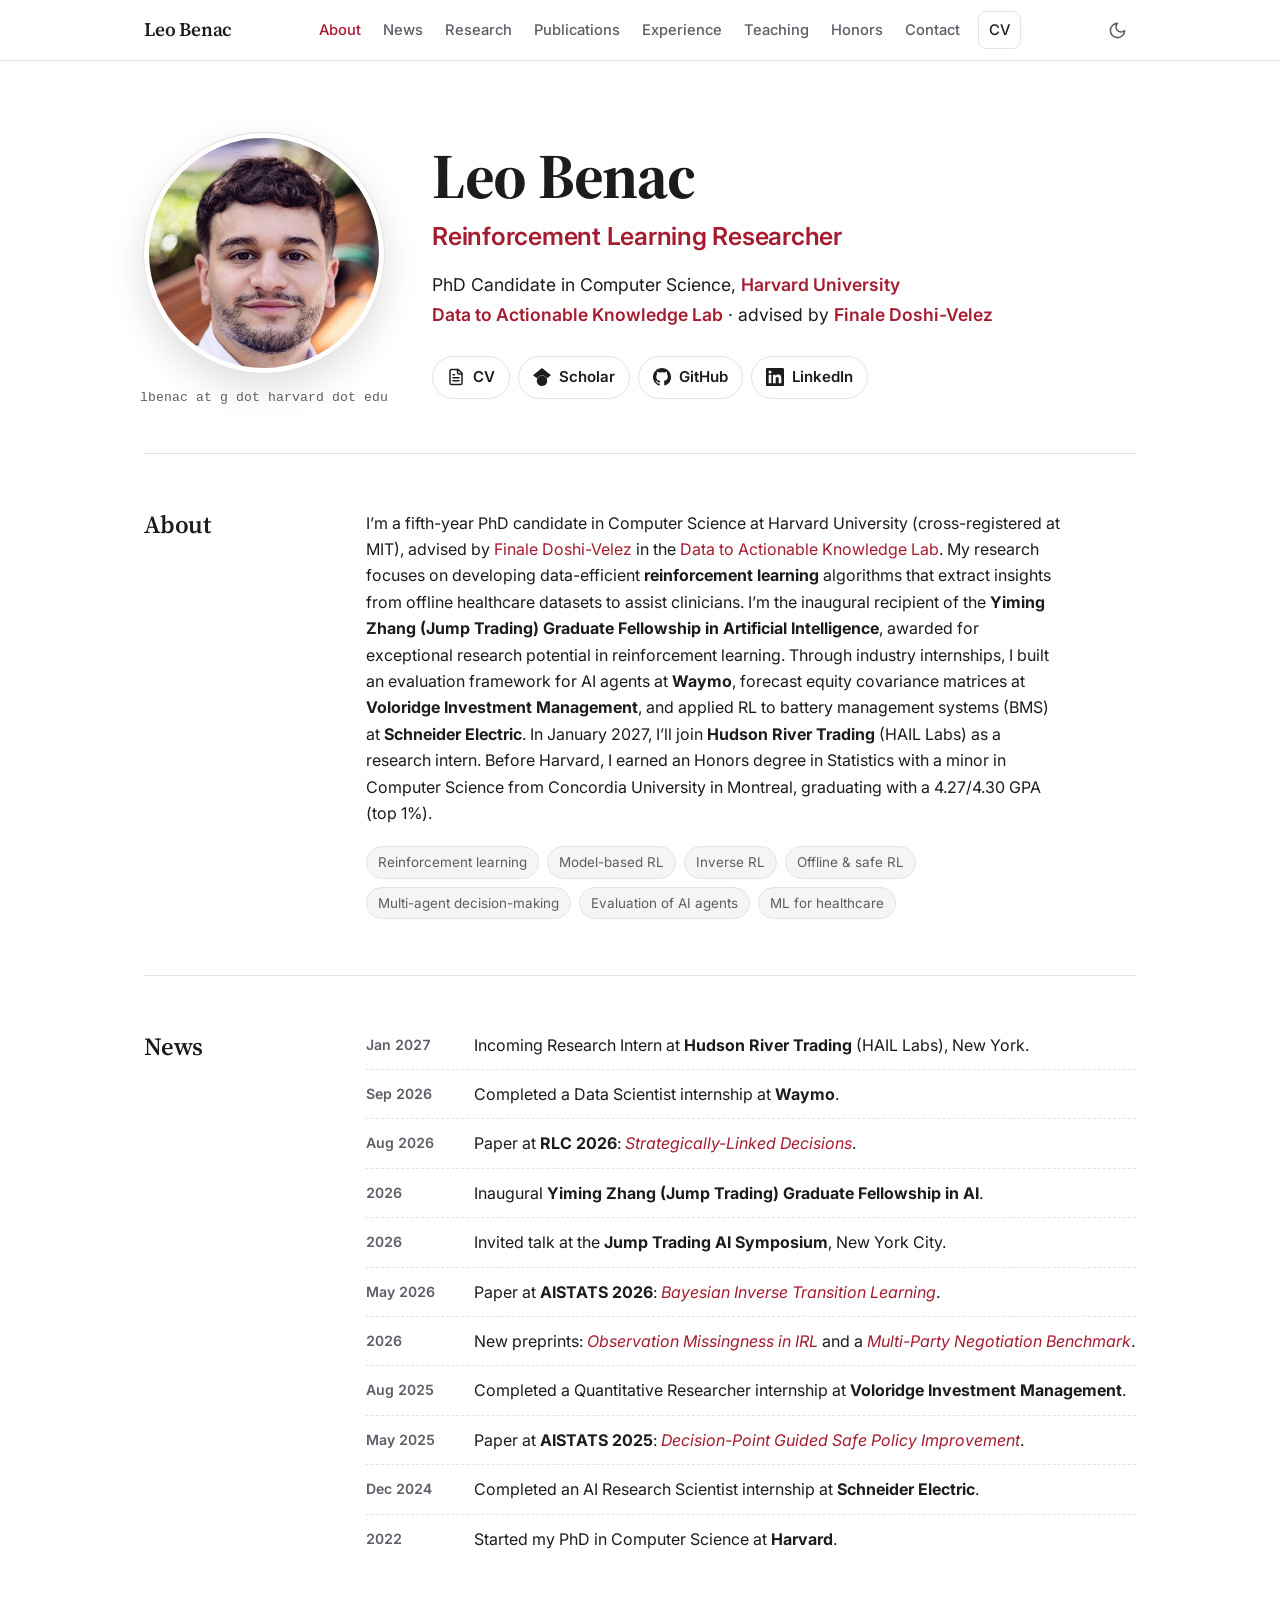
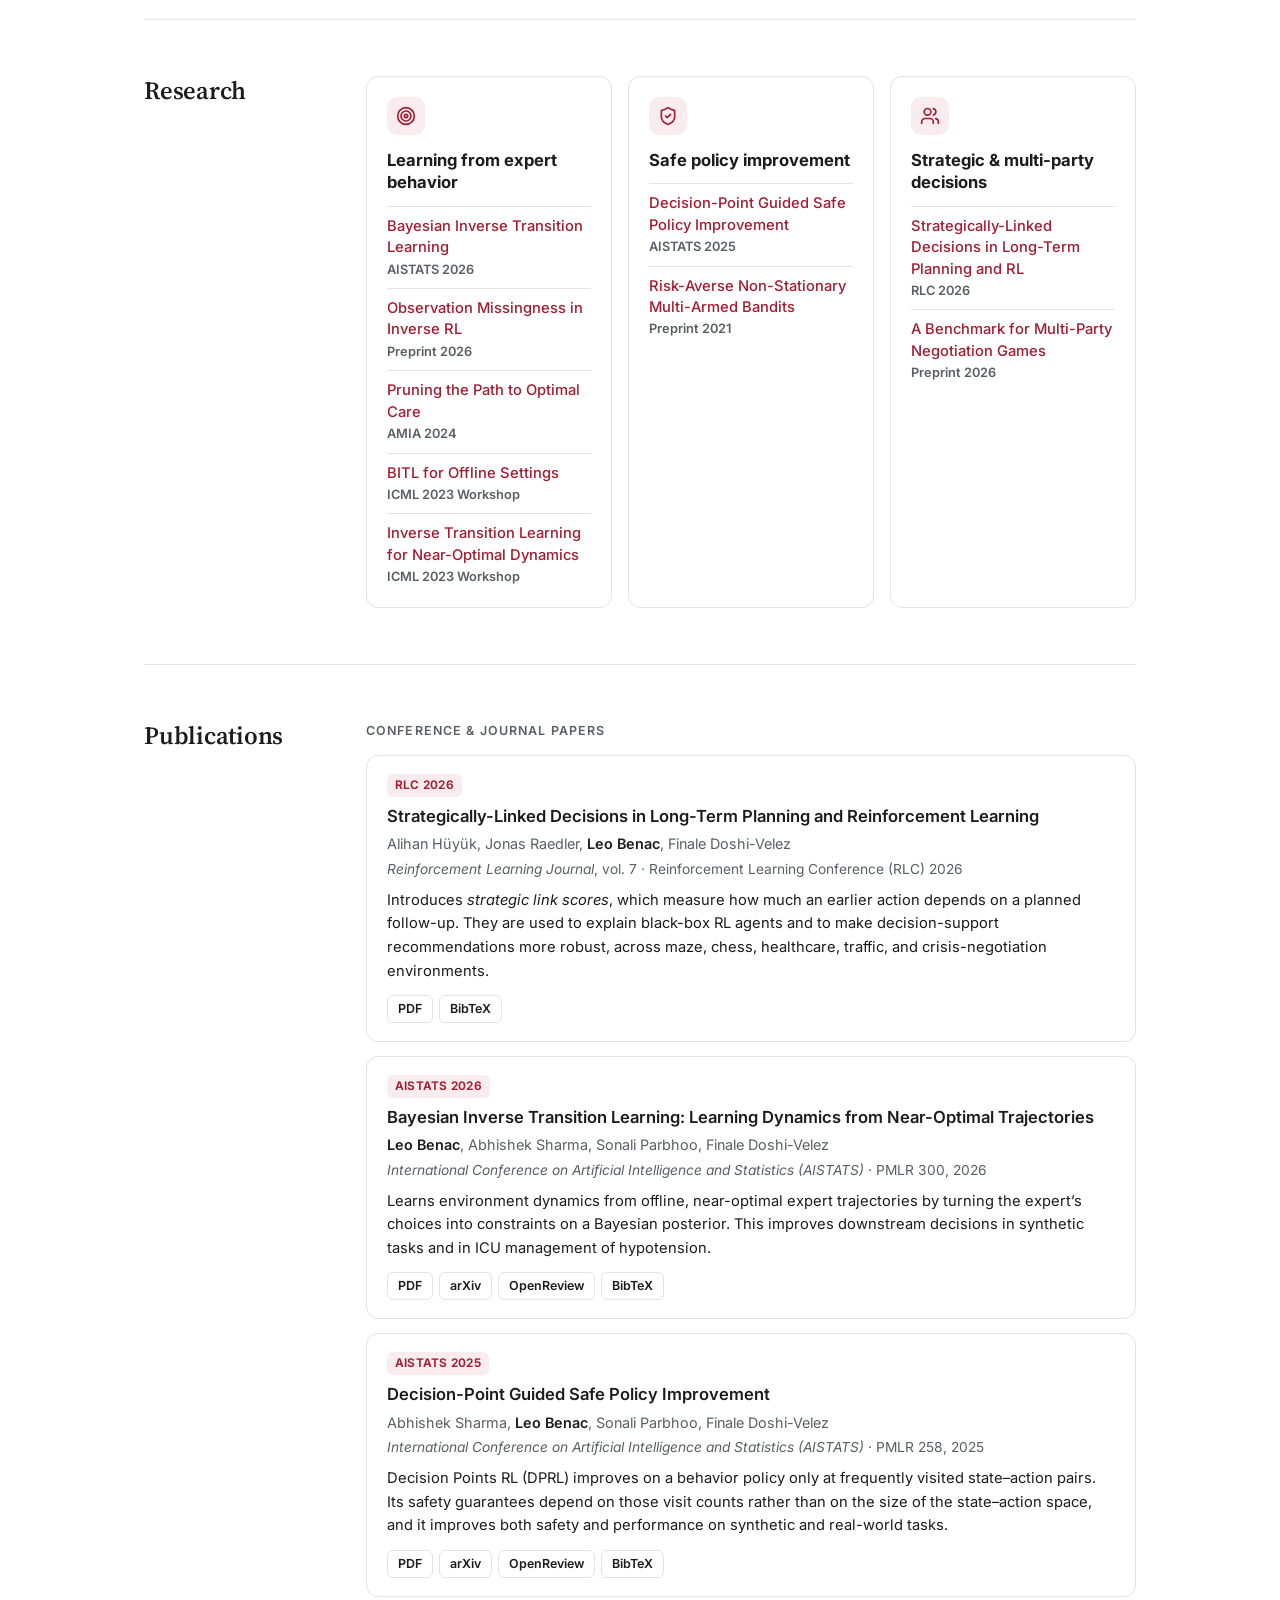
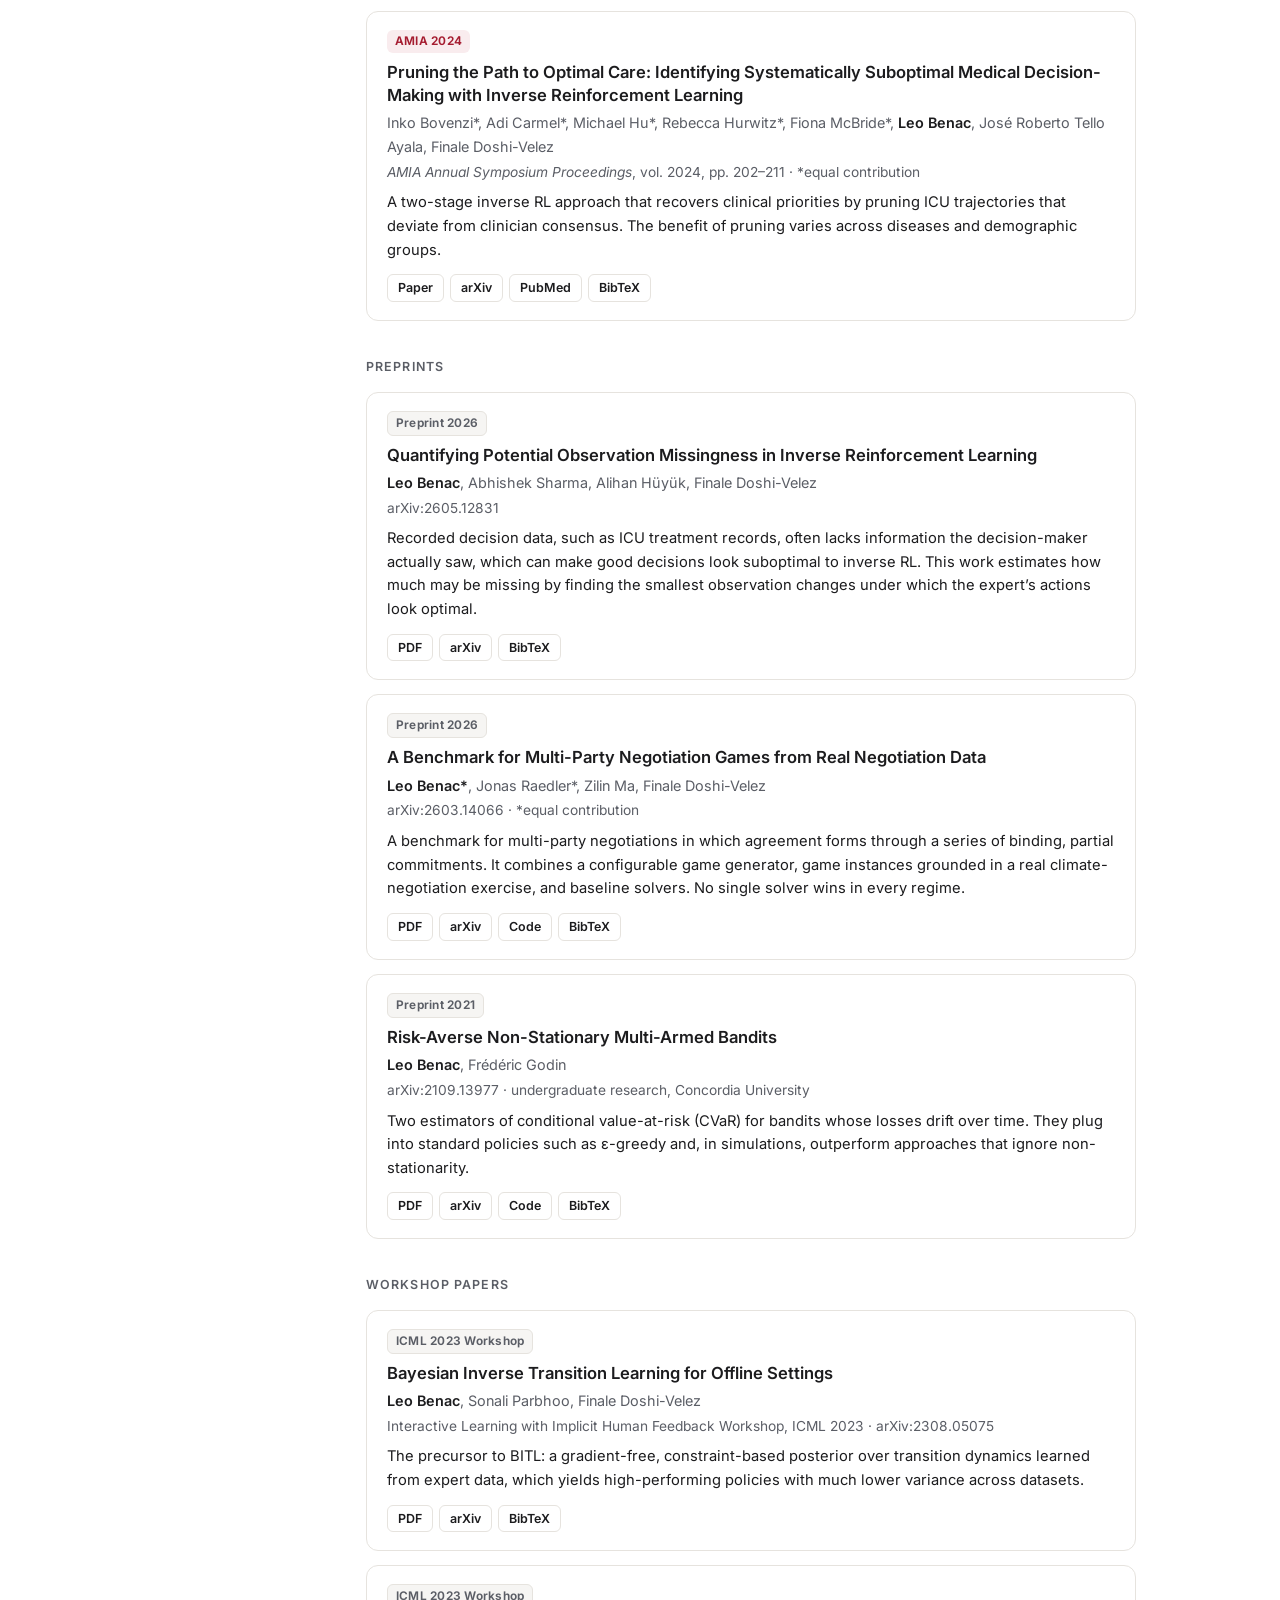
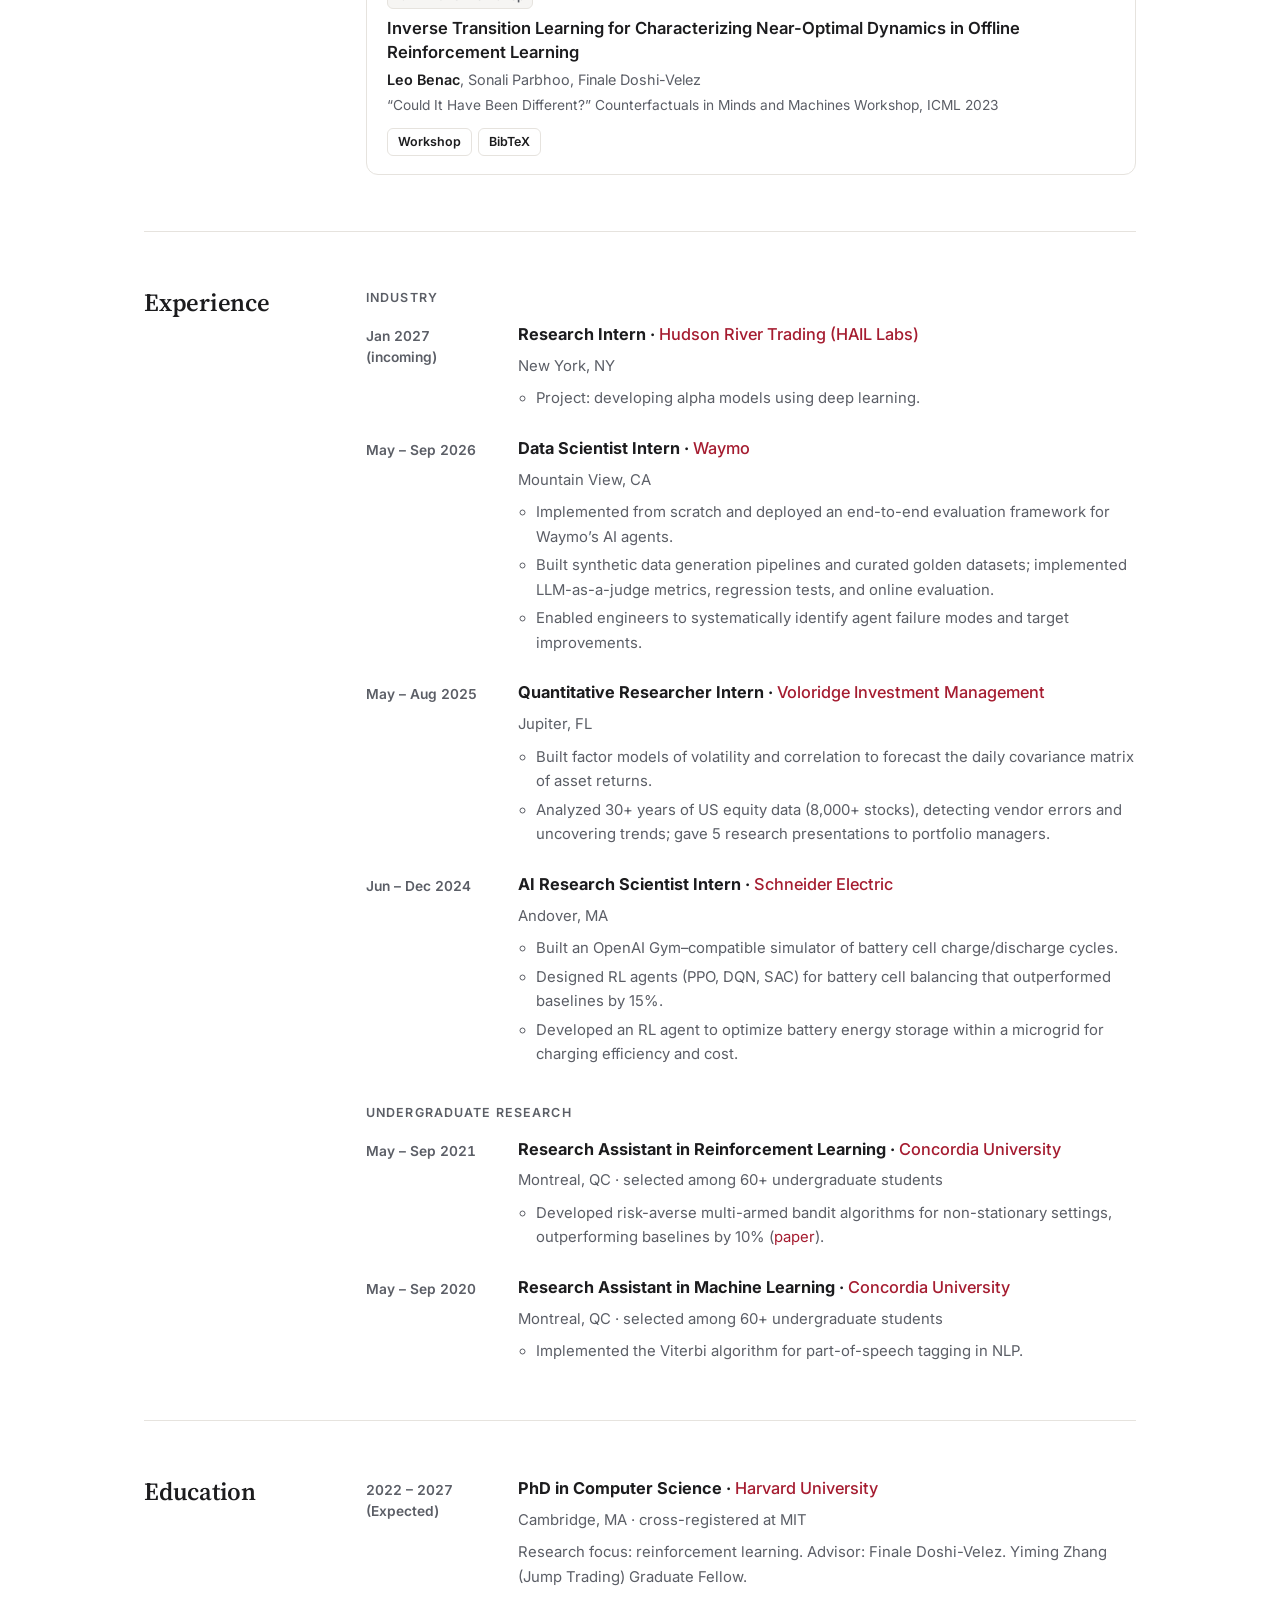
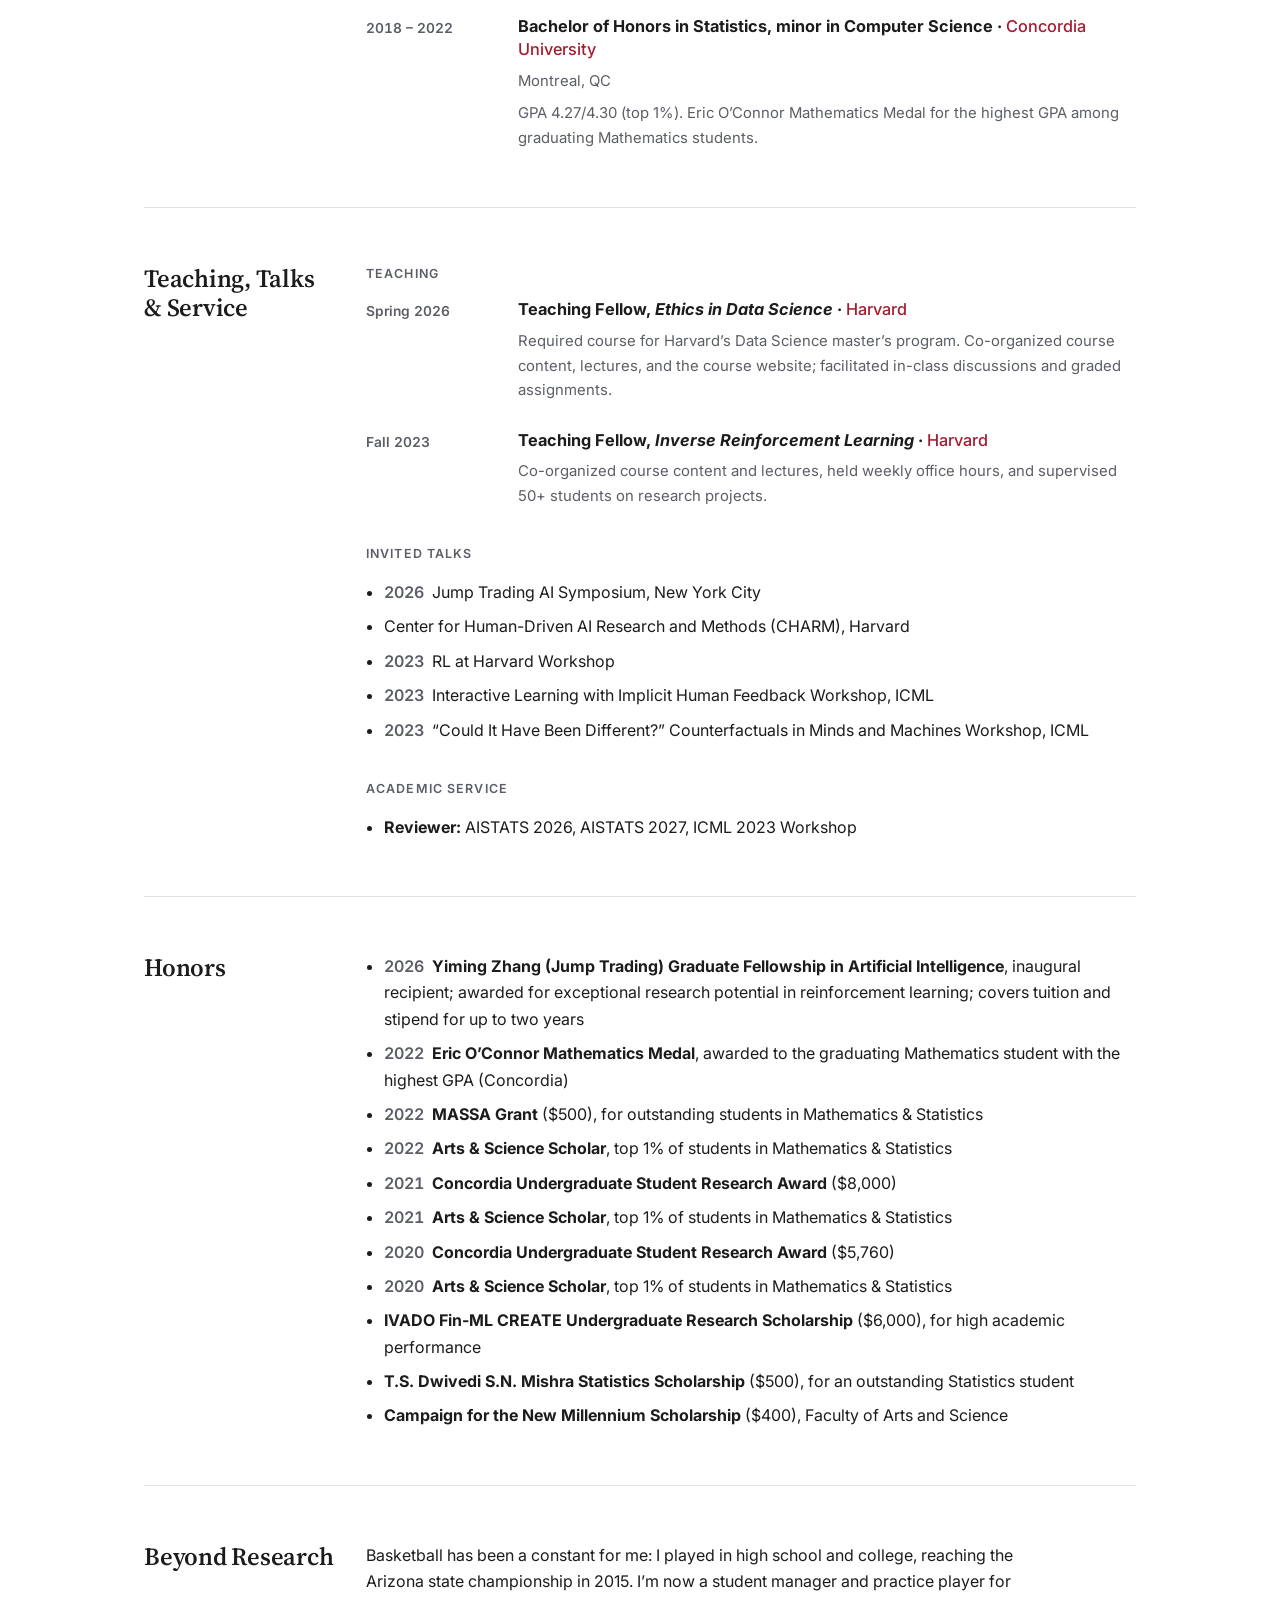
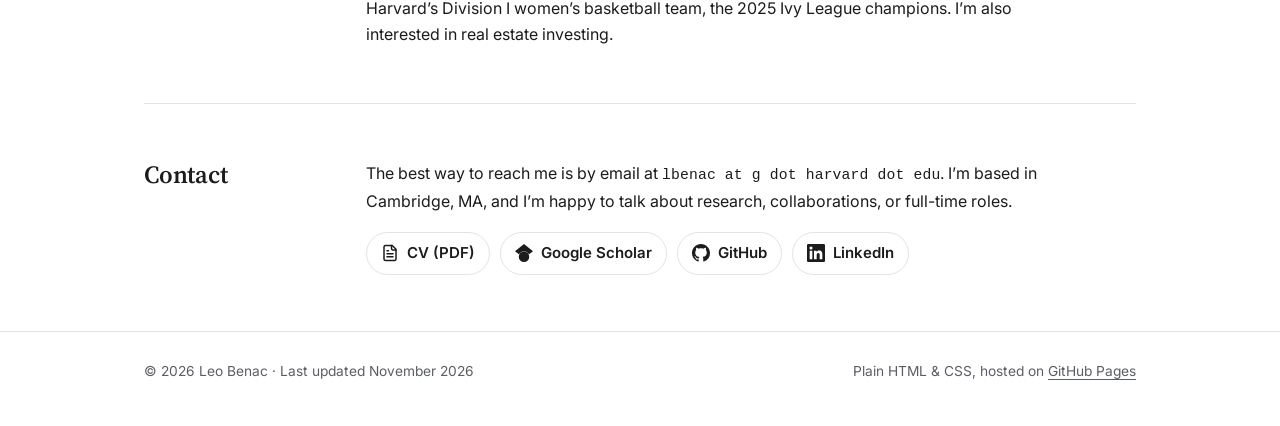
==== commit ce109230: "Update from new CV - PhD dates: 2022 – 2027 (Expected); fifth-year candidate - Add incoming Research" ====
--- a/index.html
+++ b/index.html
@@ -7,6 +7,7 @@
   <meta name="description" content="Leo Benac, Harvard CS PhD candidate and reinforcement learning researcher: data-efficient RL for offline healthcare data to assist clinicians.">
   <meta name="author" content="Leo Benac">
   <link rel="canonical" href="https://leobenac.github.io/">
+  <meta name="google-site-verification" content="jltaorJXWBFQ4Y79r_V4bqT-pvS7wiy27o9IQ4AaoPY">
   <meta name="theme-color" content="#ffffff">
 
   <!-- Social previews (LinkedIn, X, Slack, iMessage). The image needs assets/img/profile.jpg to exist. -->
@@ -134,7 +135,7 @@
     <section class="section" aria-labelledby="about-title">
       <h2 class="section-title" id="about-title">About</h2>
       <div class="section-body prose">
-        <p>I&rsquo;m a final-year PhD candidate in Computer Science at Harvard University (cross-registered at MIT), advised by <a href="https://finale.seas.harvard.edu/">Finale Doshi-Velez</a> in the <a href="https://dtak.github.io/">Data to Actionable Knowledge Lab</a>. My research focuses on developing data-efficient <strong>reinforcement learning</strong> algorithms that extract insights from offline healthcare datasets to assist clinicians. I&rsquo;m the inaugural recipient of the <strong>Yiming Zhang (Jump Trading) Graduate Fellowship in Artificial Intelligence</strong>, awarded for exceptional research potential in reinforcement learning. Through industry internships, I built an evaluation framework for AI agents at <strong>Waymo</strong>, forecast equity covariance matrices at <strong>Voloridge Investment Management</strong>, and applied RL to battery management systems (BMS) at <strong>Schneider Electric</strong>. Before Harvard, I earned an Honors degree in Statistics with a minor in Computer Science from Concordia University in Montreal, graduating with a 4.27/4.30 GPA (top 1%).</p>
+        <p>I&rsquo;m a fifth-year PhD candidate in Computer Science at Harvard University (cross-registered at MIT), advised by <a href="https://finale.seas.harvard.edu/">Finale Doshi-Velez</a> in the <a href="https://dtak.github.io/">Data to Actionable Knowledge Lab</a>. My research focuses on developing data-efficient <strong>reinforcement learning</strong> algorithms that extract insights from offline healthcare datasets to assist clinicians. I&rsquo;m the inaugural recipient of the <strong>Yiming Zhang (Jump Trading) Graduate Fellowship in Artificial Intelligence</strong>, awarded for exceptional research potential in reinforcement learning. Through industry internships, I built an evaluation framework for AI agents at <strong>Waymo</strong>, forecast equity covariance matrices at <strong>Voloridge Investment Management</strong>, and applied RL to battery management systems (BMS) at <strong>Schneider Electric</strong>. In January 2027, I&rsquo;ll join <strong>Hudson River Trading</strong> (HAIL Labs) as a research intern. Before Harvard, I earned an Honors degree in Statistics with a minor in Computer Science from Concordia University in Montreal, graduating with a 4.27/4.30 GPA (top 1%).</p>
         <ul class="chips" aria-label="Research interests">
           <li>Reinforcement learning</li>
           <li>Model-based RL</li>
@@ -152,6 +153,7 @@
       <h2 class="section-title" id="news-title">News</h2>
       <div class="section-body">
         <ul class="news">
+          <li><time datetime="2027-01">Jan 2027</time><span>Incoming Research Intern at <strong>Hudson River Trading</strong> (HAIL Labs), New York.</span></li>
           <li><time datetime="2026-09">Sep 2026</time><span>Completed a Data Scientist internship at <strong>Waymo</strong>.</span></li>
           <li><time datetime="2026-08">Aug 2026</time><span>Paper at <strong>RLC 2026</strong>: <a href="#pub-strategically-linked"><em>Strategically-Linked Decisions</em></a>.</span></li>
           <li><time datetime="2026">2026</time><span>Inaugural <strong>Yiming Zhang (Jump Trading) Graduate Fellowship in AI</strong>.</span></li>
@@ -451,6 +453,16 @@
         <h3 class="subhead">Industry</h3>
         <ol class="timeline">
           <li class="tl-item">
+            <div class="tl-date">Jan 2027<br><span class="muted">(incoming)</span></div>
+            <div class="tl-body">
+              <h4>Research Intern · <span class="tl-org">Hudson River Trading (HAIL Labs)</span></h4>
+              <p class="tl-meta">New York, NY</p>
+              <ul>
+                <li>Project: developing alpha models using deep learning.</li>
+              </ul>
+            </div>
+          </li>
+          <li class="tl-item">
             <div class="tl-date">May – Sep 2026</div>
             <div class="tl-body">
               <h4>Data Scientist Intern · <span class="tl-org">Waymo</span></h4>
@@ -519,7 +531,7 @@
       <div class="section-body">
         <ol class="timeline">
           <li class="tl-item">
-            <div class="tl-date">2022 – May 2027<br><span class="muted">(expected)</span></div>
+            <div class="tl-date">2022 – 2027<br><span class="muted">(Expected)</span></div>
             <div class="tl-body">
               <h3>PhD in Computer Science · <span class="tl-org">Harvard University</span></h3>
               <p class="tl-meta">Cambridge, MA · cross-registered at MIT</p>
@@ -540,7 +552,7 @@
 
     <!-- ===================== TEACHING & TALKS ===================== -->
     <section id="teaching" class="section" aria-labelledby="teach-title">
-      <h2 class="section-title" id="teach-title">Teaching &amp; Talks</h2>
+      <h2 class="section-title" id="teach-title">Teaching, Talks &amp; Service</h2>
       <div class="section-body">
         <h3 class="subhead">Teaching</h3>
         <ol class="timeline">
@@ -567,6 +579,11 @@
           <li><span class="year">2023</span> RL at Harvard Workshop</li>
           <li><span class="year">2023</span> Interactive Learning with Implicit Human Feedback Workshop, ICML</li>
           <li><span class="year">2023</span> &ldquo;Could It Have Been Different?&rdquo; Counterfactuals in Minds and Machines Workshop, ICML</li>
+        </ul>
+
+        <h3 class="subhead">Academic service</h3>
+        <ul class="list">
+          <li><strong>Reviewer:</strong> AISTATS 2026, AISTATS 2027, ICML 2023 Workshop</li>
         </ul>
       </div>
     </section>
@@ -603,7 +620,7 @@
     <section id="contact" class="section" aria-labelledby="contact-title">
       <h2 class="section-title" id="contact-title">Contact</h2>
       <div class="section-body prose">
-        <p>The best way to reach me is by email at <span class="email-inline">lbenac at g dot harvard dot edu</span>. I&rsquo;m based in Cambridge, MA, and I&rsquo;m happy to talk about research, collaborations, or roles starting in 2027.</p>
+        <p>The best way to reach me is by email at <span class="email-inline">lbenac at g dot harvard dot edu</span>. I&rsquo;m based in Cambridge, MA, and I&rsquo;m happy to talk about research, collaborations, or full-time roles.</p>
         <div class="contact-grid social">
           <a href="files/Leo_Benac_CV.pdf" target="_blank" rel="noopener"><svg aria-hidden="true"><use href="#i-cv"/></svg>CV (PDF)</a>
           <a href="https://scholar.google.com/citations?user=PEehBN4AAAAJ&amp;hl=en" target="_blank" rel="noopener"><svg aria-hidden="true"><use href="#i-scholar"/></svg>Google Scholar</a>
@@ -616,7 +633,7 @@
 
   <footer class="site-footer">
     <div class="container">
-      <span>&copy; 2026 Leo Benac · Last updated October 2026</span>
+      <span>&copy; 2026 Leo Benac · Last updated November 2026</span>
       <span>Plain HTML &amp; CSS, hosted on <a href="https://pages.github.com/">GitHub Pages</a></span>
     </div>
   </footer>
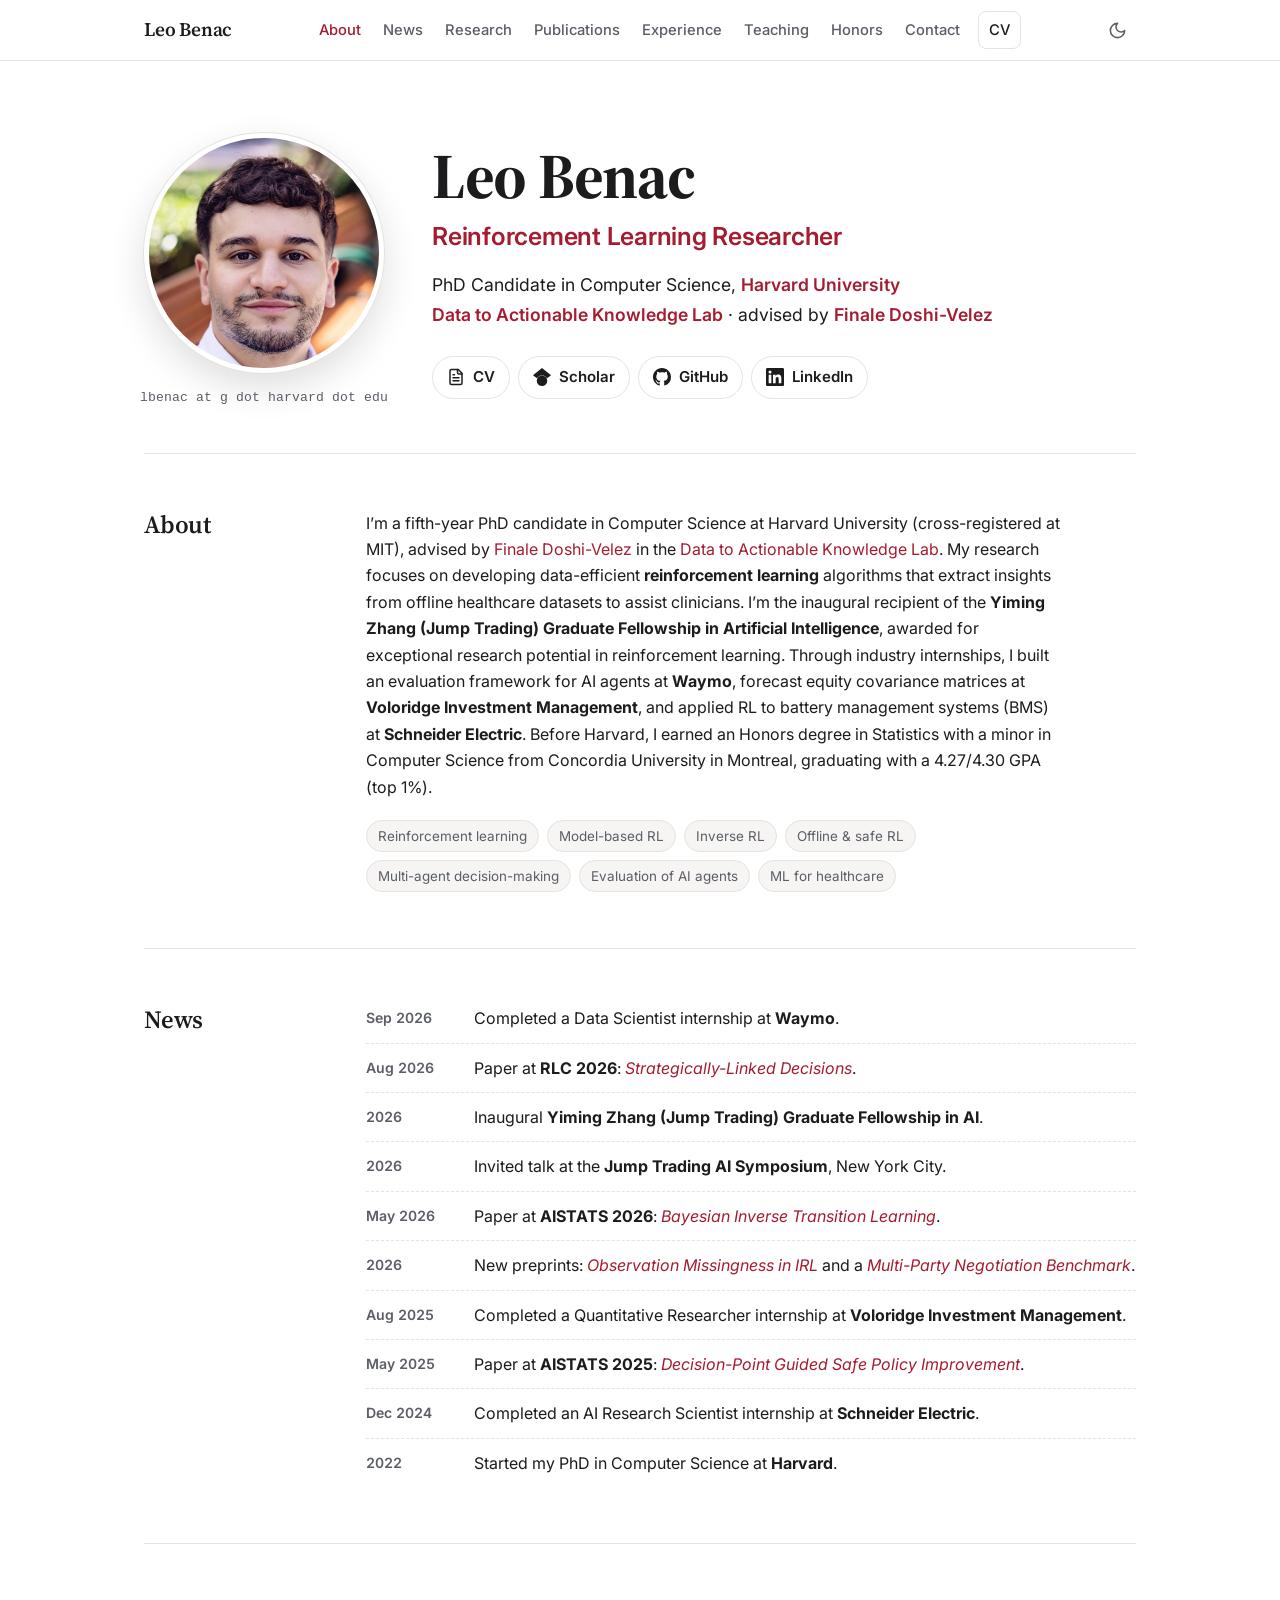
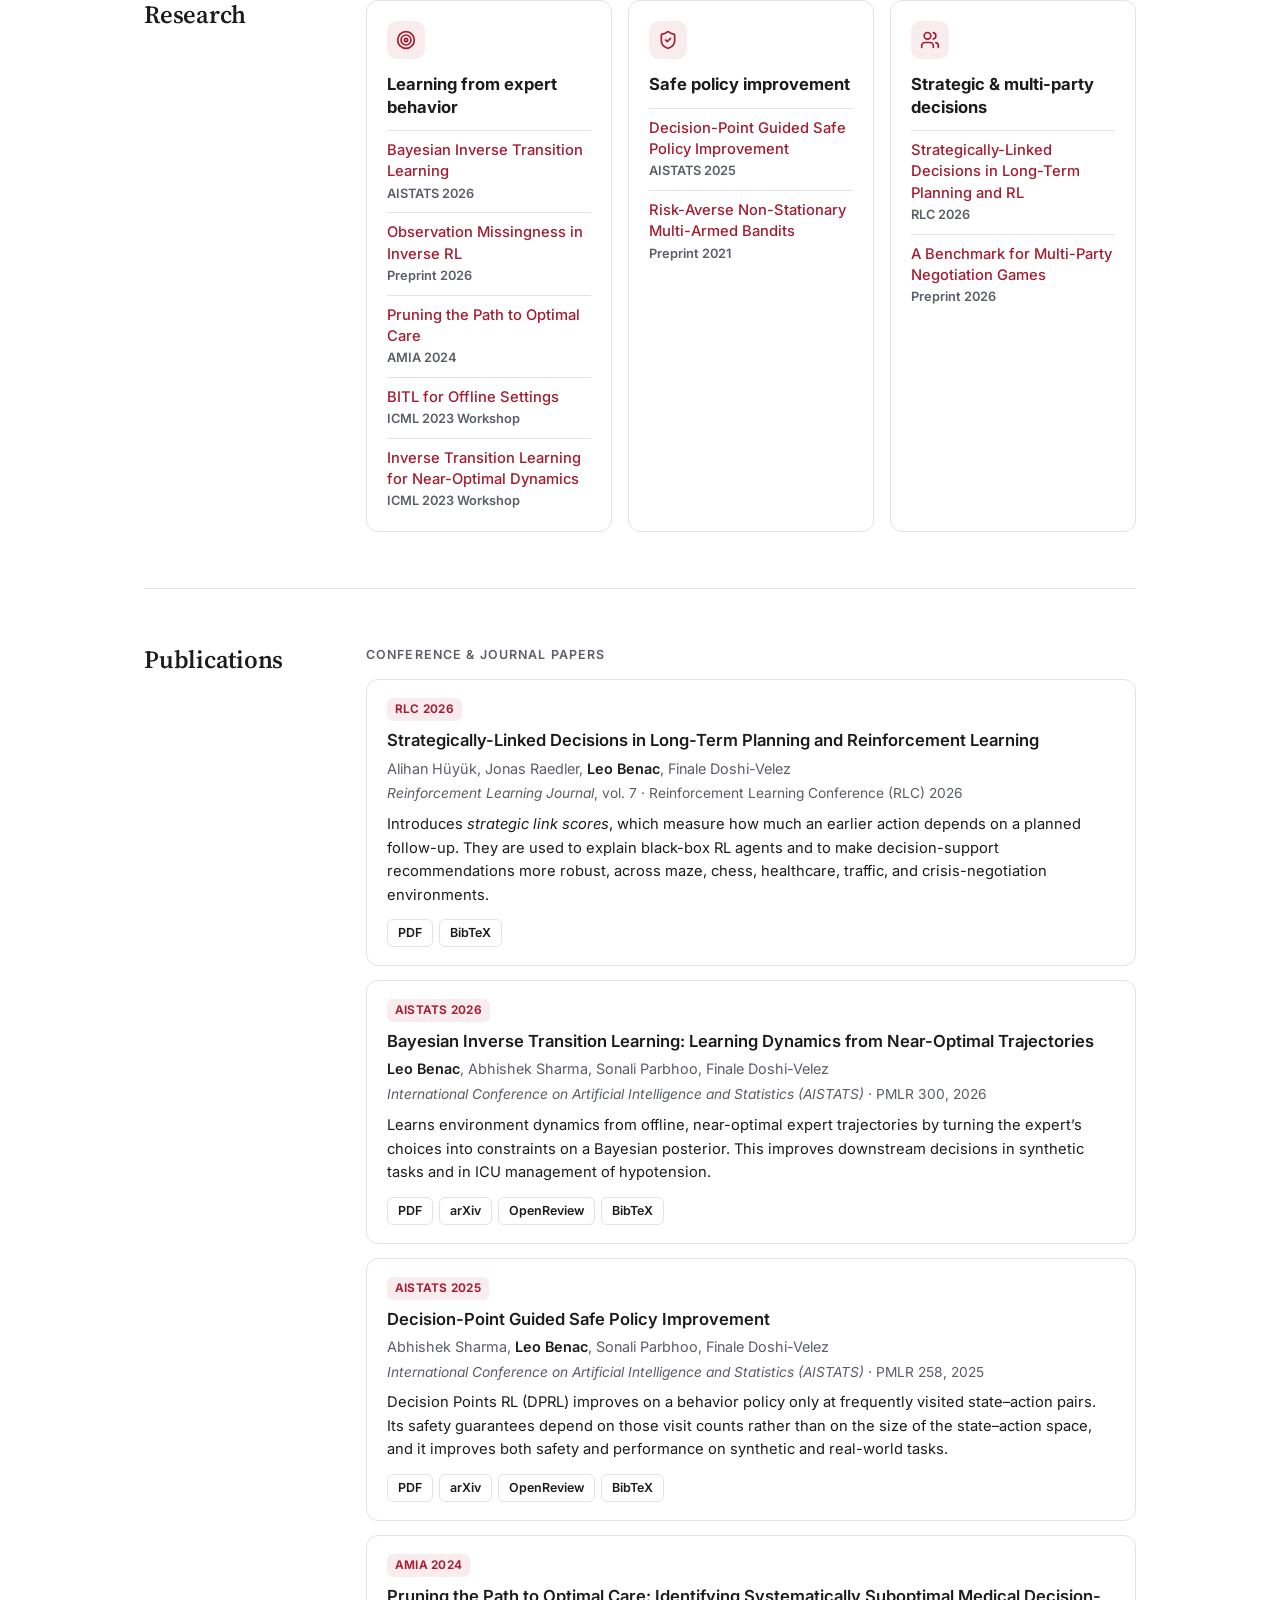
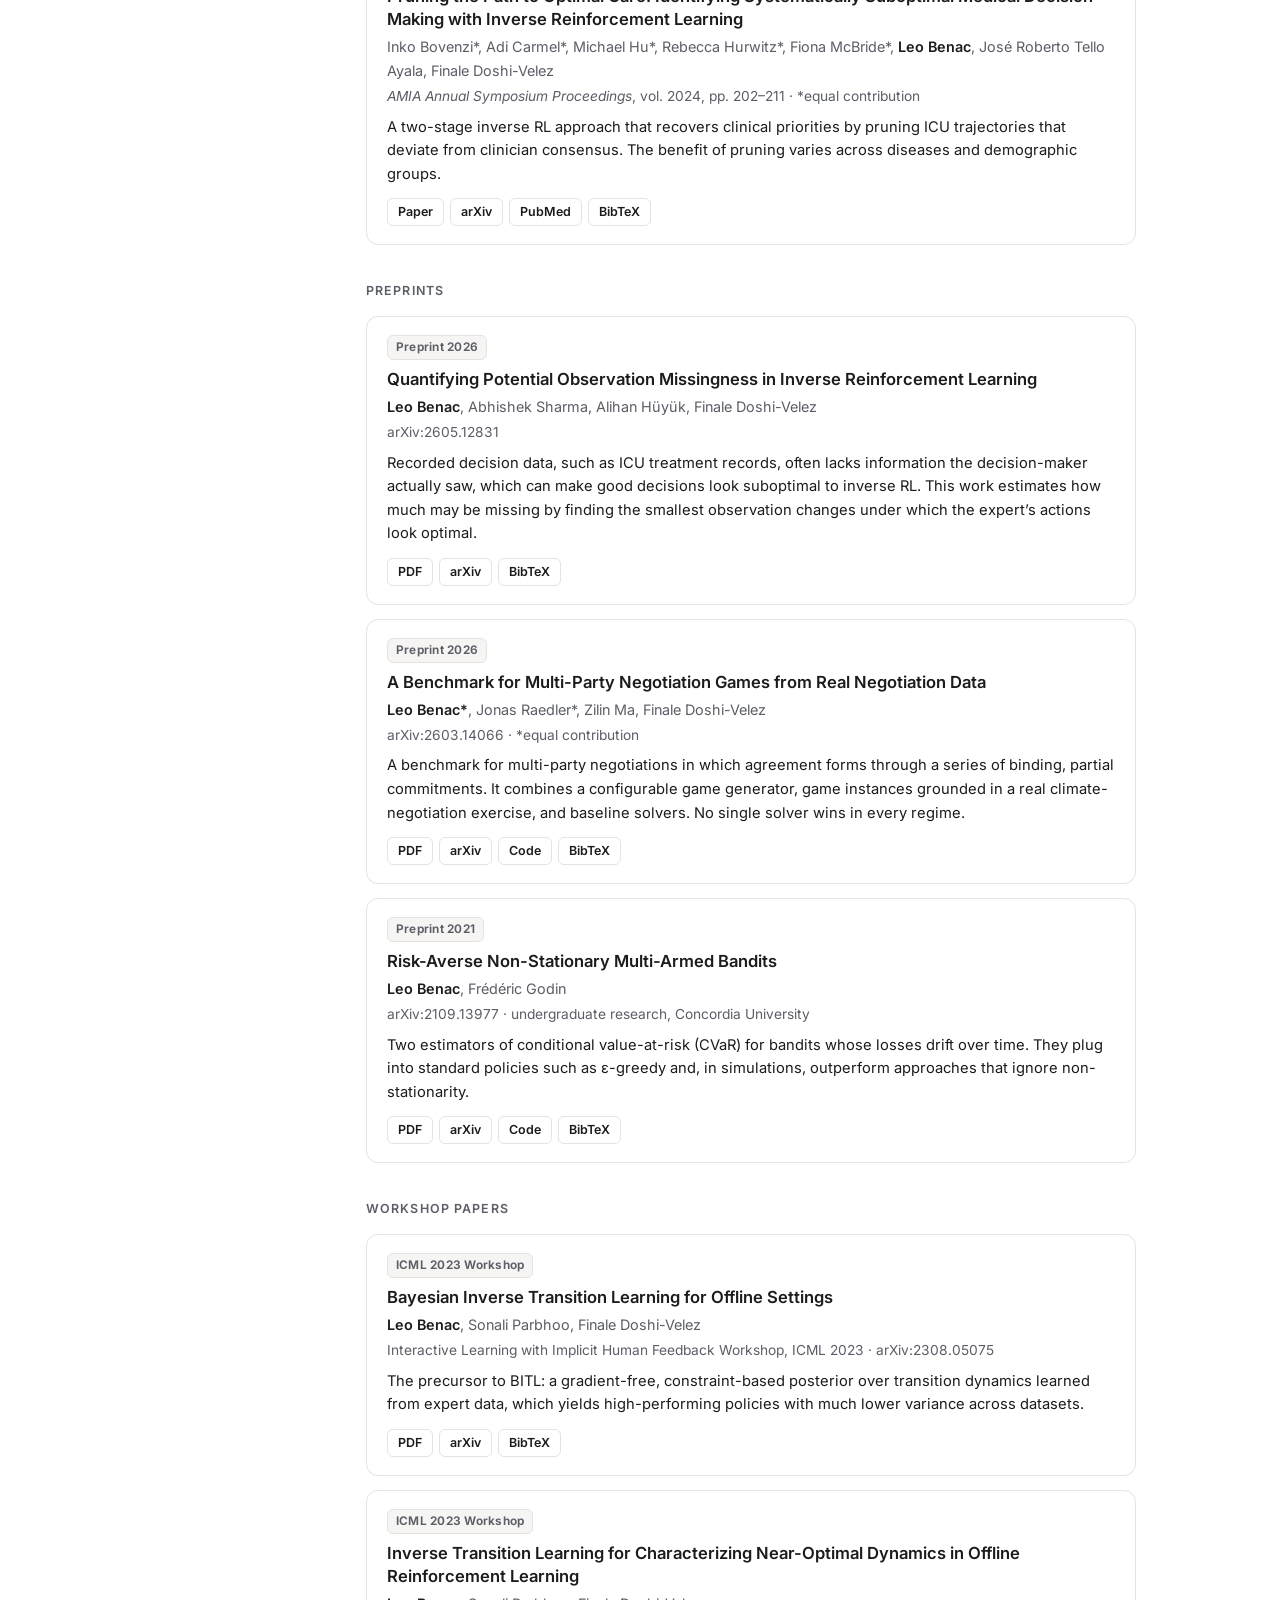
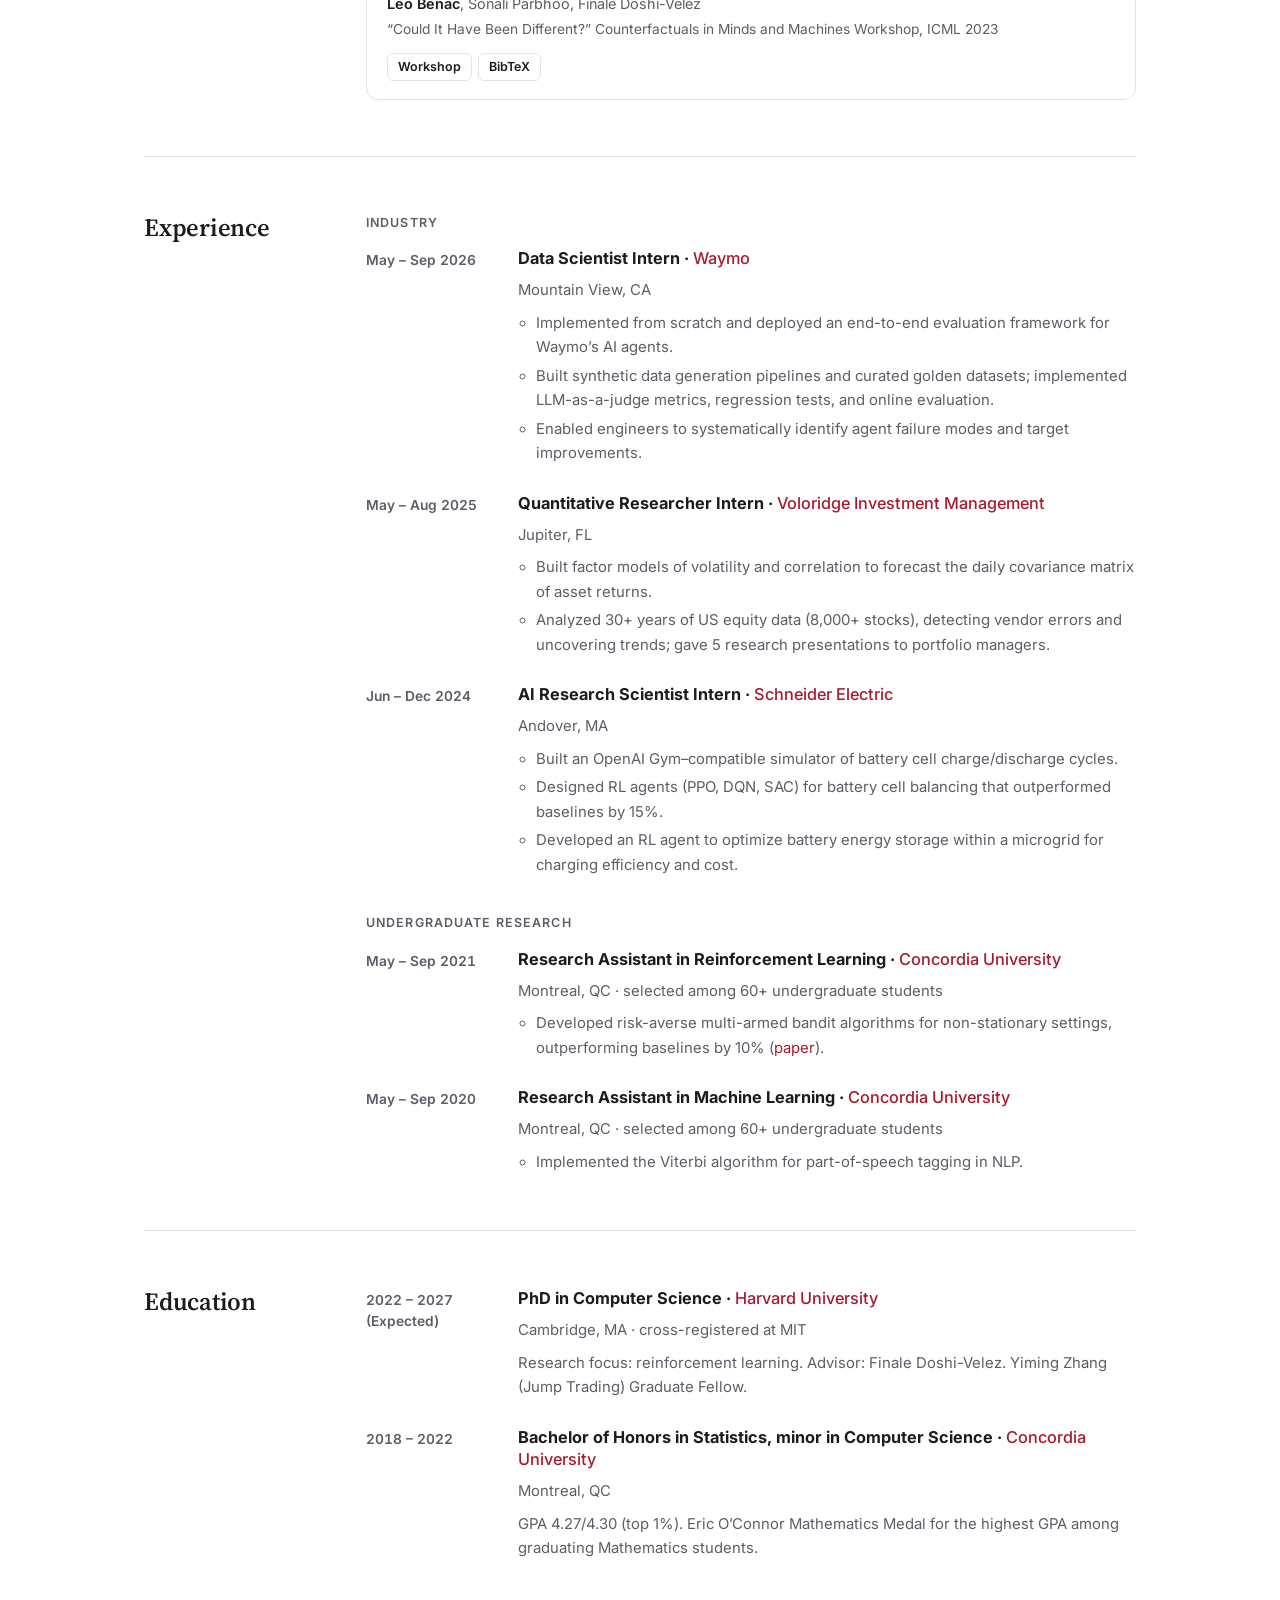
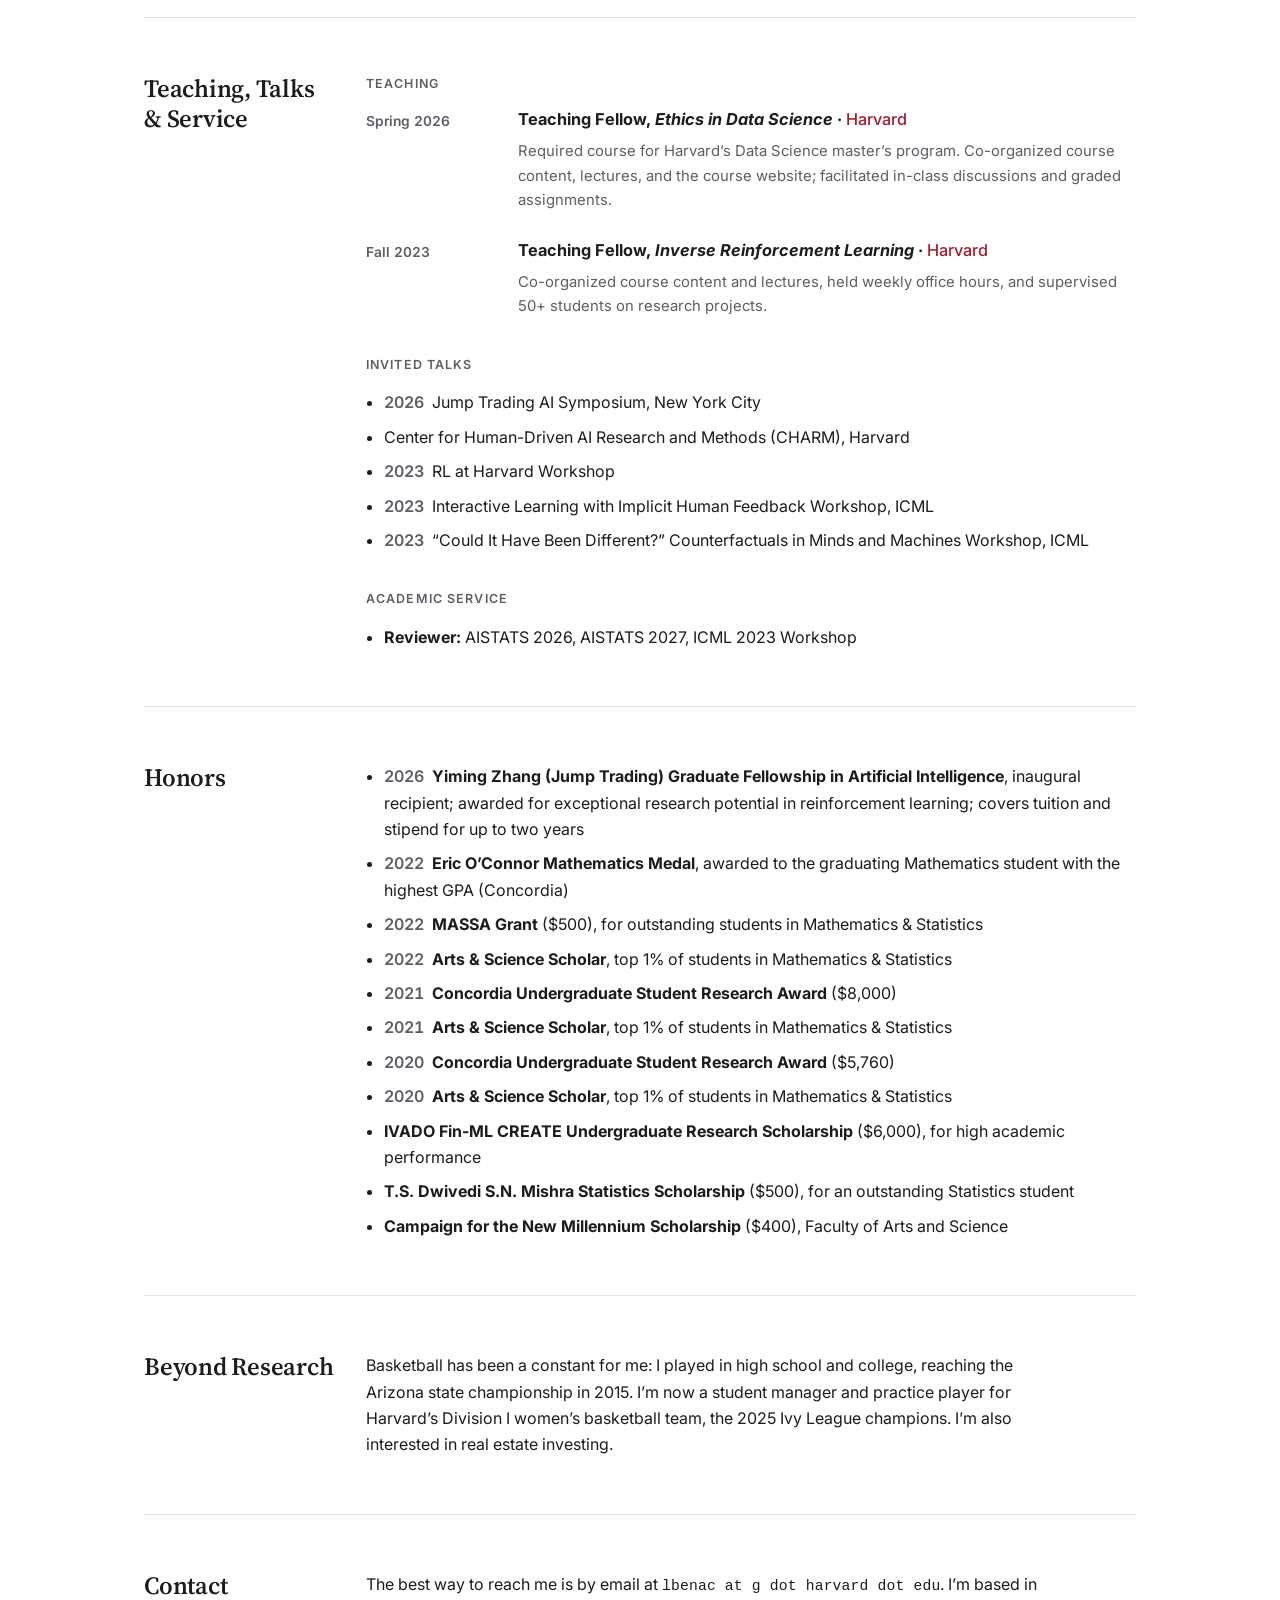
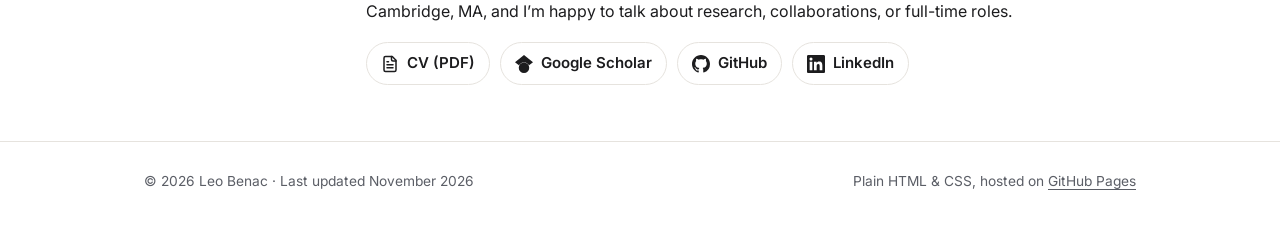
==== commit 8b380741: "Remove upcoming internship from the page for now Co-Authored-By: Claude Opus 5.5 <noreply@anthropic." ====
--- a/index.html
+++ b/index.html
@@ -91,7 +91,7 @@
         <li><a href="#teaching">Teaching</a></li>
         <li><a href="#honors">Honors</a></li>
         <li><a href="#contact">Contact</a></li>
-        <li><a class="nav-cv" href="files/Leo_Benac_CV.pdf" target="_blank" rel="noopener">CV</a></li>
+        <li><a class="nav-cv" href="files/Leo_Benac_CV.pdf?v=2026-11-09" target="_blank" rel="noopener">CV</a></li>
       </ul>
       <div class="nav-actions">
         <button class="icon-btn theme-toggle" type="button" aria-label="Toggle dark theme">
@@ -123,7 +123,7 @@
           <a href="https://dtak.github.io/">Data to Actionable Knowledge Lab</a> · advised by <a href="https://finale.seas.harvard.edu/">Finale Doshi-Velez</a>
         </p>
         <ul class="social">
-          <li><a href="files/Leo_Benac_CV.pdf" target="_blank" rel="noopener"><svg aria-hidden="true"><use href="#i-cv"/></svg>CV</a></li>
+          <li><a href="files/Leo_Benac_CV.pdf?v=2026-11-09" target="_blank" rel="noopener"><svg aria-hidden="true"><use href="#i-cv"/></svg>CV</a></li>
           <li><a href="https://scholar.google.com/citations?user=PEehBN4AAAAJ&amp;hl=en" target="_blank" rel="noopener"><svg aria-hidden="true"><use href="#i-scholar"/></svg>Scholar</a></li>
           <li><a href="https://github.com/LeoBenac" target="_blank" rel="noopener"><svg aria-hidden="true"><use href="#i-github"/></svg>GitHub</a></li>
           <li><a href="https://www.linkedin.com/in/leo-benac/" target="_blank" rel="noopener"><svg aria-hidden="true"><use href="#i-linkedin"/></svg>LinkedIn</a></li>
@@ -135,7 +135,7 @@
     <section class="section" aria-labelledby="about-title">
       <h2 class="section-title" id="about-title">About</h2>
       <div class="section-body prose">
-        <p>I&rsquo;m a fifth-year PhD candidate in Computer Science at Harvard University (cross-registered at MIT), advised by <a href="https://finale.seas.harvard.edu/">Finale Doshi-Velez</a> in the <a href="https://dtak.github.io/">Data to Actionable Knowledge Lab</a>. My research focuses on developing data-efficient <strong>reinforcement learning</strong> algorithms that extract insights from offline healthcare datasets to assist clinicians. I&rsquo;m the inaugural recipient of the <strong>Yiming Zhang (Jump Trading) Graduate Fellowship in Artificial Intelligence</strong>, awarded for exceptional research potential in reinforcement learning. Through industry internships, I built an evaluation framework for AI agents at <strong>Waymo</strong>, forecast equity covariance matrices at <strong>Voloridge Investment Management</strong>, and applied RL to battery management systems (BMS) at <strong>Schneider Electric</strong>. In January 2027, I&rsquo;ll join <strong>Hudson River Trading</strong> (HAIL Labs) as a research intern. Before Harvard, I earned an Honors degree in Statistics with a minor in Computer Science from Concordia University in Montreal, graduating with a 4.27/4.30 GPA (top 1%).</p>
+        <p>I&rsquo;m a fifth-year PhD candidate in Computer Science at Harvard University (cross-registered at MIT), advised by <a href="https://finale.seas.harvard.edu/">Finale Doshi-Velez</a> in the <a href="https://dtak.github.io/">Data to Actionable Knowledge Lab</a>. My research focuses on developing data-efficient <strong>reinforcement learning</strong> algorithms that extract insights from offline healthcare datasets to assist clinicians. I&rsquo;m the inaugural recipient of the <strong>Yiming Zhang (Jump Trading) Graduate Fellowship in Artificial Intelligence</strong>, awarded for exceptional research potential in reinforcement learning. Through industry internships, I built an evaluation framework for AI agents at <strong>Waymo</strong>, forecast equity covariance matrices at <strong>Voloridge Investment Management</strong>, and applied RL to battery management systems (BMS) at <strong>Schneider Electric</strong>. Before Harvard, I earned an Honors degree in Statistics with a minor in Computer Science from Concordia University in Montreal, graduating with a 4.27/4.30 GPA (top 1%).</p>
         <ul class="chips" aria-label="Research interests">
           <li>Reinforcement learning</li>
           <li>Model-based RL</li>
@@ -153,7 +153,6 @@
       <h2 class="section-title" id="news-title">News</h2>
       <div class="section-body">
         <ul class="news">
-          <li><time datetime="2027-01">Jan 2027</time><span>Incoming Research Intern at <strong>Hudson River Trading</strong> (HAIL Labs), New York.</span></li>
           <li><time datetime="2026-09">Sep 2026</time><span>Completed a Data Scientist internship at <strong>Waymo</strong>.</span></li>
           <li><time datetime="2026-08">Aug 2026</time><span>Paper at <strong>RLC 2026</strong>: <a href="#pub-strategically-linked"><em>Strategically-Linked Decisions</em></a>.</span></li>
           <li><time datetime="2026">2026</time><span>Inaugural <strong>Yiming Zhang (Jump Trading) Graduate Fellowship in AI</strong>.</span></li>
@@ -453,16 +452,6 @@
         <h3 class="subhead">Industry</h3>
         <ol class="timeline">
           <li class="tl-item">
-            <div class="tl-date">Jan 2027<br><span class="muted">(incoming)</span></div>
-            <div class="tl-body">
-              <h4>Research Intern · <span class="tl-org">Hudson River Trading (HAIL Labs)</span></h4>
-              <p class="tl-meta">New York, NY</p>
-              <ul>
-                <li>Project: developing alpha models using deep learning.</li>
-              </ul>
-            </div>
-          </li>
-          <li class="tl-item">
             <div class="tl-date">May – Sep 2026</div>
             <div class="tl-body">
               <h4>Data Scientist Intern · <span class="tl-org">Waymo</span></h4>
@@ -622,7 +611,7 @@
       <div class="section-body prose">
         <p>The best way to reach me is by email at <span class="email-inline">lbenac at g dot harvard dot edu</span>. I&rsquo;m based in Cambridge, MA, and I&rsquo;m happy to talk about research, collaborations, or full-time roles.</p>
         <div class="contact-grid social">
-          <a href="files/Leo_Benac_CV.pdf" target="_blank" rel="noopener"><svg aria-hidden="true"><use href="#i-cv"/></svg>CV (PDF)</a>
+          <a href="files/Leo_Benac_CV.pdf?v=2026-11-09" target="_blank" rel="noopener"><svg aria-hidden="true"><use href="#i-cv"/></svg>CV (PDF)</a>
           <a href="https://scholar.google.com/citations?user=PEehBN4AAAAJ&amp;hl=en" target="_blank" rel="noopener"><svg aria-hidden="true"><use href="#i-scholar"/></svg>Google Scholar</a>
           <a href="https://github.com/LeoBenac" target="_blank" rel="noopener"><svg aria-hidden="true"><use href="#i-github"/></svg>GitHub</a>
           <a href="https://www.linkedin.com/in/leo-benac/" target="_blank" rel="noopener"><svg aria-hidden="true"><use href="#i-linkedin"/></svg>LinkedIn</a>
